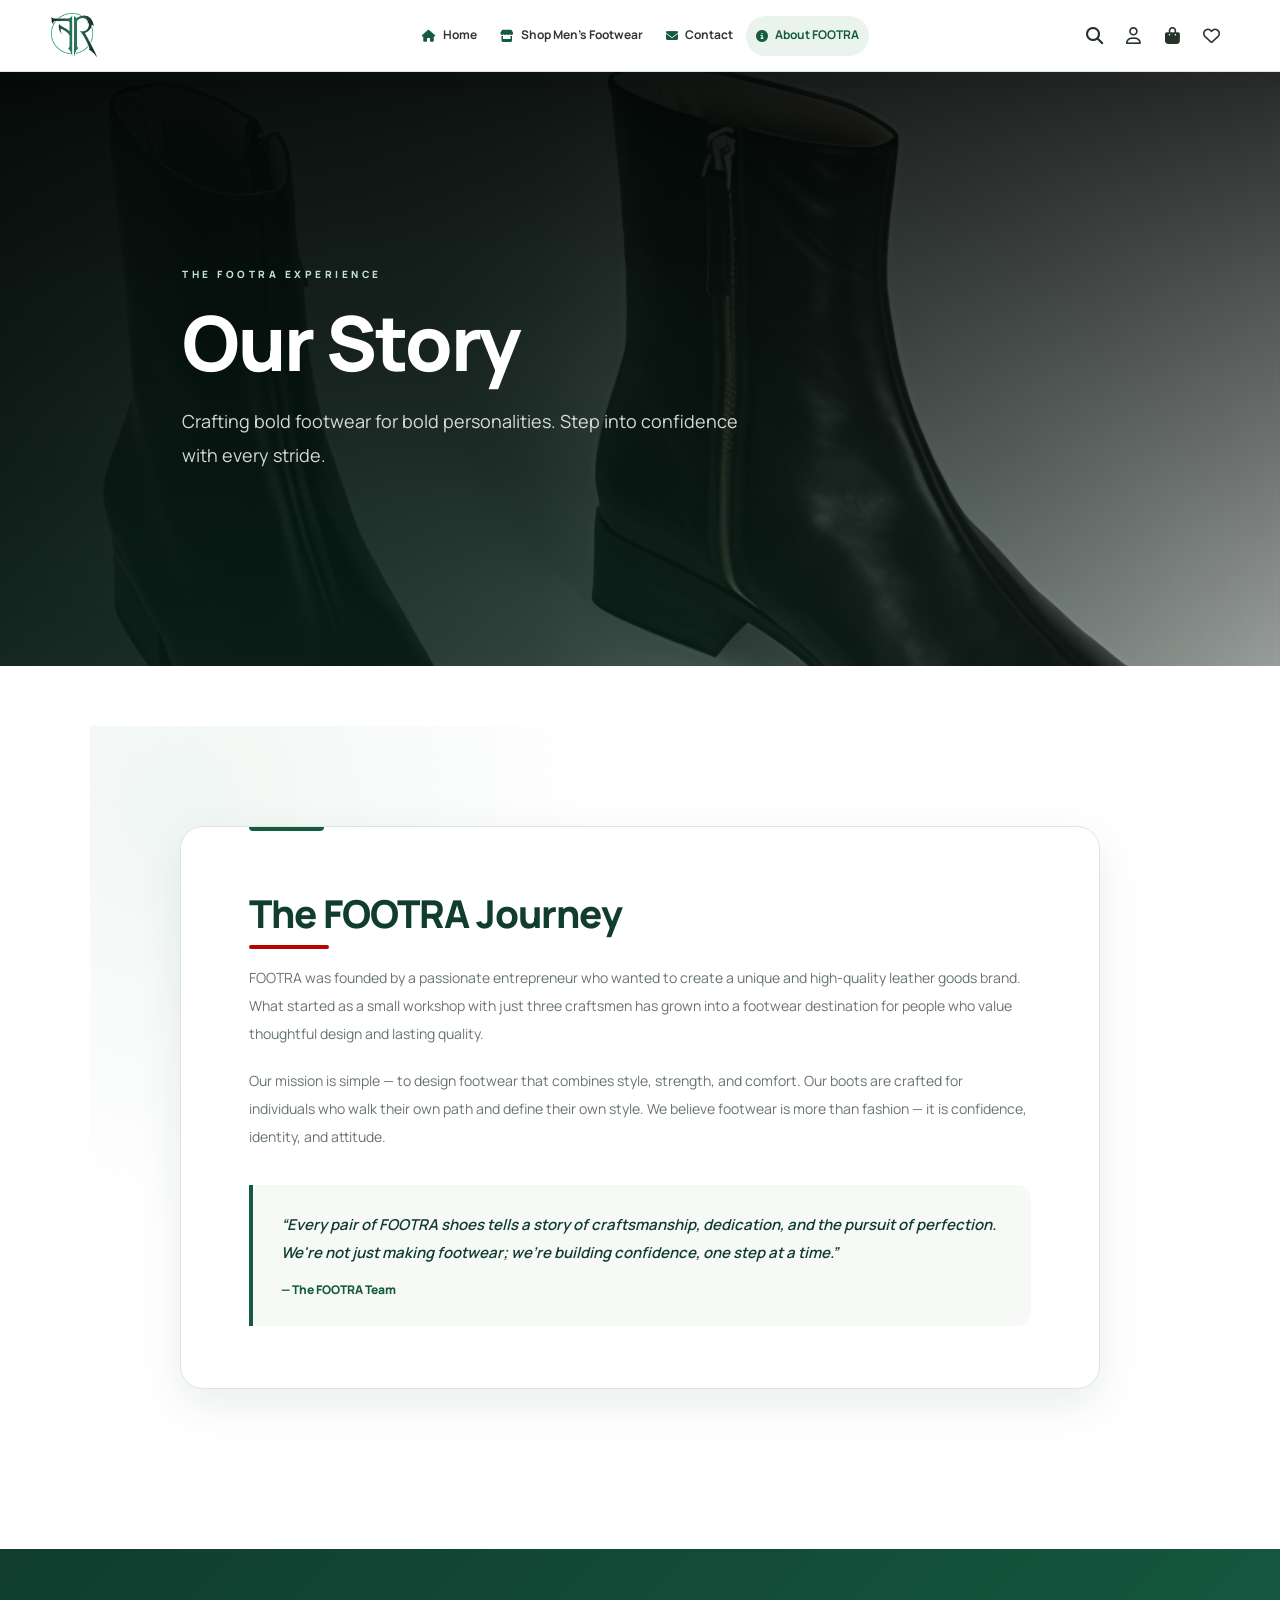
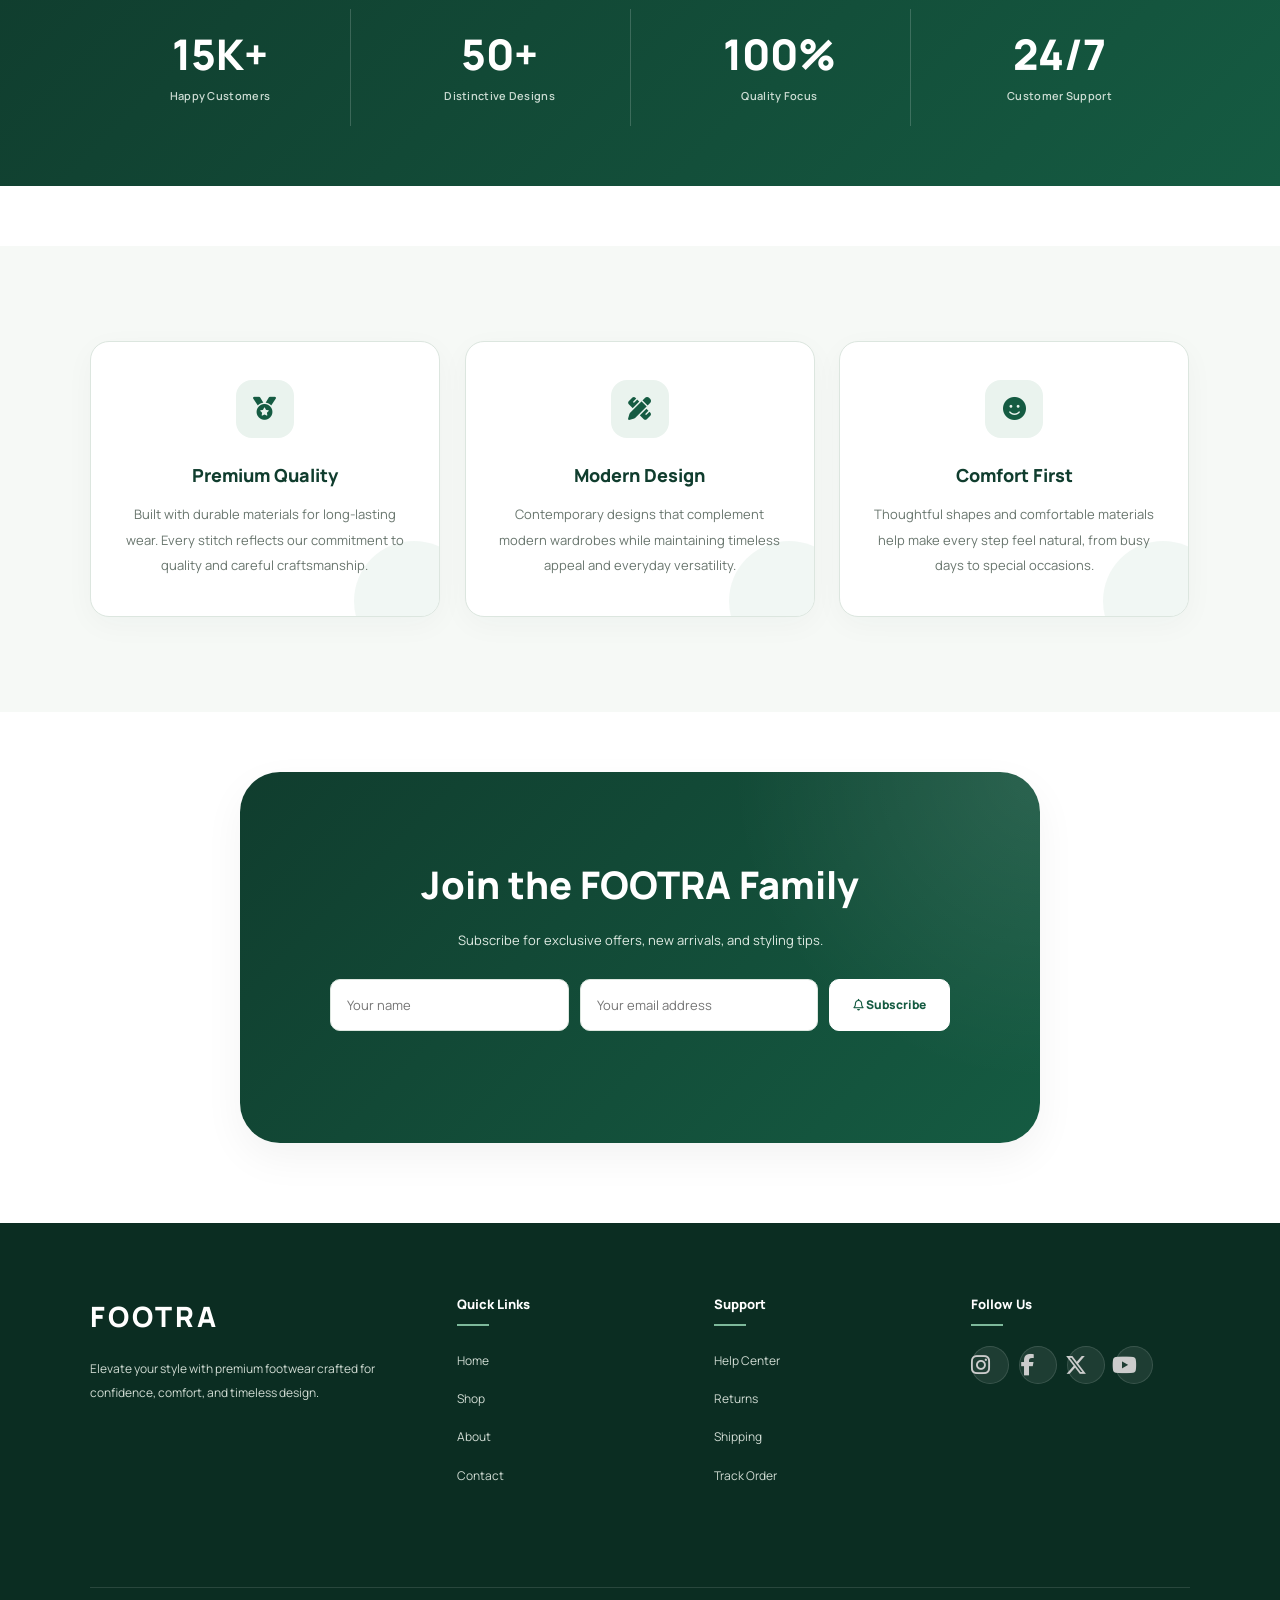
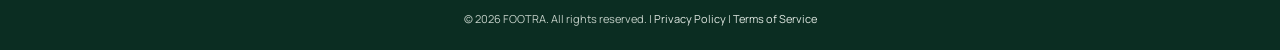
==== about.html @ 43395f34 "Update about.html" ====
<!DOCTYPE html>
<html lang="en">
 <head>
  <meta charset="utf-8">
  <meta content="width=device-width, initial-scale=1.0" name="viewport">
  <meta content="#ffffff" name="theme-color">
  <meta content="Discover the FOOTRA story: premium footwear designed for confidence, comfort and timeless style." name="description">
  <title>
   About FOOTRA | Premium Footwear
  </title>
  <link href="https://cdnjs.cloudflare.com/ajax/libs/font-awesome/6.5.1/css/all.min.css" rel="stylesheet">
  <link href="https://fonts.googleapis.com" rel="preconnect">
  <link crossorigin="" href="https://fonts.gstatic.com" rel="preconnect">
  <link href="https://fonts.googleapis.com/css2?family=Manrope:wght@400;500;600;700;800&amp;display=swap" rel="stylesheet">
  <link href="mystyle.css" rel="stylesheet">
  <style>
   :root {
    --green:#155b42;
    --dark:#103d2e;
    --deep:#0b2d22;
    --sage:#eaf3ee;
    --light:#f6f9f6;
    --text:#26332b;
    --muted:#68756d;
    --border:#dce6df;
    --shadow:0 15px 45px rgba(16,61,46,.09);
    --header:72px
}
*,*::before,*::after {
    box-sizing:border-box
}
html {
    scroll-behavior:smooth;
    scroll-padding-top:calc(var(--header) + 15px)
}
body {
    margin:0;
    padding:var(--header) 0 0;
    font-family:Manrope,sans-serif;
    color:var(--text);
    background:#fff;
    line-height:1.7;
    overflow-x:hidden
}
body.drawer-open {
    overflow:hidden
}
button,input {
    font:inherit
}
button,a {
    -webkit-tap-highlight-color:transparent
}
a {
    transition:color .2s,background .2s,transform .2s
}
button {
    cursor:pointer
}
/* Navbar */
.premium-navbar {
    position:fixed;
    inset:0 0 auto;
    z-index:3000;
    width:100%;
    height:var(--header);
    margin:0;
    padding:0 clamp(12px,4vw,55px);
    display:grid;
    grid-template-columns:minmax(75px,1fr) auto minmax(130px,1fr);
    align-items:center;
    gap:16px;
    background:#fff;
    border:0;
    border-bottom:1px solid var(--border);
    border-radius:0;
    box-shadow:0 3px 18px rgba(16,61,46,.05)
}
.brand-logo {
    display:inline-flex;
    align-items:center;
    justify-self:start;
    text-decoration:none;
    min-width:0
}
#logo {
    display:block;
    width:auto;
    height:46px;
    max-width:95px;
    object-fit:contain
}
.nav-center {
    display:flex;
    align-items:center;
    justify-content:center;
    gap:3px;
    margin:0;
    padding:0;
    list-style:none
}
.nav-link,.cat-btn {
    min-height:40px;
    padding:0 10px;
    display:inline-flex;
    align-items:center;
    justify-content:center;
    gap:7px;
    border:0;
    border-radius:22px;
    background:transparent;
    color:#303832;
    font-size:12px;
    font-weight:700;
    text-decoration:none;
    white-space:nowrap
}
.nav-link i,.cat-btn i {
    color:var(--green);
    font-size:12px
}
.nav-link:hover,.cat-btn:hover,.nav-link.active {
    color:var(--green);
    background:var(--sage)
}
.cat-dropdown,.user-dropdown {
    position:relative;
    display:inline-flex;
    align-items:center
}
.cat-menu,.user-menu {
    position:absolute;
    top:calc(100% + 8px);
    z-index:3200;
    display:none;
    flex-direction:column;
    min-width:185px;
    padding:8px;
    background:#fff;
    border:1px solid var(--border);
    border-radius:13px;
    box-shadow:0 16px 40px rgba(16,61,46,.14)
}
.cat-menu {
    left:0
}
.user-menu {
    right:0;
    min-width:155px
}
.cat-dropdown.open .cat-menu,.user-dropdown.open .user-menu {
    display:flex
}
.cat-menu a,.user-menu a {
    padding:10px 12px;
    border-radius:8px;
    color:var(--text);
    font-size:12px;
    text-decoration:none
}
.cat-menu a:hover,.user-menu a:hover {
    background:var(--sage);
    color:var(--green)
}
.nav-right {
    display:flex;
    align-items:center;
    justify-self:end;
    justify-content:flex-end;
    gap:4px;
    min-width:0
}
.nav-icon {
    position:relative;
    flex:0 0 35px;
    width:35px;
    height:38px;
    display:inline-flex;
    align-items:center;
    justify-content:center;
    padding:0;
    border:0;
    border-radius:50%;
    background:transparent;
    color:var(--text);
    font-size:17px
}
.nav-icon:hover {
    color:var(--green);
    background:var(--sage)
}
.nav-icon .count {
    position:absolute;
    top:0;
    right:-1px;
    min-width:16px;
    height:16px;
    padding:0 4px;
    display:inline-flex;
    align-items:center;
    justify-content:center;
    border-radius:20px;
    background:var(--green);
    color:#fff;
    font-size:9px;
    font-weight:800
}
.nav-icon .count[hidden] {
    display:none
}
.menu-toggle {
    display:none
}
/* Search */
.search-bar {
    position:fixed;
    top:var(--header);
    left:0;
    z-index:2900;
    display:none;
    width:100%;
    padding:15px 5%;
    background:#fff;
    border-bottom:1px solid var(--border);
    box-shadow:0 8px 22px rgba(16,61,46,.08)
}
.search-bar.active {
    display:block
}
.search-inner {
    display:flex;
    align-items:center;
    gap:10px;
    max-width:850px;
    margin:auto
}
.search-inner input {
    flex:1;
    min-width:0;
    height:45px;
    padding:0 15px;
    border:1px solid var(--border);
    border-radius:10px;
    outline:0;
    background:var(--light);
    color:var(--text);
    font-size:14px
}
.search-inner input:focus {
    border-color:var(--green);
    background:#fff
}
.close-search {
    width:38px;
    height:38px;
    border:0;
    border-radius:50%;
    background:transparent;
    color:var(--text);
    font-size:18px
}
.close-search:hover {
    background:var(--sage);
    color:var(--green)
}
/* Mobile drawer */
.mobile-menu-overlay {
    position:fixed;
    inset:0;
    z-index:3990;
    visibility:hidden;
    opacity:0;
    background:rgba(8,24,17,.48);
    transition:opacity .25s,visibility .25s
}
.mobile-menu-overlay.active {
    visibility:visible;
    opacity:1
}
.mobile-nav-drawer {
    position:fixed;
    top:0;
    right:0;
    z-index:4000;
    width:min(340px,88vw);
    height:100vh;
    height:100dvh;
    padding:22px;
    overflow-y:auto;
    background:#fff;
    box-shadow:-15px 0 45px #0002;
    transform:translateX(105%);
    visibility:hidden;
    transition:transform .28s,visibility .28s
}
.mobile-nav-drawer.open {
    transform:translateX(0);
    visibility:visible
}
.mobile-drawer-header {
    display:flex;
    align-items:center;
    justify-content:space-between;
    padding-bottom:20px;
    border-bottom:1px solid var(--border)
}
.drawer-brand {
    color:var(--dark);
    font-size:22px;
    font-weight:800;
    letter-spacing:2px;
    text-decoration:none
}
.mobile-drawer-close {
    width:38px;
    height:38px;
    border:0;
    border-radius:50%;
    background:var(--sage);
    color:var(--green);
    font-size:18px
}
.mobile-drawer-links {
    display:flex;
    flex-direction:column;
    gap:5px;
    padding:18px 0
}
.mobile-drawer-links>a,.mobile-category-toggle {
    width:100%;
    min-height:45px;
    display:flex;
    align-items:center;
    gap:12px;
    padding:0 13px;
    border:0;
    border-radius:10px;
    background:transparent;
    color:var(--text);
    font-size:14px;
    font-weight:700;
    text-align:left;
    text-decoration:none
}
.mobile-drawer-links>a i,.mobile-category-toggle>i:first-child {
    width:18px;
    color:var(--green)
}
.mobile-drawer-links>a:hover,.mobile-drawer-links>a.active,.mobile-category-toggle:hover {
    color:var(--green);
    background:var(--sage)
}
.mobile-category-toggle .category-chevron {
    margin-left:auto;
    font-size:11px;
    transition:transform .2s
}
.mobile-categories.open .category-chevron {
    transform:rotate(180deg)
}
.mobile-category-links {
    display:none;
    padding:4px 0 8px 43px
}
.mobile-categories.open .mobile-category-links {
    display:grid
}
.mobile-category-links a {
    padding:8px 4px;
    color:var(--muted);
    font-size:13px;
    text-decoration:none
}
.mobile-category-links a:hover {
    color:var(--green)
}
.mobile-drawer-divider {
    height:1px;
    background:var(--border)
}
.mobile-drawer-auth {
    display:flex;
    gap:10px;
    padding-top:20px
}
.mobile-drawer-auth a {
    flex:1;
    min-height:42px;
    display:flex;
    align-items:center;
    justify-content:center;
    gap:7px;
    border:1px solid var(--border);
    border-radius:10px;
    color:var(--green);
    font-size:12px;
    font-weight:800;
    text-decoration:none
}
.mobile-drawer-auth a:hover {
    background:var(--sage)
}
/* Hero */
.hero {
    position:relative;
    isolation:isolate;
    display:flex;
    align-items:center;
    width:100%;
    min-height:470px;
    height:min(66vh,650px);
    overflow:hidden;
    background:var(--deep)
}
.hero>img {
    position:absolute;
    inset:0;
    z-index:-2;
    width:100%;
    height:100%;
    display:block;
    object-fit:cover;
    object-position:center
}
.hero:after {
    content:"";
    position:absolute;
    inset:0;
    z-index:-1;
    background:linear-gradient(90deg,rgba(7,32,23,.91),rgba(11,45,34,.76) 42%,rgba(11,45,34,.16))
}
.hero-text {
    width:100%;
    max-width:850px;
    padding:60px 8%;
    color:#fff;
    animation:fadeUp .7s ease both
}
.eyebrow {
    display:block;
    margin-bottom:18px;
    color:#c1e1cf;
    font-size:10px;
    font-weight:800;
    letter-spacing:3.5px
}
.hero-text h1 {
    margin:0 0 20px;
    color:#fff;
    font-size:clamp(44px,6vw,76px);
    font-weight:800;
    line-height:1.1;
    letter-spacing:-2px
}
.hero-text p {
    max-width:570px;
    margin:0;
    color:#ffffffe0;
    font-size:clamp(15px,1.5vw,18px);
    line-height:1.9
}
/* Story */
.about-section {
    padding:100px 7%;
    background:radial-gradient(circle at 8% 10%,#eaf3eeb3,transparent 35%),#fff
}
.story-card {
    position:relative;
    max-width:1000px;
    margin:auto;
    padding:62px 68px;
    background:#fff;
    border:1px solid var(--border);
    border-radius:23px;
    box-shadow:var(--shadow)
}
.story-card:before {
    content:"";
    position:absolute;
    top:0;
    left:68px;
    width:75px;
    height:4px;
    border-radius:0 0 5px 5px;
    background:var(--green)
}
.story-card h2 {
    margin:0 0 25px;
    color:var(--dark);
    font-size:clamp(28px,3vw,39px);
    font-weight:800;
    line-height:1.3;
    letter-spacing:-1px
}
.story-card>p {
    margin:0 0 19px;
    color:var(--muted);
    font-size:14px;
    line-height:2
}
.founder-note {
    margin-top:34px;
    padding:26px 28px;
    background:var(--light);
    border-left:4px solid var(--green);
    border-radius:0 14px 14px 0
}
.founder-note p {
    margin:0 0 12px;
    color:var(--dark);
    font-size:15px;
    font-style:italic;
    font-weight:600;
    line-height:1.9
}
.founder-note span {
    color:var(--green);
    font-size:12px;
    font-weight:800
}
/* Stats and feature cards */
.stats-section {
    display:grid;
    grid-template-columns:repeat(4,minmax(0,1fr));
    gap:18px;
    padding:60px 7%;
    background:linear-gradient(135deg,var(--dark),var(--green))
}
.stat-item {
    padding:20px 12px;
    text-align:center;
    border-right:1px solid #ffffff2e
}
.stat-item:last-child {
    border-right:0
}
.stat-number {
    margin-bottom:7px;
    color:#fff;
    font-size:clamp(29px,3.3vw,43px);
    font-weight:800;
    line-height:1.2
}
.stat-label {
    color:#e0ece4;
    font-size:11px;
    font-weight:600;
    letter-spacing:.3px
}
.features {
    display:grid;
    grid-template-columns:repeat(3,minmax(0,1fr));
    gap:24px;
    padding:95px 7%;
    background:var(--light)
}
.feature-box {
    position:relative;
    padding:38px 30px;
    overflow:hidden;
    background:#fff;
    border:1px solid var(--border);
    border-radius:19px;
    box-shadow:0 8px 30px #103d2e09;
    transition:transform .3s,box-shadow .3s,border-color .3s
}
.feature-box:after {
    content:"";
    position:absolute;
    right:-35px;
    bottom:-45px;
    width:120px;
    height:120px;
    border-radius:50%;
    background:var(--sage);
    opacity:.65;
    transition:transform .3s
}
.feature-box:hover {
    transform:translateY(-7px);
    border-color:#b8d5c4;
    box-shadow:0 20px 45px #103d2e1a
}
.feature-box:hover:after {
    transform:scale(1.3)
}
.feature-box>i {
    position:relative;
    z-index:1;
    width:58px;
    height:58px;
    margin-bottom:22px;
    display:inline-flex;
    align-items:center;
    justify-content:center;
    color:var(--green);
    background:var(--sage);
    border-radius:16px;
    font-size:23px
}
.feature-box:hover>i {
    color:#fff;
    background:var(--green)
}
.feature-box h3 {
    position:relative;
    z-index:1;
    margin:0 0 12px;
    color:var(--dark);
    font-size:18px;
    font-weight:800
}
.feature-box p {
    position:relative;
    z-index:1;
    margin:0;
    color:var(--muted);
    font-size:13px;
    line-height:1.95
}
/* Newsletter */
.newsletter {
    padding:80px 7%;
    text-align:center;
    background:radial-gradient(circle at 100% 0,#ffffff1a,transparent 35%),linear-gradient(135deg,var(--dark),var(--green))
}
.newsletter h2 {
    margin:0 0 12px;
    color:#fff;
    font-size:clamp(27px,3vw,38px);
    font-weight:800
}
.newsletter>p {
    margin:0 auto 28px;
    color:#e0ece4;
    font-size:13px
}
.newsletter-form {
    display:flex;
    align-items:center;
    gap:11px;
    width:100%;
    max-width:780px;
    margin:auto
}
.newsletter-form input {
    flex:1;
    min-width:0;
    height:52px;
    padding:0 16px;
    color:var(--text);
    background:#fff;
    border:1px solid var(--border);
    border-radius:10px;
    outline:0;
    font-size:13px
}
.newsletter-form input:focus {
    border-color:#a9d8bd;
    box-shadow:0 0 0 3px #ffffff24
}
.newsletter-form button {
    min-height:52px;
    padding:0 23px;
    border:1px solid #fff;
    border-radius:10px;
    background:#fff;
    color:var(--green);
    font-size:12px;
    font-weight:800;
    white-space:nowrap
}
.newsletter-form button:hover {
    background:var(--sage);
    transform:translateY(-2px)
}
.newsletter-message {
    min-height:20px;
    margin:12px 0 0!important;
    color:#fff!important;
    font-size:12px!important
}
/* Footer */
.footer {
    padding:70px 7% 0;
    color:#d0dbd3;
    background:var(--deep)
}
.footer-container {
    display:grid;
    grid-template-columns:1.5fr 1fr 1fr 1fr;
    gap:38px;
    max-width:1400px;
    margin:auto;
    padding-bottom:48px
}
.footer-col {
    min-width:0
}
.footer-logo {
    margin:0 0 16px;
    color:#fff;
    font-size:28px;
    font-weight:800;
    letter-spacing:3px
}
.footer-text {
    max-width:310px;
    margin:0;
    color:#d0dbd3;
    font-size:12px;
    line-height:2
}
.footer-col h3 {
    margin:0 0 20px;
    color:#fff;
    font-size:13px;
    font-weight:800
}
.footer-col h3:after {
    content:"";
    display:block;
    width:32px;
    height:2px;
    margin-top:9px;
    background:#7db99b
}
.footer-col ul {
    margin:0;
    padding:0;
    list-style:none
}
.footer-col li {
    margin-bottom:11px
}
.footer-col ul a {
    color:#d0dbd3;
    font-size:12px;
    text-decoration:none
}
.footer-col ul a:hover,.footer-bottom a:hover {
    color:#a9d8bd
}
.footer-social {
    display:flex;
    flex-wrap:wrap;
    gap:10px
}
.footer-social a {
    width:38px;
    height:38px;
    display:inline-flex;
    align-items:center;
    justify-content:center;
    border:1px solid #ffffff1f;
    border-radius:50%;
    background:#ffffff14;
    color:#fff;
    text-decoration:none
}
.footer-social a:hover {
    color:var(--deep);
    background:#b5ddc5;
    transform:translateY(-3px)
}
.footer-bottom {
    padding:20px 8px;
    border-top:1px solid #ffffff1f;
    color:#c4d0c8;
    text-align:center;
    font-size:11px;
    line-height:2
}
.footer-bottom a {
    color:#e0e8e2;
    text-decoration:none
}
/* Auth modal */
.auth-modal {
    position:fixed;
    inset:0;
    z-index:5000;
    display:none;
    align-items:center;
    justify-content:center;
    padding:20px;
    overflow-y:auto;
    background:#0009;
    backdrop-filter:blur(5px)
}
.auth-modal.open {
    display:flex
}
.auth-card {
    position:relative;
    width:100%;
    max-width:420px;
    max-height:calc(100dvh - 40px);
    padding:36px;
    overflow-y:auto;
    border:1px solid var(--border);
    border-radius:22px;
    background:#fff;
    box-shadow:0 25px 80px #0004;
    text-align:center
}
.auth-close {
    position:absolute;
    top:12px;
    right:12px;
    width:34px;
    height:34px;
    border:0;
    border-radius:50%;
    background:var(--light);
    color:var(--text)
}
.auth-section h2 {
    margin:0 0 22px;
    color:var(--dark);
    font-size:26px;
    font-weight:800
}
.auth-section input {
    width:100%;
    height:46px;
    margin-bottom:12px;
    padding:0 14px;
    border:1px solid var(--border);
    border-radius:10px;
    outline:0;
    color:var(--text);
    background:#fff;
    font-size:13px
}
.auth-section input:focus {
    border-color:var(--green);
    box-shadow:0 0 0 3px #155b4214
}
.auth-submit {
    width:100%;
    min-height:46px;
    border:0;
    border-radius:10px;
    background:var(--dark);
    color:#fff;
    font-size:13px;
    font-weight:800
}
.auth-submit:hover {
    background:var(--green)
}
.auth-section p {
    margin:17px 0 0;
    color:var(--muted);
    font-size:12px
}
.auth-section p button {
    padding:0;
    border:0;
    background:none;
    color:var(--green);
    font-weight:800
}
.auth-section[hidden] {
    display:none!important
}
@keyframes fadeUp {
    from {
        opacity:0;
        transform:translateY(18px)
    }
    to {
        opacity:1;
        transform:translateY(0)
    }
}
@media(max-width:1100px) {
    .premium-navbar {
        padding-inline:20px;
        gap:9px;
        grid-template-columns:minmax(60px,1fr) auto minmax(110px,1fr)
    }
    .nav-link,.cat-btn {
        padding-inline:7px;
        gap:5px;
        font-size:11px
    }
    .nav-right {
        gap:1px
    }
    .nav-icon {
        flex-basis:31px;
        width:31px
    }
    .story-card {
        padding:48px
    }
    .story-card:before {
        left:48px
    }
    .features {
        padding-inline:5%;
        gap:17px
    }
    .feature-box {
        padding:30px 23px
    }
    .footer-container {
        gap:25px
    }
}
@media(max-width:760px) {
    :root {
        --header:64px
    }
    .premium-navbar {
        grid-template-columns:1fr auto;
        gap:8px;
        padding:0 12px
    }
    .nav-center {
        display:none
    }
    #logo {
        height:42px;
        max-width:62px
    }
    .nav-right {
        gap:2px
    }
    .nav-icon {
        flex-basis:30px;
        width:30px;
        height:36px;
        font-size:16px
    }
    .menu-toggle {
        display:inline-flex
    }
    .hero {
        height:58vh;
        min-height:360px;
        max-height:530px
    }
    .hero:after {
        background:linear-gradient(90deg,#072017e0,#0b2d227a)
    }
    .hero-text {
        padding:42px 7%
    }
    .eyebrow {
        margin-bottom:14px;
        font-size:9px;
        letter-spacing:2.7px
    }
    .hero-text h1 {
        font-size:clamp(38px,9vw,58px);
        letter-spacing:-1.5px
    }
    .hero-text p {
        font-size:14px;
        line-height:1.8
    }
    .about-section {
        padding:62px 5%
    }
    .story-card {
        padding:39px 24px;
        border-radius:18px
    }
    .story-card:before {
        left:24px
    }
    .story-card h2 {
        font-size:28px
    }
    .story-card>p {
        font-size:13px;
        line-height:1.9
    }
    .founder-note {
        padding:22px 18px
    }
    .founder-note p {
        font-size:13px
    }
    .stats-section {
        grid-template-columns:repeat(2,minmax(0,1fr));
        gap:8px;
        padding:36px 5%
    }
    .stat-item {
        padding:22px 7px;
        border-right:0;
        border-bottom:1px solid #ffffff2e
    }
    .stat-item:nth-last-child(-n+2) {
        border-bottom:0
    }
    .stat-number {
        font-size:31px
    }
    .features {
        grid-template-columns:1fr;
        gap:16px;
        padding:60px 5%
    }
    .feature-box {
        padding:30px 25px
    }
    .newsletter {
        padding:60px 5%
    }
    .newsletter-form {
        flex-direction:column;
        align-items:stretch;
        max-width:460px
    }
    .newsletter-form input,.newsletter-form button {
        width:100%;
        min-height:50px
    }
    .footer {
        padding:50px 6% 0
    }
    .footer-container {
        grid-template-columns:repeat(2,minmax(0,1fr));
        gap:34px 22px;
        padding-bottom:35px
    }
    .footer-logo {
        font-size:24px
    }
}
@media(max-width:380px) {
    .premium-navbar {
        padding-inline:7px
    }
    #logo {
        height:36px;
        max-width:45px
    }
    .nav-icon {
        flex-basis:27px;
        width:27px;
        font-size:14px
    }
    .hero {
        min-height:340px
    }
    .hero-text h1 {
        font-size:37px
    }
    .story-card {
        padding:34px 18px
    }
    .story-card:before {
        left:18px
    }
    .stat-number {
        font-size:27px
    }
    .footer-container {
        gap:28px 14px
    }
    .auth-card {
        padding:30px 22px
    }
}
@media(prefers-reduced-motion:reduce) {
    *,*::before,*:after {
        scroll-behavior:auto!important;
        animation-duration:.01ms!important;
        transition-duration:.01ms!important
    }
}
  </style>
 </head>
 <body>
  <div aria-hidden="true" class="mobile-menu-overlay" id="mobileMenuOverlay">
  </div>
  <aside aria-hidden="true" aria-label="Mobile navigation" class="mobile-nav-drawer" id="aboutMobileDrawer">
   <div class="mobile-drawer-header">
    <a class="drawer-brand" href="index.html">
     FOOTRA
    </a>
    <button aria-label="Close navigation" class="mobile-drawer-close" id="closeMobileMenu" type="button">
     <i class="fa-solid fa-xmark">
     </i>
    </button>
   </div>
   <nav aria-label="Mobile navigation links" class="mobile-drawer-links">
    <a href="index.html">
     <i class="fa-solid fa-house">
     </i>
     <span>
      Home
     </span>
    </a>
    <a href="index.html#shop">
     <i class="fa-solid fa-store">
     </i>
     <span>
      Shop
     </span>
    </a>
    
    <a href="contact.html">
     <i class="fa-solid fa-envelope">
     </i>
     <span>
      Contact
     </span>
    </a>
    <a aria-current="page" class="active" href="about.html">
     <i class="fa-solid fa-circle-info">
     </i>
     <span>
      About
     </span>
    </a>
   </nav>
   <div class="mobile-drawer-divider">
   </div>
   <div class="mobile-drawer-auth">
    <a data-auth="login" href="#">
     <i class="fa-solid fa-right-to-bracket">
     </i>
     Login
    </a>
    <a data-auth="register" href="#">
     <i class="fa-solid fa-user-plus">
     </i>
     Register
    </a>
   </div>
  </aside>
  <header class="navbar premium-navbar">
   <a aria-label="FOOTRA Home" class="brand-logo" href="index.html">
    <img alt="FOOTRA" id="logo" src="LOGO.png">
   </a>
   <nav aria-label="Main navigation" class="nav-center">
    <a class="nav-link" href="index.html">
     <i class="fa-solid fa-house">
     </i>
     Home
    </a>
    <a class="nav-link" href="index.html#shop">
     <i class="fa-solid fa-store">
     </i>
     Shop Men's Footwear
    </a>
   
    <a class="nav-link" href="contact.html">
     <i class="fa-solid fa-envelope">
     </i>
     Contact
    </a>
    <a aria-current="page" class="nav-link active" href="about.html">
     <i class="fa-solid fa-circle-info">
     </i>
     About FOOTRA
    </a>
   </nav>
   <div class="nav-right">
    <button aria-expanded="false" aria-label="Open search" class="nav-icon" id="searchToggle" type="button">
     <i class="fa-solid fa-magnifying-glass">
     </i>
    </button>
    <div class="user-dropdown" id="userDropdown">
     <button aria-expanded="false" aria-label="Account menu" class="nav-icon" id="accountToggle" type="button">
      <i class="fa-regular fa-user">
      </i>
     </button>
     <div class="user-menu" id="userMenu">
      <a data-auth="login" href="#">
       Login
      </a>
      <a data-auth="register" href="#">
       Register
      </a>
      <a data-auth="account" href="#">
       My Account
      </a>
     </div>
    </div>
    <button aria-label="Shopping cart" class="nav-icon" id="cartButton" title="Shopping cart" type="button">
     <i class="fa-solid fa-bag-shopping">
     </i>
     <span class="count" hidden="" id="cartCount">
      0
     </span>
    </button>
    <button aria-label="Wishlist" class="nav-icon" id="wishlistButton" title="Wishlist" type="button">
     <i class="fa-regular fa-heart">
     </i>
     <span class="count" hidden="" id="wishlistCount">
      0
     </span>
    </button>
    <button aria-controls="aboutMobileDrawer" aria-expanded="false" aria-label="Open mobile menu" class="nav-icon menu-toggle" id="mobileMenuToggle" type="button">
     <i class="fa-solid fa-bars">
     </i>
    </button>
   </div>
  </header>
  <section aria-label="Site search" class="search-bar" id="searchBar">
   <form class="search-inner" id="siteSearchForm" role="search">
    <input aria-label="Search footwear" id="siteSearch" placeholder="Search boots, shoes and new arrivals..." type="search">
    <button aria-label="Submit search" class="nav-icon" type="submit">
     <i class="fa-solid fa-magnifying-glass">
     </i>
    </button>
    <button aria-label="Close search" class="close-search" id="closeSearch" type="button">
     <i class="fa-solid fa-xmark">
     </i>
    </button>
   </form>
  </section>
  <main>
   <section aria-labelledby="heroTitle" class="hero">
    <img alt="Premium black leather boots from FOOTRA" fetchpriority="high" src="about.jpg">
    <div class="hero-text">
     <span class="eyebrow">
      THE FOOTRA EXPERIENCE
     </span>
     <h1 id="heroTitle">
      Our Story
     </h1>
     <p>
      Crafting bold footwear for bold personalities. Step into confidence with every stride.
     </p>
    </div>
   </section>
   <section aria-labelledby="journeyTitle" class="about-section">
    <div class="story-card">
     <h2 id="journeyTitle">
      The FOOTRA Journey
     </h2>
     <p>
      FOOTRA was founded by a passionate entrepreneur who wanted to create a unique and high-quality leather goods brand. What started as a small workshop with just three craftsmen has grown into a footwear destination for people who value thoughtful design and lasting quality.
     </p>
     <p>
      Our mission is simple — to design footwear that combines style, strength, and comfort. Our boots are crafted for individuals who walk their own path and define their own style. We believe footwear is more than fashion — it is confidence, identity, and attitude.
     </p>
     <div class="founder-note">
      <p>
       “Every pair of FOOTRA shoes tells a story of craftsmanship, dedication, and the pursuit of perfection. We're not just making footwear; we're building confidence, one step at a time.”
      </p>
      <span>
       — The FOOTRA Team
      </span>
     </div>
    </div>
   </section>
   <section aria-label="FOOTRA highlights" class="stats-section">
    <div class="stat-item">
     <div class="stat-number">
      15K+
     </div>
     <div class="stat-label">
      Happy Customers
     </div>
    </div>
    <div class="stat-item">
     <div class="stat-number">
      50+
     </div>
     <div class="stat-label">
      Distinctive Designs
     </div>
    </div>
    <div class="stat-item">
     <div class="stat-number">
      100%
     </div>
     <div class="stat-label">
      Quality Focus
     </div>
    </div>
    <div class="stat-item">
     <div class="stat-number">
      24/7
     </div>
     <div class="stat-label">
      Customer Support
     </div>
    </div>
   </section>
   <section aria-label="FOOTRA values" class="features">
    <article class="feature-box">
     <i aria-hidden="true" class="fa-solid fa-medal">
     </i>
     <h3>
      Premium Quality
     </h3>
     <p>
      Built with durable materials for long-lasting wear. Every stitch reflects our commitment to quality and careful craftsmanship.
     </p>
    </article>
    <article class="feature-box">
     <i aria-hidden="true" class="fa-solid fa-pen-ruler">
     </i>
     <h3>
      Modern Design
     </h3>
     <p>
      Contemporary designs that complement modern wardrobes while maintaining timeless appeal and everyday versatility.
     </p>
    </article>
    <article class="feature-box">
     <i aria-hidden="true" class="fa-solid fa-face-smile">
     </i>
     <h3>
      Comfort First
     </h3>
     <p>
      Thoughtful shapes and comfortable materials help make every step feel natural, from busy days to special occasions.
     </p>
    </article>
   </section>
   <section aria-labelledby="newsletterTitle" class="newsletter">
    <h2 id="newsletterTitle">
     Join the FOOTRA Family
    </h2>
    <p>
     Subscribe for exclusive offers, new arrivals, and styling tips.
    </p>
    <form class="newsletter-form" id="newsletterForm">
     <input autocomplete="name" id="newsletterName" name="name" placeholder="Your name" required="" type="text">
     <input autocomplete="email" id="newsletterEmail" name="email" placeholder="Your email address" required="" type="email">
     <button type="submit">
      <i aria-hidden="true" class="fa-regular fa-bell">
      </i>
      Subscribe
     </button>
    </form>
    <p aria-live="polite" class="newsletter-message" id="newsletterMessage" role="status">
    </p>
   </section>
  </main>
  <footer class="footer">
   <div class="footer-container">
    <div class="footer-col">
     <h2 class="footer-logo">
      FOOTRA
     </h2>
     <p class="footer-text">
      Elevate your style with premium footwear crafted for confidence, comfort, and timeless design.
     </p>
    </div>
    <div class="footer-col">
     <h3>
      Quick Links
     </h3>
     <ul>
      <li>
       <a href="index.html">
        Home
       </a>
      </li>
      <li>
       <a href="index.html#shop">
        Shop
       </a>
      </li>
      <li>
       <a href="about.html">
        About
       </a>
      </li>
      <li>
       <a href="contact.html">
        Contact
       </a>
      </li>
     </ul>
    </div>
    <div class="footer-col">
     <h3>
      Support
     </h3>
     <ul>
      <li>
       <a href="contact.html">
        Help Center
       </a>
      </li>
      <li>
       <a href="contact.html">
        Returns
       </a>
      </li>
      <li>
       <a href="contact.html">
        Shipping
       </a>
      </li>
      <li>
       <a href="contact.html">
        Track Order
       </a>
      </li>
     </ul>
    </div>
    <div class="footer-col">
     <h3>
      Follow Us
     </h3>
     <div class="footer-social">
      <a aria-label="Instagram" href="#">
       <i class="fa-brands fa-instagram">
       </i>
      </a>
      <a aria-label="Facebook" href="#">
       <i class="fa-brands fa-facebook-f">
       </i>
      </a>
      <a aria-label="X" href="#">
       <i class="fa-brands fa-x-twitter">
       </i>
      </a>
      <a aria-label="YouTube" href="#">
       <i class="fa-brands fa-youtube">
       </i>
      </a>
     </div>
    </div>
   </div>
   <div class="footer-bottom">
    © 2026 FOOTRA. All rights reserved. |
    <a href="#">
     Privacy Policy
    </a>
    |
    <a href="#">
     Terms of Service
    </a>
   </div>
  </footer>
  <div aria-hidden="true" aria-labelledby="authTitle" aria-modal="true" class="auth-modal" id="authModal" role="dialog">
   <div class="auth-card">
    <button aria-label="Close dialog" class="auth-close" id="closeAuthModal" type="button">
     <i class="fa-solid fa-xmark">
     </i>
    </button>
    <form class="auth-section" id="loginSection">
     <h2 id="authTitle">
      Welcome Back
     </h2>
     <input autocomplete="email" name="email" placeholder="Email address" required="" type="email">
     <input autocomplete="current-password" name="password" placeholder="Password" required="" type="password">
     <button class="auth-submit" type="submit">
      Login
     </button>
     <p>
      Don't have an account?
      <button data-auth="register" type="button">
       Register
      </button>
     </p>
    </form>
    <form class="auth-section" hidden="" id="registerSection">
     <h2>
      Create Account
     </h2>
     <input autocomplete="name" name="name" placeholder="Full name" required="" type="text">
     <input autocomplete="email" name="email" placeholder="Email address" required="" type="email">
     <input autocomplete="new-password" minlength="8" name="password" placeholder="Create a password (8+ characters)" required="" type="password">
     <button class="auth-submit" type="submit">
      Register
     </button>
     <p>
      Already have an account?
      <button data-auth="login" type="button">
       Login
      </button>
     </p>
    </form>
    <section class="auth-section" hidden="" id="accountSection">
     <h2>
      My Account
     </h2>
     <p>
      Sign in to continue to your account.
     </p>
     <button class="auth-submit" id="accountLoginButton" type="button">
      Login to continue
     </button>
    </section>
   </div>
  </div>
  <script src="myscript.js"></script>
  <script>
(() => {
  "use strict";
  const $ = id => document.getElementById(id);
  const drawer = $("aboutMobileDrawer"), overlay = $("mobileMenuOverlay"), menuToggle = $("mobileMenuToggle");
  const categoryDropdown = $("catDropdown"), categoryButton = $("categoryButton"), userDropdown = $("userDropdown"), accountToggle = $("accountToggle");
  const searchBar = $("searchBar"), searchToggle = $("searchToggle"), authModal = $("authModal");
  const loginSection = $("loginSection"), registerSection = $("registerSection"), accountSection = $("accountSection");
  function closeDropdowns(except) {
    if (except !== "categories" && categoryDropdown) { categoryDropdown.classList.remove("open"); categoryButton?.setAttribute("aria-expanded", "false"); }
    if (except !== "account" && userDropdown) { userDropdown.classList.remove("open"); accountToggle?.setAttribute("aria-expanded", "false"); }
  }
  function setMobileMenu(open) {
    if (!drawer || !overlay || !menuToggle) return;
    drawer.classList.toggle("open", open); overlay.classList.toggle("active", open); document.body.classList.toggle("drawer-open", open);
    drawer.setAttribute("aria-hidden", String(!open)); overlay.setAttribute("aria-hidden", String(!open)); menuToggle.setAttribute("aria-expanded", String(open));
    menuToggle.setAttribute("aria-label", open ? "Close mobile menu" : "Open mobile menu");
    const icon = menuToggle.querySelector("i"); if (icon) { icon.classList.toggle("fa-bars", !open); icon.classList.toggle("fa-xmark", open); }
    if (open) closeDropdowns();
  }
  function setSearch(open) { if (!searchBar || !searchToggle) return; searchBar.classList.toggle("active", open); searchToggle.setAttribute("aria-expanded", String(open)); if (open) window.setTimeout(() => $("siteSearch")?.focus(), 80); }
  function showAuth(section) {
    if (!authModal) return; setMobileMenu(false); closeDropdowns();
    loginSection.hidden = section !== "login"; registerSection.hidden = section !== "register"; accountSection.hidden = section !== "account";
    authModal.classList.add("open"); authModal.setAttribute("aria-hidden", "false"); document.body.classList.add("drawer-open");
    const input = authModal.querySelector(".auth-section:not([hidden]) input"); if (input) window.setTimeout(() => input.focus(), 50);
  }
  function closeAuth() { authModal?.classList.remove("open"); authModal?.setAttribute("aria-hidden", "true"); document.body.classList.remove("drawer-open"); }
  menuToggle?.addEventListener("click", () => setMobileMenu(!drawer.classList.contains("open")));
  $("closeMobileMenu")?.addEventListener("click", () => setMobileMenu(false)); overlay?.addEventListener("click", () => setMobileMenu(false));
  $("mobileCategoryToggle")?.addEventListener("click", () => { const wrap = $("mobileCategories"), open = wrap.classList.toggle("open"); $("mobileCategoryToggle").setAttribute("aria-expanded", String(open)); });
  drawer?.querySelectorAll("a").forEach(link => link.addEventListener("click", () => { if (!link.hasAttribute("data-auth")) setMobileMenu(false); }));
  categoryButton?.addEventListener("click", event => { event.stopPropagation(); const open = !categoryDropdown.classList.contains("open"); closeDropdowns("categories"); categoryDropdown.classList.toggle("open", open); categoryButton.setAttribute("aria-expanded", String(open)); });
  accountToggle?.addEventListener("click", event => { event.stopPropagation(); const open = !userDropdown.classList.contains("open"); closeDropdowns("account"); userDropdown.classList.toggle("open", open); accountToggle.setAttribute("aria-expanded", String(open)); });
  searchToggle?.addEventListener("click", () => setSearch(!searchBar.classList.contains("active"))); $("closeSearch")?.addEventListener("click", () => setSearch(false));
  $("siteSearchForm")?.addEventListener("submit", event => { event.preventDefault(); const query = $("siteSearch").value.trim(); if (!query) return $("siteSearch").focus(); window.location.href = "index.html?search=" + encodeURIComponent(query) + "#shop"; });
  document.addEventListener("click", event => {
    if (!event.target.closest("#catDropdown") && !event.target.closest("#userDropdown")) closeDropdowns();
    const authLink = event.target.closest("[data-auth]"); if (authLink) { event.preventDefault(); showAuth(authLink.getAttribute("data-auth")); }
  });
  document.addEventListener("keydown", event => { if (event.key === "Escape") { setMobileMenu(false); setSearch(false); closeDropdowns(); closeAuth(); } });
  $("closeAuthModal")?.addEventListener("click", closeAuth); authModal?.addEventListener("click", event => { if (event.target === authModal) closeAuth(); }); $("accountLoginButton")?.addEventListener("click", () => showAuth("login"));
  loginSection?.addEventListener("submit", event => { event.preventDefault(); alert("The login form is ready. Connect it to your authentication backend to sign in."); });
  registerSection?.addEventListener("submit", event => { event.preventDefault(); alert("The registration form is ready. Connect it to your authentication backend to create an account."); });
  $("newsletterForm")?.addEventListener("submit", event => { event.preventDefault(); const name = $("newsletterName").value.trim(), email = $("newsletterEmail").value.trim(), message = $("newsletterMessage"); if (!name || !email) { message.textContent = "Please enter your name and a valid email address."; return; } message.textContent = "Thanks, " + name + "! Connect this form to your newsletter service to save your subscription."; event.currentTarget.reset(); });
  // These buttons use the cart/wishlist functions supplied by myscript.js, if present.
  $("cartButton")?.addEventListener("click", () => { if (typeof window.openCart === "function") window.openCart(); else alert("The cart drawer is not configured on this page. Check its markup and functions in myscript.js."); });
  $("wishlistButton")?.addEventListener("click", () => { if (typeof window.openWishlist === "function") window.openWishlist(); else alert("The wishlist drawer is not configured on this page. Check its markup and functions in myscript.js."); });
  function updateCounts() {
    try {
      const cart = JSON.parse(localStorage.getItem("footraCart") || "[]"), wishlist = JSON.parse(localStorage.getItem("footraWishlist") || "[]");
      if (Array.isArray(cart)) { const count = cart.reduce((sum, item) => sum + (Number(item.quantity) || 1), 0); $("cartCount").textContent = count; $("cartCount").hidden = count === 0; }
      if (Array.isArray(wishlist)) { $("wishlistCount").textContent = wishlist.length; $("wishlistCount").hidden = wishlist.length === 0; }
    } catch (error) { console.warn("FOOTRA counters could not read saved items.", error); }
  }
  updateCounts(); window.addEventListener("storage", updateCounts);
})();
</script>
 </body>
</html>
---- mystyle.css ----
/* =========================================================
   FOOTRA - MASTER STYLESHEET
   Works with:
   index.html
   about.html
   contact.html
   product.html
   checkout.html
   ========================================================= */


/* =========================================================
   RESET
   ========================================================= */

* {
    box-sizing: border-box;
    margin: 0;
    padding: 0;
}

html {
    scroll-behavior: smooth;
}

body {
    font-family: "Manrope", sans-serif;
    background: #f5f5f5;
    color: #111;
    padding-top: 90px;
    line-height: 1.5;
}

img {
    max-width: 100%;
}

button,
input,
textarea {
    font-family: inherit;
}

button {
    cursor: pointer;
}

a {
    color: inherit;
}


/* =========================
   FOOTRA PREMIUM NAVBAR
========================= */

.navbar {
    position: fixed;
    top: 0;
    left: 0;
    width: 100%;
    height: 90px;
    padding: 0 5%;
    display: flex;
    align-items: center;
    justify-content: space-between;
    gap: 35px;

    background: linear-gradient(
        110deg,
        #080808 0%,
        #171717 55%,
        #292929 100%
    );

    border-bottom: 1px solid rgba(255, 255, 255, 0.09);
    box-shadow: 0 8px 28px rgba(0, 0, 0, 0.22);
    z-index: 1000;
    box-sizing: border-box;
}

/* LOGO */

.brand-logo {
    display: flex;
    align-items: center;
    flex-shrink: 0;
    text-decoration: none;
}

#logo {
    display: block;
    height: 64px;
    width: auto;
    max-width: 180px;
    object-fit: contain;
    transition: transform 0.3s ease;
}

.brand-logo:hover #logo {
    transform: scale(1.04);
}

/* NAVIGATION */

.main-navigation {
    display: flex;
    align-items: center;
    justify-content: center;
    flex: 1;
    min-width: 0;
}

.menu {
    display: flex;
    align-items: center;
    justify-content: center;
    gap: 38px;
    list-style: none;
    padding: 0;
    margin: 0;
}

.menu li {
    margin: 0;
    padding: 0;
}

.menu a {
    position: relative;
    display: inline-block;
    padding: 10px 0;
    color: #e8e8e8;
    text-decoration: none;
    text-transform: uppercase;
    font-family: "Manrope", sans-serif;
    font-size: 12px;
    font-weight: 700;
    letter-spacing: 1.5px;
    transition: color 0.3s ease;
}

.menu a::after {
    content: "";
    position: absolute;
    left: 0;
    bottom: 2px;
    width: 0;
    height: 2px;
    background: #BB0000;
    transition: width 0.3s ease;
}

.menu a:hover,
.menu a.active {
    color: #ffffff;
}

.menu a:hover::after,
.menu a.active::after {
    width: 100%;
}

/* RIGHT-SIDE ICONS */

.nav-right {
    display: flex;
    align-items: center;
    justify-content: flex-end;
    gap: 19px;
    flex-shrink: 0;
}

.nav-icon {
    position: relative;
    display: inline-flex;
    align-items: center;
    justify-content: center;
    width: 34px;
    height: 40px;
    padding: 0;
    color: #eeeeee;
    background: transparent;
    border: none;
    cursor: pointer;
    text-decoration: none;
    font-size: 17px;
    transition: color 0.25s ease, transform 0.25s ease;
}

.nav-icon:hover,
.nav-icon:focus-visible {
    color: #e00000;
    transform: translateY(-2px);
}

.nav-icon:focus-visible,
.menu a:focus-visible {
    outline: 2px solid #BB0000;
    outline-offset: 5px;
}

/* CART / WISHLIST COUNTERS */

.nav-count {
    position: absolute;
    top: 0;
    right: -4px;
    display: flex;
    align-items: center;
    justify-content: center;
    min-width: 16px;
    height: 16px;
    padding: 0 3px;
    box-sizing: border-box;

    color: #ffffff;
    background: #BB0000;
    border: 1px solid #171717;
    border-radius: 50px;

    font-family: "Manrope", sans-serif;
    font-size: 9px;
    font-weight: 800;
    line-height: 1;
}

/* ACCOUNT DROPDOWN */

.user-dropdown {
    position: relative;
}

.user-menu {
    position: absolute;
    top: calc(100% + 20px);
    right: -20px;
    width: 190px;
    padding: 8px;
    background: #181818;
    border: 1px solid rgba(255, 255, 255, 0.1);
    border-radius: 10px;
    box-shadow: 0 15px 35px rgba(0, 0, 0, 0.35);

    opacity: 0;
    visibility: hidden;
    transform: translateY(8px);
    transition: opacity 0.25s ease,
                transform 0.25s ease,
                visibility 0.25s ease;
    z-index: 1100;
}

.user-menu.show {
    opacity: 1;
    visibility: visible;
    transform: translateY(0);
}

.user-menu a {
    display: flex;
    align-items: center;
    gap: 11px;
    padding: 12px;
    color: #e8e8e8;
    border-radius: 6px;
    font-family: "Manrope", sans-serif;
    font-size: 13px;
    text-decoration: none;
    transition: background 0.2s ease, color 0.2s ease;
}

.user-menu a:hover {
    color: #ffffff;
    background: #303030;
}

.user-menu a i {
    width: 16px;
    color: #BB0000;
}

/* SEARCH PANEL */

.search-bar {
    position: fixed;
    top: 90px;
    left: 0;
    width: 100%;
    padding: 18px 5%;
    box-sizing: border-box;

    background: #151515;
    border-bottom: 1px solid rgba(255, 255, 255, 0.1);
    box-shadow: 0 12px 25px rgba(0, 0, 0, 0.2);
    z-index: 990;

    opacity: 0;
    visibility: hidden;
    transform: translateY(-10px);
    transition: opacity 0.25s ease,
                transform 0.25s ease,
                visibility 0.25s ease;
}

.search-bar.active {
    opacity: 1;
    visibility: visible;
    transform: translateY(0);
}

.search-inner {
    display: flex;
    align-items: center;
    gap: 15px;
    max-width: 900px;
    margin: 0 auto;
    color: #bbbbbb;
}

.search-inner > i {
    color: #BB0000;
    font-size: 17px;
}

.search-inner input {
    flex: 1;
    min-width: 0;
    padding: 13px 0;
    color: #ffffff;
    background: transparent;
    border: none;
    outline: none;
    font-family: "Manrope", sans-serif;
    font-size: 14px;
}

.search-inner input::placeholder {
    color: #999999;
}

.close-search {
    display: flex;
    align-items: center;
    justify-content: center;
    width: 36px;
    height: 36px;
    color: #eeeeee;
    background: transparent;
    border: none;
    cursor: pointer;
    font-size: 18px;
}

.close-search:hover {
    color: #BB0000;
}

/* MOBILE MENU BUTTON */

.menu-toggle {
    display: none;
}

/* TABLET */

@media (max-width: 1100px) {
    .navbar {
        padding: 0 25px;
        gap: 20px;
    }

    .menu {
        gap: 22px;
    }

    .menu a {
        font-size: 11px;
        letter-spacing: 1px;
    }

    .nav-right {
        gap: 12px;
    }

    #logo {
        height: 58px;
    }
}

/* MOBILE */

@media (max-width: 768px) {
    .navbar {
        height: 75px;
        padding: 0 18px;
        gap: 12px;
    }

    #logo {
        height: 49px;
        max-width: 140px;
    }

    .main-navigation {
        position: fixed;
        top: 75px;
        left: 0;
        width: 280px;
        height: calc(100dvh - 75px);
        padding: 25px 22px;
        box-sizing: border-box;

        display: block;
        background: #111111;
        border-right: 1px solid rgba(255, 255, 255, 0.08);
        box-shadow: 15px 15px 30px rgba(0, 0, 0, 0.25);

        transform: translateX(-105%);
        visibility: hidden;
        transition: transform 0.3s ease, visibility 0.3s ease;
        z-index: 1050;
        overflow-y: auto;
    }

    .main-navigation.menu-open {
        transform: translateX(0);
        visibility: visible;
    }

    .menu {
        display: flex;
        align-items: stretch;
        flex-direction: column;
        gap: 8px;
    }

    .menu li {
        width: 100%;
    }

    .menu a {
        display: block;
        padding: 16px 5px;
        font-size: 13px;
        letter-spacing: 1.4px;
    }

    .menu a::after {
        bottom: 7px;
    }

    .nav-right {
        gap: 7px;
    }

    .nav-icon {
        width: 31px;
        font-size: 16px;
    }

    .menu-toggle {
        display: inline-flex;
    }

    .search-bar {
        top: 75px;
        padding: 12px 18px;
    }

    .user-menu {
        right: -40px;
    }
}

/* SMALL PHONES */

@media (max-width: 380px) {
    .navbar {
        padding: 0 10px;
        gap: 5px;
    }

    #logo {
        height: 40px;
        max-width: 105px;
    }

    .nav-right {
        gap: 3px;
    }

    .nav-icon {
        width: 28px;
        font-size: 14px;
    }
}

/* REDUCED MOTION ACCESSIBILITY */

@media (prefers-reduced-motion: reduce) {
    .navbar *,
    .search-bar,
    .main-navigation {
        transition: none !important;
    }
}
```


/* =========================================================
   USER DROPDOWN
   ========================================================= */

.user-dropdown {
    position: relative;
}

.user-menu {
    position: absolute;

    top: 48px;
    right: 0;

    min-width: 180px;

    display: none;
    flex-direction: column;

    background: #fff;

    border-radius: 12px;

    box-shadow:
        0 15px 35px rgba(0, 0, 0, 0.2);

    overflow: hidden;

    z-index: 3000;
}

.user-menu.active {
    display: flex;
}

.user-menu a {
    display: block;

    padding: 14px 18px;

    color: #222;
    text-decoration: none;

    font-size: 14px;

    border-bottom: 1px solid #eee;

    transition:
        background 0.2s ease,
        color 0.2s ease;
}

.user-menu a:last-child {
    border-bottom: none;
}

.user-menu a:hover {
    background: #bb0000;
    color: #fff;
}


/* =========================================================
   CART / WISHLIST OVERLAY
   ========================================================= */

.cart-overlay,
.wishlist-overlay {
    position: fixed;
    inset: 0;

    display: none;

    background: rgba(0, 0, 0, 0.45);

    z-index: 2000;
}

.cart-overlay.active,
.wishlist-overlay.active {
    display: block;
}


/* =========================================================
   CART / WISHLIST DRAWERS
   ========================================================= */

.cart-drawer,
.wishlist-drawer {
    position: fixed;

    top: 0;
    right: -420px;

    width: 390px;
    height: 100vh;

    display: flex;
    flex-direction: column;

    background: #fff;

    box-shadow:
        -8px 0 30px rgba(0, 0, 0, 0.2);

    z-index: 2100;

    transition: right 0.4s ease;
}

.cart-drawer.active,
.wishlist-drawer.active {
    right: 0;
}

.wishlist-drawer {
    padding: 0;
}


/* =========================================================
   DRAWER HEADER
   ========================================================= */

.cart-header,
.wishlist-header {
    display: flex;
    align-items: center;
    justify-content: space-between;

    padding: 20px;

    border-bottom: 1px solid #eee;
}

.cart-header h3,
.wishlist-header h3 {
    font-size: 20px;
    font-weight: 800;
}

.close-cart {
    width: 35px;
    height: 35px;

    display: flex;
    align-items: center;
    justify-content: center;

    border: none;
    border-radius: 50%;

    background: #f3f3f3;
    color: #222;

    font-size: 18px;

    transition:
        background 0.2s ease,
        color 0.2s ease;
}

.close-cart:hover {
    background: #bb0000;
    color: #fff;
}


/* =========================================================
   CART BODY
   ========================================================= */

.cart-body,
#wishlistItems {
    flex: 1;

    padding: 20px;

    overflow-y: auto;
}

.cart-body > p,
#wishlistItems > p {
    color: #777;
    text-align: center;
    padding: 30px 10px;
}


/* =========================================================
   CART FOOTER
   ========================================================= */

.cart-footer {
    padding: 20px;

    border-top: 1px solid #eee;

    background: #fff;
}

.cart-total {
    display: flex;
    justify-content: space-between;

    margin-bottom: 15px;

    font-size: 18px;
    font-weight: 800;
}


/* =========================================================
   CART ITEMS
   ========================================================= */

.cart-item,
.wishlist-item {
    display: flex;
    align-items: center;

    gap: 13px;

    margin-bottom: 18px;

    padding-bottom: 18px;

    border-bottom: 1px solid #eee;
}

.cart-item img,
.wishlist-item img {
    width: 70px;
    height: 70px;

    object-fit: cover;

    border-radius: 10px;

    flex-shrink: 0;
}

.cart-info,
.wishlist-item > div {
    flex: 1;
}

.cart-info h5,
.wishlist-item h5 {
    margin: 0 0 5px;

    font-size: 14px;
    font-weight: 800;
}

.cart-info p,
.wishlist-item p {
    margin: 0;

    color: #bb0000;

    font-size: 14px;
    font-weight: 700;
}


/* =========================================================
   REMOVE BUTTONS
   ========================================================= */

.remove-item,
.remove-wishlist {
    width: 32px;
    height: 32px;

    display: flex;
    align-items: center;
    justify-content: center;

    margin-left: auto;

    padding: 0;

    background: transparent;

    border: none;

    color: #999;

    font-size: 17px;

    flex-shrink: 0;
}

.remove-item:hover,
.remove-wishlist:hover {
    color: #bb0000;
}


/* =========================================================
   GENERAL BUTTONS
   ========================================================= */

.checkout-btn {
    width: 100%;

    padding: 14px 25px;

    border: none;
    border-radius: 40px;

    background: #000;
    color: #fff;

    font-weight: 700;

    transition:
        background 0.3s ease,
        transform 0.2s ease;
}

.checkout-btn:hover {
    background: #bb0000;
    transform: translateY(-2px);
}


/* =========================================================
   HOME HERO
   ========================================================= */

.webbnr {
    position: relative;

    width: 100%;
    height: 90vh;

    overflow: hidden;

    border-radius: 0 0 30px 30px;
}

.webbnr img {
    width: 100%;
    height: 100%;

    object-fit: cover;

    display: block;
}

.webbnr::before {
    content: "";

    position: absolute;
    inset: 0;

    background:
        linear-gradient(
            to bottom,
            rgba(0, 0, 0, 0.72),
            rgba(0, 0, 0, 0.25)
        );

    z-index: 1;
}

.webbnr-content {
    position: absolute;

    top: 50%;
    left: 8%;

    transform: translateY(-50%);

    max-width: 650px;

    color: #fff;

    z-index: 2;
}

.webbnr-content h1 {
    margin-bottom: 20px;

    font-size: 64px;
    font-weight: 800;

    line-height: 1.1;
}

.webbnr-content p {
    margin-bottom: 30px;

    font-size: 18px;

    opacity: 0.92;
}


/* =========================================================
   SHOP BUTTON
   ========================================================= */

.btn-shop {
    display: inline-block;

    padding: 14px 36px;

    border: none;
    border-radius: 40px;

    background: #fff;
    color: #000;

    text-decoration: none;

    font-weight: 700;

    cursor: pointer;

    transition:
        background 0.3s ease,
        color 0.3s ease,
        transform 0.2s ease;
}

.btn-shop:hover {
    background: #bb0000;
    color: #fff;

    transform: translateY(-2px);

    box-shadow:
        0 8px 20px rgba(187, 0, 0, 0.35);
}


/* =========================================================
   FEATURE BOX
   ========================================================= */

.box1 {
    width: 90%;

    margin: 50px auto;

    padding: 30px 20px;

    display: flex;
    align-items: center;
    justify-content: space-around;

    flex-wrap: wrap;
    gap: 20px;

    background: #fff;

    border-radius: 40px;

    box-shadow:
        0 10px 30px rgba(0, 0, 0, 0.05);
}

.feature {
    min-width: 150px;

    display: flex;
    flex-direction: column;
    align-items: center;

    text-align: center;
}

.feature i {
    margin-bottom: 8px;

    color: #bb0000;

    font-size: 32px;
}

.feature h4 {
    margin: 0;

    font-size: 16px;
    font-weight: 800;
}

.feature p {
    margin: 4px 0 0;

    color: #666;

    font-size: 13px;
}

.vertical-line {
    width: 1px;
    height: 50px;

    background: #ddd;
}


/* =========================================================
   HOME SHOE GALLERY
   ========================================================= */

.shoe-gallery {
    width: 90%;

    margin: 40px auto;

    display: grid;

    grid-template-columns:
        repeat(3, 1fr);

    grid-auto-rows: 220px;

    gap: 20px;
}

.img {
    width: 100%;
    height: 100%;

    object-fit: cover;

    border-radius: 20px;

    cursor: pointer;

    transition:
        transform 0.4s ease,
        box-shadow 0.4s ease;
}

.img:hover {
    transform: scale(1.02);

    box-shadow:
        0 15px 30px rgba(0, 0, 0, 0.2);
}

.img1 {
    grid-column: 1;
    grid-row: 1;
}

.img2 {
    grid-column: 2;
    grid-row: 1;
}

.img3 {
    grid-column: 1;
    grid-row: 2;
}

.img4 {
    grid-column: 2;
    grid-row: 2;
}

.img5 {
    grid-column: 3;
    grid-row: 1 / span 2;
}


/* =========================================================
   PRODUCT COLLECTION
   ========================================================= */

.gallery-section {
    width: 90%;

    margin: 60px auto;
}

.gallery-title {
    margin-bottom: 40px;

    text-align: center;

    font-size: 36px;
    font-weight: 800;
}

.gallery-grid {
    display: grid;

    grid-template-columns:
        repeat(3, 1fr);

    gap: 30px;
}


/* =========================================================
   PRODUCT CARD
   ========================================================= */

.shoe-card {
    position: relative;

    padding: 20px 15px;

    background: #fff;

    border-radius: 24px;

    text-align: center;

    box-shadow:
        0 10px 25px rgba(0, 0, 0, 0.05);

    transition:
        transform 0.3s ease,
        box-shadow 0.3s ease;
}

.shoe-card:hover {
    transform: translateY(-10px);

    box-shadow:
        0 25px 40px rgba(0, 0, 0, 0.15);
}


/* =========================================================
   PRODUCT IMAGE
   ========================================================= */

.img-container {
    position: relative;

    width: 100%;
    height: 250px;

    margin-bottom: 15px;

    overflow: hidden;

    border-radius: 20px;
}

.img-container img {
    position: absolute;

    top: 0;
    left: 0;

    width: 100%;
    height: 100%;

    object-fit: cover;

    transition: opacity 0.4s ease;
}

.img-default {
    opacity: 1;
}

.img-hover {
    opacity: 0;
}

.shoe-card:hover .img-default {
    opacity: 0;
}

.shoe-card:hover .img-hover {
    opacity: 1;
}


/* =========================================================
   PRODUCT CARD ICONS
   ========================================================= */

.cart-icon,
.wishlist-icon {
    position: absolute;

    top: 12px;

    width: 38px;
    height: 38px;

    display: flex;
    align-items: center;
    justify-content: center;

    padding: 0;

    background: #fff;

    border: none;
    border-radius: 50%;

    color: #111;

    font-size: 16px;

    z-index: 10;

    box-shadow:
        0 3px 10px rgba(0, 0, 0, 0.1);

    transition:
        background 0.2s ease,
        color 0.2s ease,
        transform 0.2s ease;
}

.cart-icon {
    right: 60px;
}

.wishlist-icon {
    right: 12px;
}

.cart-icon:hover,
.wishlist-icon:hover {
    background: #bb0000;
    color: #fff;

    transform: scale(1.05);
}

.wishlist-icon.active {
    color: #bb0000;
}


/* =========================================================
   PRODUCT CARD TEXT
   ========================================================= */

.shoe-card h4 {
    margin: 8px 0 4px;

    font-size: 18px;
    font-weight: 800;
}

.shoe-card p {
    margin: 0;

    color: #bb0000;

    font-size: 18px;
    font-weight: 700;
}


/* =========================================================
   BUY BUTTON
   ========================================================= */

.buy-btn {
    width: 80%;

    margin-top: 8px;

    padding: 12px 28px;

    border: none;
    border-radius: 40px;

    background: #000;
    color: #fff;

    font-weight: 600;
    letter-spacing: 0.5px;

    transition:
        background 0.3s ease,
        transform 0.2s ease;
}

.buy-btn:hover {
    background: #bb0000;

    transform: scale(1.02);
}


/* =========================================================
   EXCLUSIVE OFFER
   ========================================================= */

.exclusive-wrapper {
    position: relative;

    width: 90%;

    margin: 80px auto;

    overflow: hidden;

    border-radius: 30px;
}

.exclusive-wrapper img {
    display: block;

    width: 100%;
    height: 600px;

    object-fit: cover;
}

.exclusive-wrapper::before {
    content: "";

    position: absolute;
    inset: 0;

    background:
        linear-gradient(
            to top,
            rgba(0, 0, 0, 0.9),
            rgba(0, 0, 0, 0.25)
        );

    z-index: 1;
}

.exclusive-content {
    position: absolute;

    bottom: 40px;
    left: 50%;

    width: 90%;
    max-width: 700px;

    transform: translateX(-50%);

    text-align: center;

    color: #fff;

    z-index: 2;
}

.offer-title {
    margin-bottom: 10px;

    font-size: 42px;
    font-weight: 800;
}

.offer-text {
    margin-bottom: 25px;

    font-size: 16px;

    opacity: 0.9;
}

.countdown-box {
    display: inline-block;

    margin-bottom: 25px;

    padding: 20px 30px;

    background: #fff;
    color: #000;

    border-radius: 60px;
}

#countdown {
    font-size: 40px;
    font-weight: 800;

    letter-spacing: 3px;
}


/* =========================================================
   ABOUT / CONTACT HERO
   ========================================================= */

.hero {
    position: relative;

    width: 100%;
    height: 70vh;

    display: flex;
    align-items: center;

    overflow: hidden;
}

.hero img {
    position: absolute;

    inset: 0;

    width: 100%;
    height: 100%;

    object-fit: cover;

    z-index: 0;
}

.hero::before {
    content: "";

    position: absolute;
    inset: 0;

    background:
        linear-gradient(
            to bottom,
            rgba(0, 0, 0, 0.8),
            rgba(0, 0, 0, 0.5),
            rgba(0, 0, 0, 0.2)
        );

    z-index: 1;
}

.hero-text {
    position: relative;

    z-index: 2;

    max-width: 600px;

    margin-left: 80px;

    color: #fff;
}

.hero-text h1 {
    margin-bottom: 20px;

    font-size: 64px;
    font-weight: 800;

    line-height: 1.1;
}

.hero-text p {
    font-size: 18px;

    line-height: 1.6;

    opacity: 0.95;
}


/* =========================================================
   ABOUT SECTION
   ========================================================= */

.about-section {
    max-width: 1100px;

    margin: 60px auto;

    padding: 0 20px;
}

.story-card {
    margin-bottom: 40px;

    padding: 50px;

    background: #fff;

    border-radius: 30px;

    box-shadow:
        0 15px 40px rgba(0, 0, 0, 0.08);
}

.story-card h2 {
    position: relative;

    display: inline-block;

    margin-bottom: 25px;

    color: #000;

    font-size: 42px;
    font-weight: 800;
}

.story-card h2::after {
    content: "";

    position: absolute;

    bottom: -10px;
    left: 0;

    width: 80px;
    height: 4px;

    background: #bb0000;

    border-radius: 2px;
}

.story-card p {
    margin-bottom: 20px;

    color: #555;

    font-size: 18px;

    line-height: 1.8;
}

.founder-note {
    margin-top: 30px;

    padding: 30px;

    background:
        linear-gradient(
            135deg,
            #f8f8f8,
            #fff
        );

    border-left: 5px solid #bb0000;

    border-radius: 20px;
}

.founder-note p {
    margin-bottom: 10px;

    color: #333;

    font-style: italic;
}

.founder-note span {
    display: block;

    color: #777;

    font-size: 16px;
    font-weight: 600;
}


/* =========================================================
   ABOUT FEATURES
   ========================================================= */

.features {
    display: flex;

    justify-content: center;

    gap: 30px;

    margin: 60px 0;

    padding: 0 20px;

    flex-wrap: wrap;
}

.feature-box {
    flex: 1;

    min-width: 250px;
    max-width: 350px;

    padding: 40px 30px;

    background: #fff;

    border-radius: 20px;

    text-align: center;

    box-shadow:
        0 10px 30px rgba(0, 0, 0, 0.05);

    transition:
        transform 0.3s ease,
        box-shadow 0.3s ease;
}

.feature-box:hover {
    transform: translateY(-10px);

    box-shadow:
        0 20px 40px rgba(0, 0, 0, 0.1);
}

.feature-box i {
    margin-bottom: 20px;

    color: #bb0000;

    font-size: 40px;
}

.feature-box h3 {
    margin-bottom: 15px;

    color: #000;

    font-size: 22px;
    font-weight: 700;
}

.feature-box p {
    color: #666;

    line-height: 1.6;
}


/* =========================================================
   STATS
   ========================================================= */

.stats-section {
    display: flex;

    justify-content: space-around;
    align-items: center;

    gap: 40px;

    margin: 60px 0;

    padding: 60px 20px;

    flex-wrap: wrap;

    background:
        linear-gradient(
            to right,
            #000,
            #2c2c2c
        );
}

.stat-item {
    color: #fff;

    text-align: center;
}

.stat-number {
    margin-bottom: 10px;

    color: #bb0000;

    font-size: 48px;
    font-weight: 800;
}

.stat-label {
    font-size: 18px;

    opacity: 0.9;
}


/* =========================================================
   TEAM
   ========================================================= */

.team-section {
    max-width: 1200px;

    margin: 60px auto;

    padding: 0 20px;

    text-align: center;
}

.team-section h2 {
    margin-bottom: 50px;

    color: #000;

    font-size: 42px;
    font-weight: 800;
}

.team-grid {
    display: flex;

    justify-content: center;

    gap: 40px;

    flex-wrap: wrap;
}

.team-member {
    width: 280px;

    padding: 30px;

    background: #fff;

    border-radius: 30px;

    box-shadow:
        0 10px 30px rgba(0, 0, 0, 0.05);

    transition:
        transform 0.3s ease;
}

.team-member:hover {
    transform: translateY(-10px);
}

.team-member img {
    width: 150px;
    height: 150px;

    margin-bottom: 20px;

    object-fit: cover;

    border: 3px solid #bb0000;

    padding: 5px;

    border-radius: 50%;
}

.team-member h4 {
    margin-bottom: 5px;

    font-size: 20px;
    font-weight: 700;
}

.team-member p {
    color: #777;

    font-size: 14px;
}


/* =========================================================
   CONTACT INFO
   ========================================================= */

.contact-info {
    position: relative;
    z-index: 10;

    display: flex;

    justify-content: center;

    gap: 40px;

    margin: -50px auto 60px;

    padding: 0 20px;

    flex-wrap: wrap;
}

.info-box {
    min-width: 280px;

    display: flex;
    align-items: center;

    gap: 20px;

    padding: 25px 35px;

    background: #fff;

    border-radius: 20px;

    box-shadow:
        0 15px 30px rgba(0, 0, 0, 0.1);

    transition:
        transform 0.3s ease,
        box-shadow 0.3s ease;
}

.info-box:hover {
    transform: translateY(-5px);

    box-shadow:
        0 20px 40px rgba(0, 0, 0, 0.15);
}

.info-box i {
    width: 60px;
    height: 60px;

    display: flex;
    align-items: center;
    justify-content: center;

    flex-shrink: 0;

    padding: 18px;

    background:
        linear-gradient(
            to right,
            #000,
            #2c2c2c,
            #5a5a5a
        );

    color: #fff;

    border-radius: 15px;

    font-size: 24px;
}

.info-box p {
    margin: 0;

    color: #333;

    font-size: 16px;
    font-weight: 600;
}

.info-box p small {
    display: block;

    margin-top: 5px;

    color: #777;

    font-size: 13px;
    font-weight: 400;
}


/* =========================================================
   CONTACT FORM
   ========================================================= */

.contact-form {
    width: 60%;

    margin: 60px auto;

    padding: 50px;

    background: #fff;

    border-radius: 30px;

    box-shadow:
        0 15px 40px rgba(0, 0, 0, 0.08);
}

.form-row {
    display: flex;

    gap: 20px;

    margin-bottom: 5px;
}

.form-row > * {
    flex: 1;
}

.contact-form input,
.contact-form textarea {
    width: 100%;

    margin: 10px 0 20px;

    padding: 16px 20px;

    border: 1.5px solid #e0e0e0;

    border-radius: 15px;

    outline: none;

    background: #fafafa;

    font-size: 15px;

    transition:
        border 0.3s ease,
        box-shadow 0.3s ease,
        background 0.3s ease;
}

.contact-form input:focus,
.contact-form textarea:focus {
    border-color: #000;

    background: #fff;

    box-shadow:
        0 0 0 4px rgba(0, 0, 0, 0.05);
}

.contact-form textarea {
    min-height: 150px;

    resize: vertical;
}

.contact-form button {
    width: auto;
    min-width: 200px;

    margin-top: 10px;

    padding: 16px 40px;

    border: none;

    border-radius: 50px;

    background: #000;
    color: #fff;

    font-size: 16px;
    font-weight: 700;

    letter-spacing: 0.5px;

    transition:
        background 0.3s ease,
        transform 0.2s ease;
}

.contact-form button:hover {
    background: #bb0000;

    transform: translateY(-3px);

    box-shadow:
        0 10px 25px rgba(187, 0, 0, 0.3);
}


/* =========================================================
   SUCCESS MESSAGE
   ========================================================= */

.success-message {
    display: none;

    margin-bottom: 20px;

    padding: 15px;

    background: #4caf50;
    color: #fff;

    border-radius: 10px;

    animation: slideDown 0.5s ease;
}

@keyframes slideDown {
    from {
        opacity: 0;
        transform: translateY(-20px);
    }

    to {
        opacity: 1;
        transform: translateY(0);
    }
}


/* =========================================================
   NEWSLETTER
   ========================================================= */

.newsletter {
    width: 80%;
    max-width: 800px;

    margin: 60px auto;

    padding: 60px 40px;

    background: #fff;

    border-radius: 40px;

    text-align: center;

    box-shadow:
        0 15px 40px rgba(0, 0, 0, 0.05);
}

.newsletter h3 {
    margin-bottom: 15px;

    color: #000;

    font-size: 32px;
    font-weight: 800;
}

.newsletter p {
    margin-bottom: 30px;

    color: #666;

    font-size: 16px;
}

.newsletter-form {
    max-width: 600px;

    margin: 0 auto;

    display: flex;

    justify-content: center;

    gap: 15px;

    flex-wrap: wrap;
}

.newsletter-form input {
    flex: 1;

    min-width: 250px;

    padding: 16px 20px;

    border: 1.5px solid #e0e0e0;

    border-radius: 50px;

    outline: none;

    background: #fafafa;

    font-size: 15px;
}

.newsletter-form input:focus {
    border-color: #000;

    background: #fff;

    box-shadow:
        0 0 0 4px rgba(0, 0, 0, 0.05);
}

.newsletter-form button {
    padding: 16px 35px;

    border: none;

    border-radius: 50px;

    background: #000;
    color: #fff;

    font-size: 16px;
    font-weight: 700;

    white-space: nowrap;

    transition:
        background 0.3s ease,
        transform 0.2s ease;
}

.newsletter-form button:hover {
    background: #bb0000;

    transform: translateY(-3px);

    box-shadow:
        0 10px 25px rgba(187, 0, 0, 0.3);
}


/* =========================================================
   MAP
   ========================================================= */

.map-section {
    width: 90%;

    margin: 60px auto;

    overflow: hidden;

    border-radius: 30px;

    box-shadow:
        0 15px 40px rgba(0, 0, 0, 0.1);
}

.map-section iframe {
    display: block;

    width: 100%;
    height: 400px;

    border: none;
}


/* =========================================================
   FOOTER
   ========================================================= */

.footer {
    margin-top: 80px;

    padding: 60px 40px 20px;

    background:
        linear-gradient(
            to right,
            #000,
            #2c2c2c
        );

    color: #fff;
}

.footer-container {
    max-width: 1400px;

    margin: 0 auto;

    display: grid;

    grid-template-columns:
        repeat(4, 1fr);

    gap: 40px;
}

.footer-logo {
    margin-bottom: 15px;

    color: #fff;

    font-size: 28px;
    font-weight: 800;
}

.footer-text {
    color: #ccc;

    font-size: 14px;

    line-height: 1.7;
}

.footer-col h3 {
    margin-bottom: 20px;

    color: #fff;

    font-size: 18px;
    font-weight: 700;
}

.footer-col ul {
    list-style: none;

    padding: 0;
}

.footer-col li {
    margin-bottom: 12px;
}

.footer-col a {
    color: #ccc;

    text-decoration: none;

    font-size: 14px;

    transition:
        color 0.3s ease,
        padding 0.3s ease;
}

.footer-col a:hover {
    padding-left: 5px;

    color: #bb0000;
}

.footer-social {
    margin-top: 15px;
}

.footer-social i {
    margin-right: 20px;

    color: #ccc;

    font-size: 22px;

    cursor: pointer;

    transition:
        color 0.3s ease,
        transform 0.2s ease;
}

.footer-social i:hover {
    color: #bb0000;

    transform: translateY(-3px);
}

.footer-bottom {
    margin-top: 40px;

    padding-top: 20px;

    border-top: 1px solid #444;

    color: #aaa;

    font-size: 14px;

    text-align: center;
}

.footer-bottom a {
    color: #aaa;

    text-decoration: none;
}

.footer-bottom a:hover {
    color: #bb0000;
}


/* =========================================================
   AUTH MODAL
   ========================================================= */

.modal {
    position: fixed;
    inset: 0;

    display: none;

    align-items: center;
    justify-content: center;

    padding: 20px;

    background: rgba(0, 0, 0, 0.72);

    z-index: 5000;
}

.modal-content {
    position: relative;

    width: 400px;
    max-width: 100%;

    padding: 40px;

    background: #fff;

    border-radius: 32px;

    text-align: center;

    box-shadow:
        0 25px 70px rgba(0, 0, 0, 0.3);

    max-height: 90vh;
    overflow-y: auto;
}

.modal-content h2,
.modal-content h3 {
    margin-bottom: 20px;
}

.modal input {
    width: 100%;

    margin-bottom: 15px;

    padding: 13px 16px;

    border: 1px solid #ddd;

    border-radius: 40px;

    outline: none;
}

.modal input:focus {
    border-color: #000;
}

.modal button {
    width: 100%;

    padding: 14px;

    border: none;

    border-radius: 40px;

    background: #000;
    color: #fff;

    font-weight: 700;

    transition:
        background 0.3s ease,
        transform 0.2s ease;
}

.modal button:hover {
    background: #bb0000;

    transform: translateY(-1px);
}

.modal .link {
    color: #bb0000;

    cursor: pointer;

    font-weight: 600;
}

.close-btn {
    position: absolute;

    top: 15px;
    right: 15px;

    width: 40px !important;
    height: 40px;

    padding: 0 !important;

    display: flex;

    align-items: center;
    justify-content: center;

    background: #f1f1f1 !important;
    color: #111 !important;

    border-radius: 50% !important;
}

.close-btn:hover {
    background: #bb0000 !important;
    color: #fff !important;
}


/* =========================================================
   PRODUCT DETAILS PAGE
   ========================================================= */

.product-page {
    min-height: calc(100vh - 90px);
}

.top-bar {
    width: 90%;

    margin: 25px auto;
}

.back-btn {
    display: inline-flex;

    align-items: center;

    gap: 8px;

    padding: 10px 18px;

    background: transparent;

    border: none;

    color: #333;

    font-size: 15px;
    font-weight: 600;

    transition:
        color 0.3s ease,
        transform 0.2s ease;
}

.back-btn:hover {
    color: #bb0000;

    transform: translateX(-3px);
}

.product-container {
    width: 90%;

    margin: 0 auto 60px;

    display: flex;

    align-items: center;

    gap: 50px;

    padding: 40px;

    background: #fff;

    border-radius: 25px;

    box-shadow:
        0 10px 30px rgba(0, 0, 0, 0.06);
}

.product-image {
    flex: 1;

    text-align: center;
}

.product-image img {
    width: 100%;
    max-width: 500px;

    height: auto;

    border-radius: 20px;

    object-fit: cover;
}

.product-details {
    flex: 1;
}

.product-details h1 {
    margin-bottom: 15px;

    font-size: 38px;
    font-weight: 800;
}

.product-details .price,
#productPrice {
    margin-bottom: 20px;

    color: #bb0000;

    font-size: 26px;
    font-weight: 800;
}


/* =========================================================
   SIZE OPTIONS
   ========================================================= */

.size-options {
    display: flex;

    flex-wrap: wrap;

    gap: 10px;

    margin: 20px 0;
}

.size-options button,
.size-btn {
    width: auto;

    min-width: 50px;

    padding: 10px 16px;

    background: #fff;
    color: #111;

    border: 1px solid #ccc;

    border-radius: 8px;

    font-weight: 600;

    transition:
        background 0.2s ease,
        color 0.2s ease,
        border 0.2s ease;
}

.size-options button:hover,
.size-btn:hover {
    border-color: #000;
}

.size-options button.active,
.size-btn.active {
    background: #000;

    border-color: #000;

    color: #fff;
}


/* =========================================================
   PAYMENT OPTIONS
   ========================================================= */

.payment-options {
    margin-top: 20px;
}

.payment-options p {
    margin-bottom: 8px;

    font-weight: 700;
}

.product-details .payment-options i,
.product-details > i {
    margin-right: 12px;

    font-size: 28px;
}


/* =========================================================
   PRODUCT CHECKOUT BUTTON
   ========================================================= */

.product-details .checkout-btn {
    width: auto;

    min-width: 220px;

    margin-top: 25px;
}


/* =========================================================
   CHECKOUT PAGE
   ========================================================= */

.checkout-page {
    min-height: calc(100vh - 90px);
}

.checkout-container {
    width: 90%;

    margin: 0 auto 60px;

    display: flex;

    gap: 40px;

    align-items: flex-start;
}

.form-section {
    flex: 2;

    padding: 35px;

    background: #fff;

    border-radius: 20px;

    box-shadow:
        0 10px 30px rgba(0, 0, 0, 0.06);
}

.form-section h2 {
    margin-bottom: 25px;

    font-size: 28px;
    font-weight: 800;
}

.form-section label {
    display: block;

    margin-bottom: 7px;

    color: #333;

    font-size: 14px;
    font-weight: 700;
}

.form-section input,
.form-section textarea,
.checkout-container input {
    width: 100%;

    padding: 13px 15px;

    margin-bottom: 18px;

    border: 1px solid #ddd;

    border-radius: 10px;

    outline: none;

    background: #fafafa;

    font-size: 15px;

    transition:
        border 0.2s ease,
        box-shadow 0.2s ease;
}

.form-section input:focus,
.checkout-container input:focus {
    border-color: #000;

    background: #fff;

    box-shadow:
        0 0 0 3px rgba(0, 0, 0, 0.05);
}

.form-section button {
    width: 100%;

    padding: 15px;

    margin-top: 10px;

    border: none;

    border-radius: 40px;

    background: #000;
    color: #fff;

    font-size: 16px;
    font-weight: 700;

    transition:
        background 0.3s ease,
        transform 0.2s ease;
}

.form-section button:hover {
    background: #bb0000;

    transform: translateY(-2px);
}


/* =========================================================
   CHECKOUT SUMMARY
   ========================================================= */

.summary-section {
    flex: 1.2;

    padding: 35px;

    background: #fff;

    border-radius: 20px;

    box-shadow:
        0 10px 30px rgba(0, 0, 0, 0.08);
}

.summary-section h3 {
    margin-bottom: 25px;

    font-size: 22px;
    font-weight: 800;
}

.summary-product {
    display: flex;

    align-items: center;

    gap: 20px;

    margin-bottom: 25px;
}

.summary-product img {
    width: 130px;
    height: 130px;

    object-fit: cover;

    border-radius: 12px;
}

.summary-details {
    flex: 1;
}

.summary-details p {
    margin: 6px 0;

    font-size: 15px;
}

.summary-price {
    margin-top: 10px;

    font-size: 20px;
    font-weight: 800;
}

.summary-divider {
    height: 1px;

    margin: 25px 0;

    background: #eee;
}

.summary-total {
    display: flex;

    justify-content: space-between;

    font-size: 18px;
    font-weight: 800;
}


/* =========================================================
   CHECKOUT PAYMENT NOTE
   ========================================================= */

.payment-note {
    margin-top: 20px;

    padding: 15px;

    background: #f7f7f7;

    border-radius: 12px;

    color: #666;

    font-size: 13px;

    text-align: center;
}


/* =========================================================
   ACCESSIBILITY
   ========================================================= */

button:focus-visible,
a:focus-visible,
input:focus-visible,
textarea:focus-visible {
    outline: 3px solid rgba(187, 0, 0, 0.35);

    outline-offset: 2px;
}


/* =========================================================
   TABLET
   ========================================================= */

@media (max-width: 992px) {

    .menu {
        position: fixed;

        top: 90px;
        right: -300px;

        width: 280px;
        height: calc(100vh - 90px);

        display: flex;

        flex-direction: column;

        gap: 0;

        padding: 30px 0;

        background:
            linear-gradient(
                to bottom,
                #000,
                #2c2c2c,
                #5a5a5a
            );

        box-shadow:
            -5px 0 15px rgba(0, 0, 0, 0.3);

        transition: right 0.3s ease;

        z-index: 1200;
    }

    .menu.show {
        right: 0;
    }

    .menu li {
        width: 100%;
    }

    .menu li a {
        display: block;

        width: 100%;

        padding: 16px 30px;

        border-bottom:
            1px solid rgba(255, 255, 255, 0.1);
    }

    .menu-toggle {
        display: block;
    }

    .gallery-grid {
        grid-template-columns:
            repeat(2, 1fr);
    }

    .footer-container {
        grid-template-columns:
            repeat(2, 1fr);
    }

    .exclusive-content .offer-title {
        font-size: 34px;
    }

    #countdown {
        font-size: 32px;
    }

    .contact-form {
        width: 80%;
    }

    .checkout-container {
        flex-direction: column;
    }

    .form-section,
    .summary-section {
        width: 100%;
    }

    .product-container {
        gap: 30px;

        padding: 30px;
    }
}


/* =========================================================
   MOBILE - 768px
   ========================================================= */

@media (max-width: 768px) {

    body {
        padding-top: 80px;
    }

    .navbar {
        height: 80px;

        padding: 0 20px;
    }

    #logo {
        height: 52px;
    }

    .nav-right {
        gap: 8px;
    }

    .nav-right i {
        font-size: 18px;
    }

    .nav-icon {
        width: 34px;
        height: 34px;
    }

    .search-bar {
        padding: 12px 20px;
    }

    .search-bar.active {
        top: 80px;
    }

    .webbnr {
        height: 70vh;
    }

    .webbnr-content {
        left: 6%;

        max-width: 88%;
    }

    .webbnr-content h1 {
        font-size: 42px;
    }

    .webbnr-content p {
        font-size: 16px;
    }

    .box1 {
        flex-direction: column;

        gap: 25px;
    }

    .vertical-line {
        display: none;
    }

    .shoe-gallery {
        grid-template-columns:
            repeat(2, 1fr);

        grid-auto-rows: 180px;
    }

    .img5 {
        grid-column: auto;
        grid-row: auto;
    }

    .gallery-grid {
        grid-template-columns: 1fr;
    }

    .shoe-card {
        max-width: 500px;

        width: 100%;

        margin: 0 auto;
    }

    .hero {
        height: 50vh;
    }

    .hero-text {
        margin-left: 30px;

        max-width: 80%;
    }

    .hero-text h1 {
        font-size: 42px;
    }

    .hero-text p {
        font-size: 16px;
    }

    .story-card {
        padding: 35px 25px;
    }

    .story-card h2 {
        font-size: 34px;
    }

    .story-card p {
        font-size: 16px;
    }

    .features {
        gap: 20px;
    }

    .feature-box {
        min-width: 100%;
        max-width: 100%;
    }

    .stats-section {
        flex-direction: column;

        gap: 30px;

        padding: 45px 20px;
    }

    .stat-number {
        font-size: 40px;
    }

    .team-section h2 {
        font-size: 34px;
    }

    .newsletter {
        width: 90%;

        padding: 45px 25px;
    }

    .newsletter-form {
        flex-direction: column;
    }

    .newsletter-form input,
    .newsletter-form button {
        width: 100%;
    }

    .contact-info {
        margin-top: -30px;
    }

    .info-box {
        width: 100%;
        max-width: 420px;
    }

    .contact-form {
        width: 90%;

        padding: 35px 25px;
    }

    .form-row {
        flex-direction: column;

        gap: 0;
    }

    .map-section iframe {
        height: 350px;
    }

    .product-container {
        flex-direction: column;

        text-align: center;

        padding: 25px;
    }

    .product-image img {
        max-width: 350px;
    }

    .size-options {
        justify-content: center;
    }

    .product-details .checkout-btn {
        width: 100%;
    }

    .summary-product {
        flex-direction: column;

        align-items: flex-start;
    }

    .summary-product img {
        width: 100%;
        height: auto;

        max-height: 350px;
    }
}


/* =========================================================
   MOBILE - 576px
   ========================================================= */

@media (max-width: 576px) {

    .navbar {
        padding: 0 15px;
    }

    #logo {
        height: 48px;
    }

    .nav-right {
        gap: 4px;
    }

    .nav-icon {
        width: 32px;
        height: 32px;
    }

    .menu {
        width: 100%;

        right: -100%;
    }

    .webbnr {
        height: 65vh;

        border-radius: 0 0 20px 20px;
    }

    .webbnr-content {
        left: 20px;

        max-width: calc(100% - 40px);
    }

    .webbnr-content h1 {
        font-size: 34px;
    }

    .webbnr-content p {
        font-size: 14px;
    }

    .btn-shop {
        padding: 12px 28px;
    }

    .shoe-gallery {
        width: 92%;

        grid-template-columns: 1fr;

        grid-auto-rows: 220px;
    }

    .gallery-section {
        width: 92%;
    }

    .gallery-title {
        font-size: 30px;
    }

    .img-container {
        height: 280px;
    }

    .exclusive-wrapper {
        width: 92%;
    }

    .exclusive-wrapper img {
        height: 500px;
    }

    .offer-title {
        font-size: 28px;
    }

    .offer-text {
        font-size: 14px;
    }

    .countdown-box {
        padding: 15px 22px;
    }

    #countdown {
        font-size: 25px;

        letter-spacing: 2px;
    }

    .hero {
        height: 45vh;
    }

    .hero-text {
        margin-left: 20px;
    }

    .hero-text h1 {
        font-size: 32px;
    }

    .hero-text p {
        font-size: 14px;
    }

    .story-card {
        padding: 30px 20px;
    }

    .story-card h2 {
        font-size: 28px;
    }

    .story-card h2::after {
        width: 60px;
    }

    .founder-note {
        padding: 20px;
    }

    .newsletter {
        width: 92%;

        padding: 40px 20px;

        border-radius: 30px;
    }

    .newsletter h3 {
        font-size: 26px;
    }

    .footer {
        padding: 50px 20px 20px;
    }

    .footer-container {
        grid-template-columns: 1fr;

        text-align: center;
    }

    .footer-social {
        display: flex;

        justify-content: center;
    }

    .footer-social i {
        margin: 0 10px;
    }

    .footer-bottom {
        font-size: 12px;
    }

    .cart-drawer,
    .wishlist-drawer {
        width: 100%;

        right: -100%;
    }

    .modal {
        padding: 15px;
    }

    .modal-content {
        width: 100%;

        padding: 35px 22px;
    }

    .contact-form {
        width: 92%;

        padding: 30px 20px;
    }

    .contact-form button {
        width: 100%;
    }

    .map-section {
        width: 92%;
    }

    .map-section iframe {
        height: 300px;
    }

    .top-bar,
    .product-container,
    .checkout-container {
        width: 92%;
    }

    .product-container {
        padding: 20px;

        border-radius: 15px;
    }

    .product-details h1 {
        font-size: 30px;
    }

    .product-details .price,
    #productPrice {
        font-size: 22px;
    }

    .form-section,
    .summary-section {
        padding: 20px;
    }
}


/* =========================================================
   VERY SMALL DEVICES
   ========================================================= */

@media (max-width: 400px) {

    .webbnr-content h1 {
        font-size: 29px;
    }

    .hero-text h1 {
        font-size: 28px;
    }

    .gallery-title {
        font-size: 26px;
    }

    .shoe-card {
        padding: 15px 12px;
    }

    .img-container {
        height: 230px;
    }

    .product-image img {
        max-width: 250px;
    }

    .modal-content {
        padding: 30px 18px;
    }
}
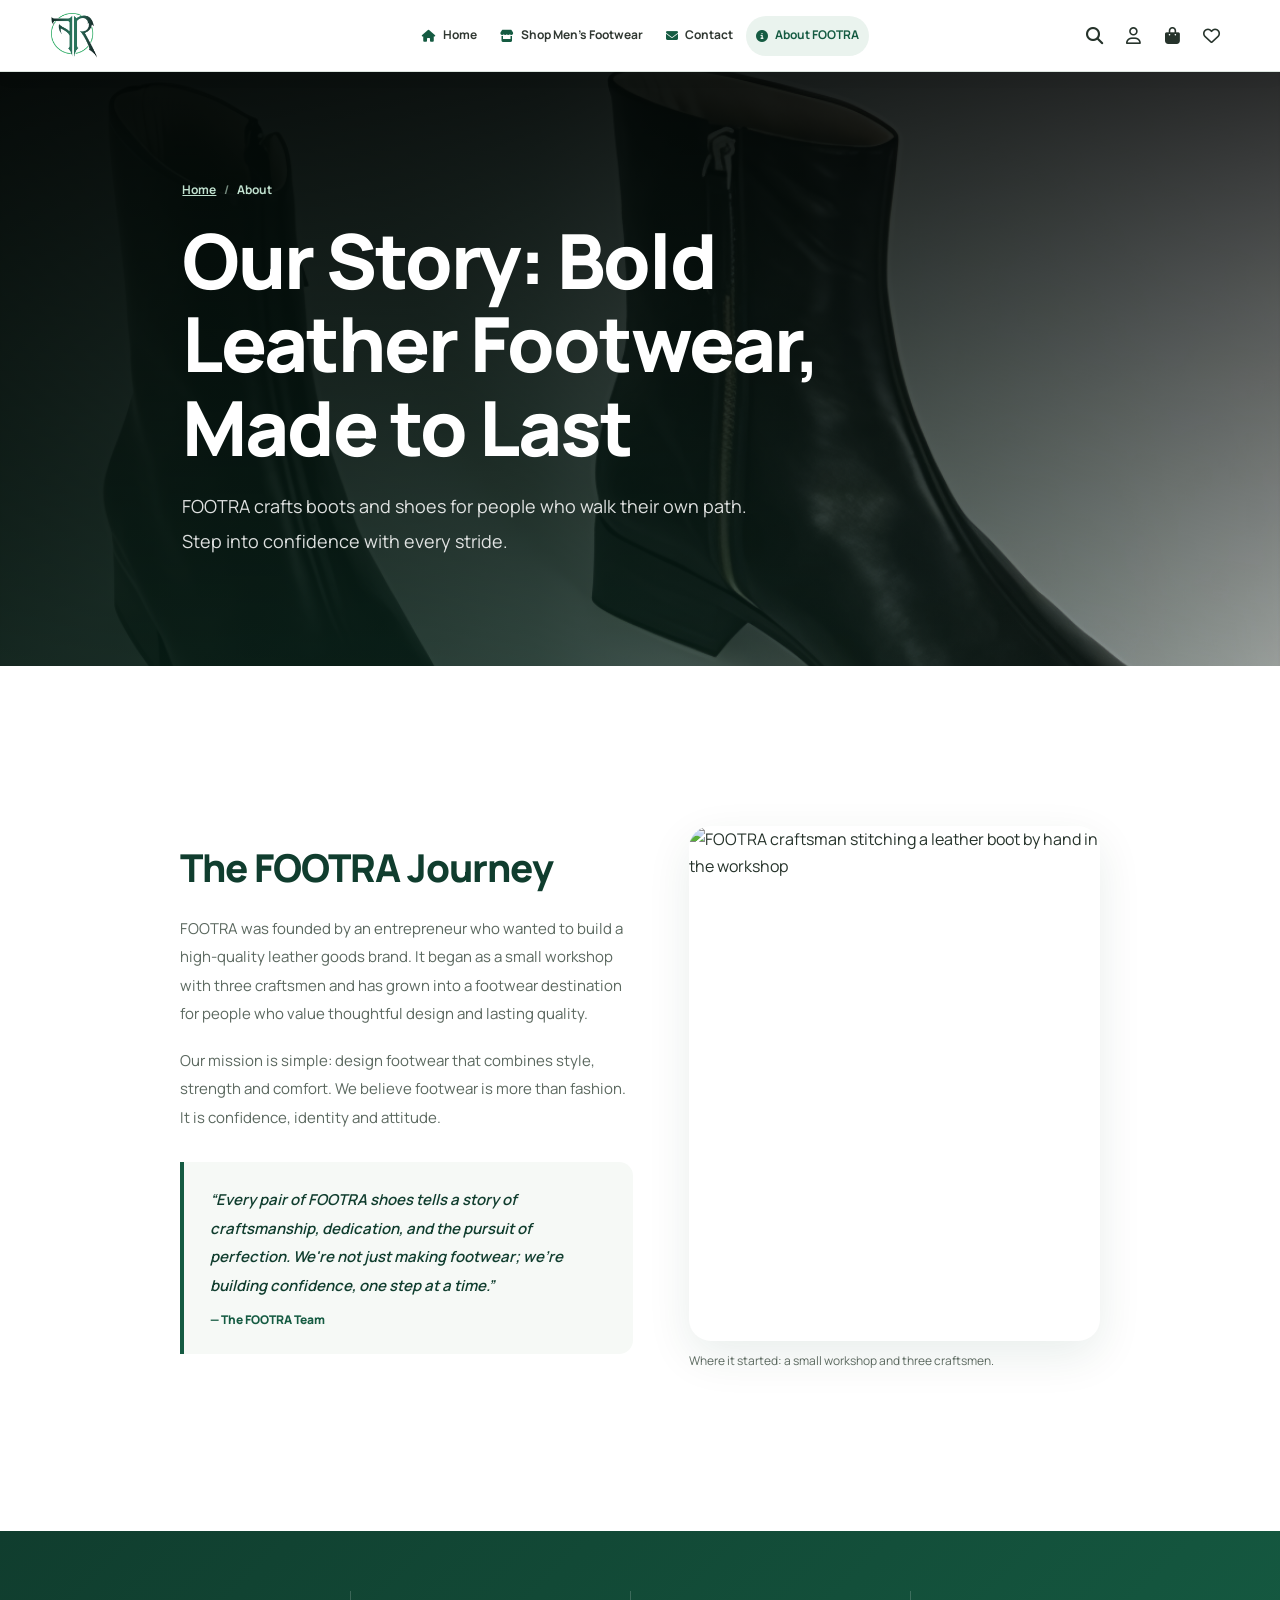
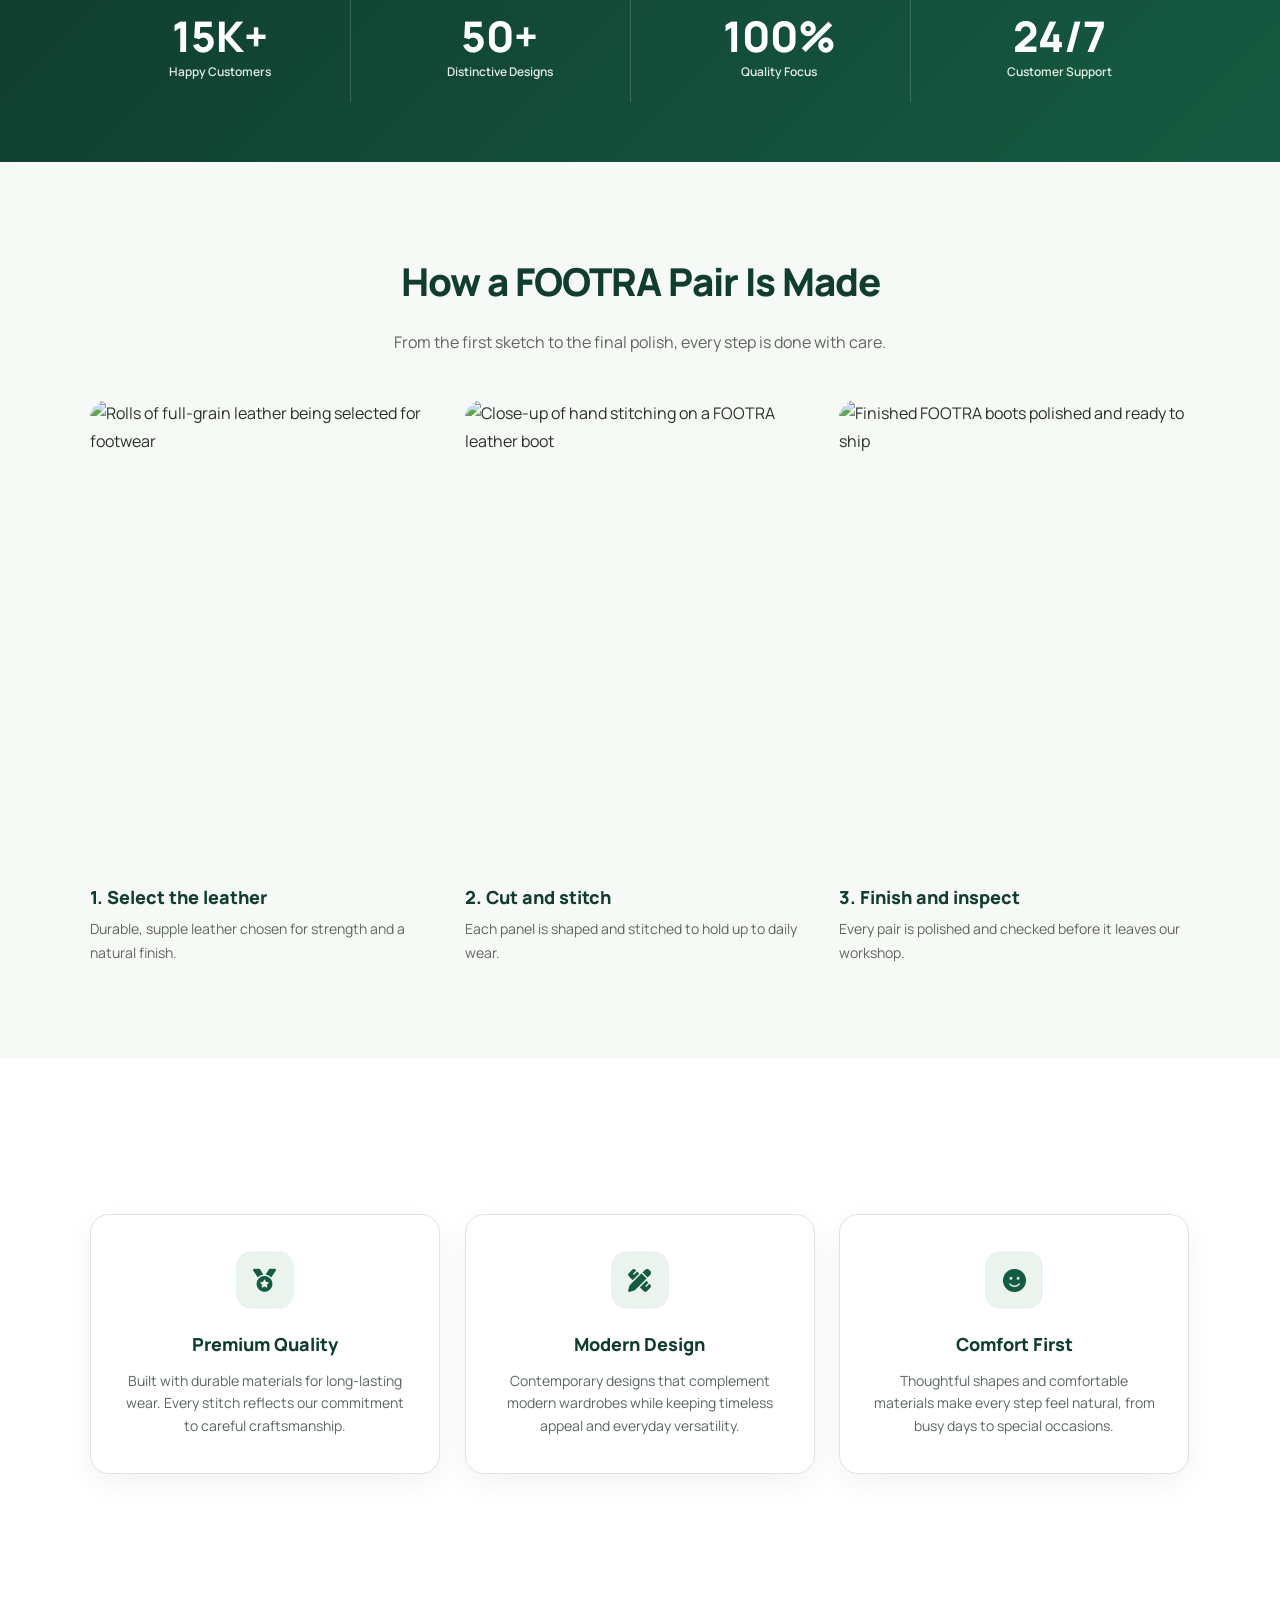
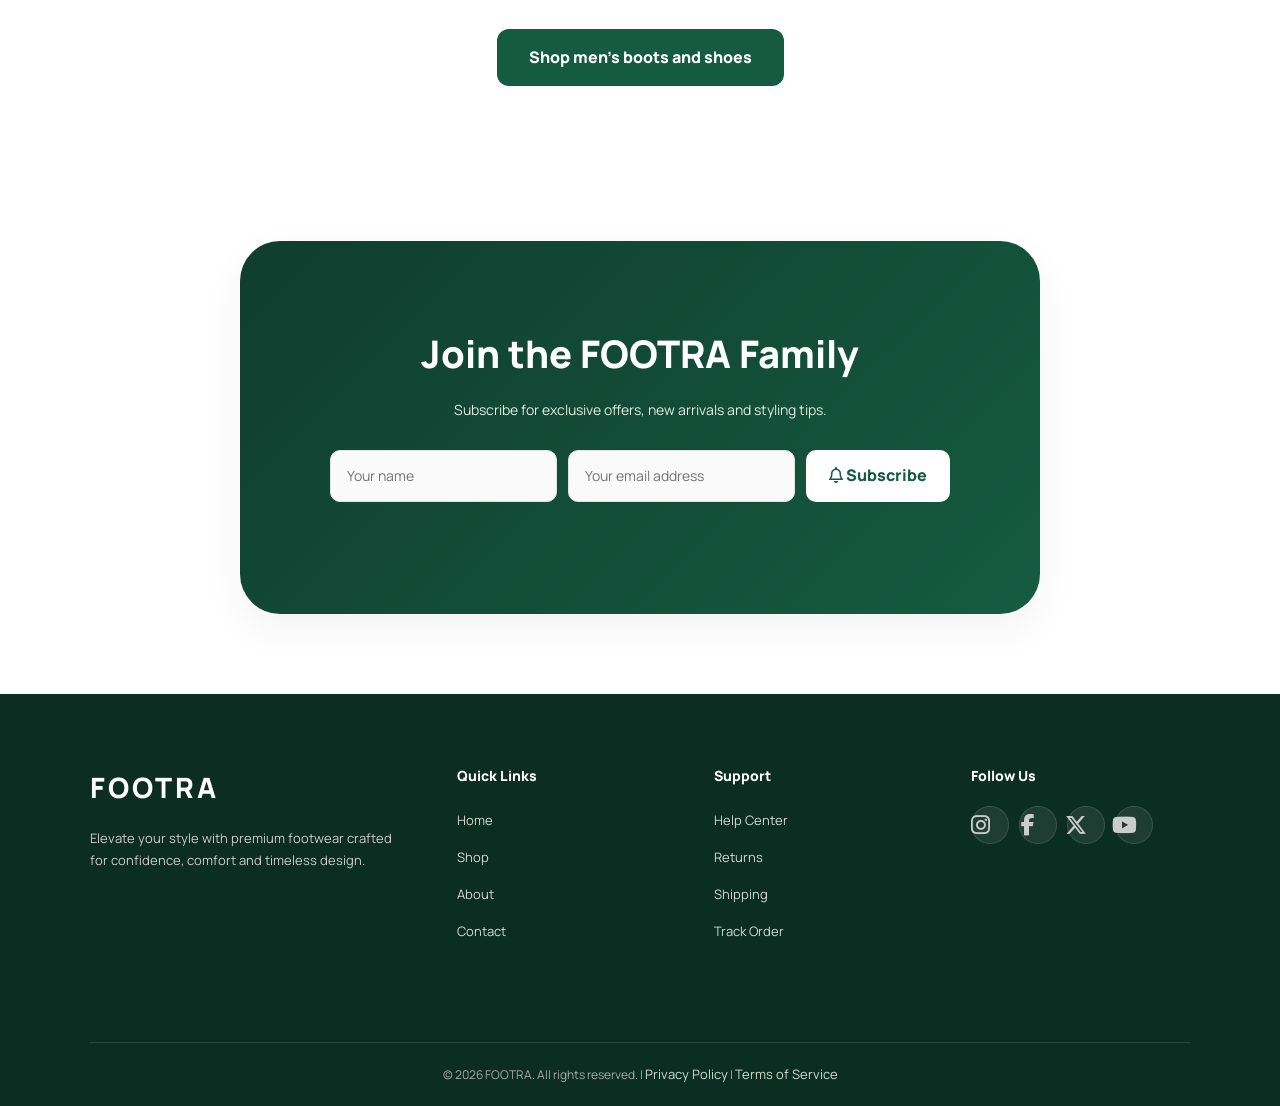
==== commit d49615b5: "Create about.html" ====
--- a/about.html
+++ b/about.html
@@ -1,1554 +1,467 @@
-<!DOCTYPE html>
-<html lang="en">
- <head>
-  <meta charset="utf-8">
-  <meta content="width=device-width, initial-scale=1.0" name="viewport">
-  <meta content="#ffffff" name="theme-color">
-  <meta content="Discover the FOOTRA story: premium footwear designed for confidence, comfort and timeless style." name="description">
-  <title>
-   About FOOTRA | Premium Footwear
-  </title>
-  <link href="https://cdnjs.cloudflare.com/ajax/libs/font-awesome/6.5.1/css/all.min.css" rel="stylesheet">
-  <link href="https://fonts.googleapis.com" rel="preconnect">
-  <link crossorigin="" href="https://fonts.gstatic.com" rel="preconnect">
-  <link href="https://fonts.googleapis.com/css2?family=Manrope:wght@400;500;600;700;800&amp;display=swap" rel="stylesheet">
-  <link href="mystyle.css" rel="stylesheet">
-  <style>
-   :root {
-    --green:#155b42;
-    --dark:#103d2e;
-    --deep:#0b2d22;
-    --sage:#eaf3ee;
-    --light:#f6f9f6;
-    --text:#26332b;
-    --muted:#68756d;
-    --border:#dce6df;
-    --shadow:0 15px 45px rgba(16,61,46,.09);
-    --header:72px
-}
-*,*::before,*::after {
-    box-sizing:border-box
-}
-html {
-    scroll-behavior:smooth;
-    scroll-padding-top:calc(var(--header) + 15px)
-}
-body {
-    margin:0;
-    padding:var(--header) 0 0;
-    font-family:Manrope,sans-serif;
-    color:var(--text);
-    background:#fff;
-    line-height:1.7;
-    overflow-x:hidden
-}
-body.drawer-open {
-    overflow:hidden
-}
-button,input {
-    font:inherit
-}
-button,a {
-    -webkit-tap-highlight-color:transparent
-}
-a {
-    transition:color .2s,background .2s,transform .2s
-}
-button {
-    cursor:pointer
-}
-/* Navbar */
-.premium-navbar {
-    position:fixed;
-    inset:0 0 auto;
-    z-index:3000;
-    width:100%;
-    height:var(--header);
-    margin:0;
-    padding:0 clamp(12px,4vw,55px);
-    display:grid;
-    grid-template-columns:minmax(75px,1fr) auto minmax(130px,1fr);
-    align-items:center;
-    gap:16px;
-    background:#fff;
-    border:0;
-    border-bottom:1px solid var(--border);
-    border-radius:0;
-    box-shadow:0 3px 18px rgba(16,61,46,.05)
-}
-.brand-logo {
-    display:inline-flex;
-    align-items:center;
-    justify-self:start;
-    text-decoration:none;
-    min-width:0
-}
-#logo {
-    display:block;
-    width:auto;
-    height:46px;
-    max-width:95px;
-    object-fit:contain
-}
-.nav-center {
-    display:flex;
-    align-items:center;
-    justify-content:center;
-    gap:3px;
-    margin:0;
-    padding:0;
-    list-style:none
-}
-.nav-link,.cat-btn {
-    min-height:40px;
-    padding:0 10px;
-    display:inline-flex;
-    align-items:center;
-    justify-content:center;
-    gap:7px;
-    border:0;
-    border-radius:22px;
-    background:transparent;
-    color:#303832;
-    font-size:12px;
-    font-weight:700;
-    text-decoration:none;
-    white-space:nowrap
-}
-.nav-link i,.cat-btn i {
-    color:var(--green);
-    font-size:12px
-}
-.nav-link:hover,.cat-btn:hover,.nav-link.active {
-    color:var(--green);
-    background:var(--sage)
-}
-.cat-dropdown,.user-dropdown {
-    position:relative;
-    display:inline-flex;
-    align-items:center
-}
-.cat-menu,.user-menu {
-    position:absolute;
-    top:calc(100% + 8px);
-    z-index:3200;
-    display:none;
-    flex-direction:column;
-    min-width:185px;
-    padding:8px;
-    background:#fff;
-    border:1px solid var(--border);
-    border-radius:13px;
-    box-shadow:0 16px 40px rgba(16,61,46,.14)
-}
-.cat-menu {
-    left:0
-}
-.user-menu {
-    right:0;
-    min-width:155px
-}
-.cat-dropdown.open .cat-menu,.user-dropdown.open .user-menu {
-    display:flex
-}
-.cat-menu a,.user-menu a {
-    padding:10px 12px;
-    border-radius:8px;
-    color:var(--text);
-    font-size:12px;
-    text-decoration:none
-}
-.cat-menu a:hover,.user-menu a:hover {
-    background:var(--sage);
-    color:var(--green)
-}
-.nav-right {
-    display:flex;
-    align-items:center;
-    justify-self:end;
-    justify-content:flex-end;
-    gap:4px;
-    min-width:0
-}
-.nav-icon {
-    position:relative;
-    flex:0 0 35px;
-    width:35px;
-    height:38px;
-    display:inline-flex;
-    align-items:center;
-    justify-content:center;
-    padding:0;
-    border:0;
-    border-radius:50%;
-    background:transparent;
-    color:var(--text);
-    font-size:17px
-}
-.nav-icon:hover {
-    color:var(--green);
-    background:var(--sage)
-}
-.nav-icon .count {
-    position:absolute;
-    top:0;
-    right:-1px;
-    min-width:16px;
-    height:16px;
-    padding:0 4px;
-    display:inline-flex;
-    align-items:center;
-    justify-content:center;
-    border-radius:20px;
-    background:var(--green);
-    color:#fff;
-    font-size:9px;
-    font-weight:800
-}
-.nav-icon .count[hidden] {
-    display:none
-}
-.menu-toggle {
-    display:none
-}
-/* Search */
-.search-bar {
-    position:fixed;
-    top:var(--header);
-    left:0;
-    z-index:2900;
-    display:none;
-    width:100%;
-    padding:15px 5%;
-    background:#fff;
-    border-bottom:1px solid var(--border);
-    box-shadow:0 8px 22px rgba(16,61,46,.08)
-}
-.search-bar.active {
-    display:block
-}
-.search-inner {
-    display:flex;
-    align-items:center;
-    gap:10px;
-    max-width:850px;
-    margin:auto
-}
-.search-inner input {
-    flex:1;
-    min-width:0;
-    height:45px;
-    padding:0 15px;
-    border:1px solid var(--border);
-    border-radius:10px;
-    outline:0;
-    background:var(--light);
-    color:var(--text);
-    font-size:14px
-}
-.search-inner input:focus {
-    border-color:var(--green);
-    background:#fff
-}
-.close-search {
-    width:38px;
-    height:38px;
-    border:0;
-    border-radius:50%;
-    background:transparent;
-    color:var(--text);
-    font-size:18px
-}
-.close-search:hover {
-    background:var(--sage);
-    color:var(--green)
-}
-/* Mobile drawer */
-.mobile-menu-overlay {
-    position:fixed;
-    inset:0;
-    z-index:3990;
-    visibility:hidden;
-    opacity:0;
-    background:rgba(8,24,17,.48);
-    transition:opacity .25s,visibility .25s
-}
-.mobile-menu-overlay.active {
-    visibility:visible;
-    opacity:1
-}
-.mobile-nav-drawer {
-    position:fixed;
-    top:0;
-    right:0;
-    z-index:4000;
-    width:min(340px,88vw);
-    height:100vh;
-    height:100dvh;
-    padding:22px;
-    overflow-y:auto;
-    background:#fff;
-    box-shadow:-15px 0 45px #0002;
-    transform:translateX(105%);
-    visibility:hidden;
-    transition:transform .28s,visibility .28s
-}
-.mobile-nav-drawer.open {
-    transform:translateX(0);
-    visibility:visible
-}
-.mobile-drawer-header {
-    display:flex;
-    align-items:center;
-    justify-content:space-between;
-    padding-bottom:20px;
-    border-bottom:1px solid var(--border)
-}
-.drawer-brand {
-    color:var(--dark);
-    font-size:22px;
-    font-weight:800;
-    letter-spacing:2px;
-    text-decoration:none
-}
-.mobile-drawer-close {
-    width:38px;
-    height:38px;
-    border:0;
-    border-radius:50%;
-    background:var(--sage);
-    color:var(--green);
-    font-size:18px
-}
-.mobile-drawer-links {
-    display:flex;
-    flex-direction:column;
-    gap:5px;
-    padding:18px 0
-}
-.mobile-drawer-links>a,.mobile-category-toggle {
-    width:100%;
-    min-height:45px;
-    display:flex;
-    align-items:center;
-    gap:12px;
-    padding:0 13px;
-    border:0;
-    border-radius:10px;
-    background:transparent;
-    color:var(--text);
-    font-size:14px;
-    font-weight:700;
-    text-align:left;
-    text-decoration:none
-}
-.mobile-drawer-links>a i,.mobile-category-toggle>i:first-child {
-    width:18px;
-    color:var(--green)
-}
-.mobile-drawer-links>a:hover,.mobile-drawer-links>a.active,.mobile-category-toggle:hover {
-    color:var(--green);
-    background:var(--sage)
-}
-.mobile-category-toggle .category-chevron {
-    margin-left:auto;
-    font-size:11px;
-    transition:transform .2s
-}
-.mobile-categories.open .category-chevron {
-    transform:rotate(180deg)
-}
-.mobile-category-links {
-    display:none;
-    padding:4px 0 8px 43px
-}
-.mobile-categories.open .mobile-category-links {
-    display:grid
-}
-.mobile-category-links a {
-    padding:8px 4px;
-    color:var(--muted);
-    font-size:13px;
-    text-decoration:none
-}
-.mobile-category-links a:hover {
-    color:var(--green)
-}
-.mobile-drawer-divider {
-    height:1px;
-    background:var(--border)
-}
-.mobile-drawer-auth {
-    display:flex;
-    gap:10px;
-    padding-top:20px
-}
-.mobile-drawer-auth a {
-    flex:1;
-    min-height:42px;
-    display:flex;
-    align-items:center;
-    justify-content:center;
-    gap:7px;
-    border:1px solid var(--border);
-    border-radius:10px;
-    color:var(--green);
-    font-size:12px;
-    font-weight:800;
-    text-decoration:none
-}
-.mobile-drawer-auth a:hover {
-    background:var(--sage)
-}
-/* Hero */
-.hero {
-    position:relative;
-    isolation:isolate;
-    display:flex;
-    align-items:center;
-    width:100%;
-    min-height:470px;
-    height:min(66vh,650px);
-    overflow:hidden;
-    background:var(--deep)
-}
-.hero>img {
-    position:absolute;
-    inset:0;
-    z-index:-2;
-    width:100%;
-    height:100%;
-    display:block;
-    object-fit:cover;
-    object-position:center
-}
-.hero:after {
-    content:"";
-    position:absolute;
-    inset:0;
-    z-index:-1;
-    background:linear-gradient(90deg,rgba(7,32,23,.91),rgba(11,45,34,.76) 42%,rgba(11,45,34,.16))
-}
-.hero-text {
-    width:100%;
-    max-width:850px;
-    padding:60px 8%;
-    color:#fff;
-    animation:fadeUp .7s ease both
-}
-.eyebrow {
-    display:block;
-    margin-bottom:18px;
-    color:#c1e1cf;
-    font-size:10px;
-    font-weight:800;
-    letter-spacing:3.5px
-}
-.hero-text h1 {
-    margin:0 0 20px;
-    color:#fff;
-    font-size:clamp(44px,6vw,76px);
-    font-weight:800;
-    line-height:1.1;
-    letter-spacing:-2px
-}
-.hero-text p {
-    max-width:570px;
-    margin:0;
-    color:#ffffffe0;
-    font-size:clamp(15px,1.5vw,18px);
-    line-height:1.9
-}
-/* Story */
-.about-section {
-    padding:100px 7%;
-    background:radial-gradient(circle at 8% 10%,#eaf3eeb3,transparent 35%),#fff
-}
-.story-card {
-    position:relative;
-    max-width:1000px;
-    margin:auto;
-    padding:62px 68px;
-    background:#fff;
-    border:1px solid var(--border);
-    border-radius:23px;
-    box-shadow:var(--shadow)
-}
-.story-card:before {
-    content:"";
-    position:absolute;
-    top:0;
-    left:68px;
-    width:75px;
-    height:4px;
-    border-radius:0 0 5px 5px;
-    background:var(--green)
-}
-.story-card h2 {
-    margin:0 0 25px;
-    color:var(--dark);
-    font-size:clamp(28px,3vw,39px);
-    font-weight:800;
-    line-height:1.3;
-    letter-spacing:-1px
-}
-.story-card>p {
-    margin:0 0 19px;
-    color:var(--muted);
-    font-size:14px;
-    line-height:2
-}
-.founder-note {
-    margin-top:34px;
-    padding:26px 28px;
-    background:var(--light);
-    border-left:4px solid var(--green);
-    border-radius:0 14px 14px 0
-}
-.founder-note p {
-    margin:0 0 12px;
-    color:var(--dark);
-    font-size:15px;
-    font-style:italic;
-    font-weight:600;
-    line-height:1.9
-}
-.founder-note span {
-    color:var(--green);
-    font-size:12px;
-    font-weight:800
-}
-/* Stats and feature cards */
-.stats-section {
-    display:grid;
-    grid-template-columns:repeat(4,minmax(0,1fr));
-    gap:18px;
-    padding:60px 7%;
-    background:linear-gradient(135deg,var(--dark),var(--green))
-}
-.stat-item {
-    padding:20px 12px;
-    text-align:center;
-    border-right:1px solid #ffffff2e
-}
-.stat-item:last-child {
-    border-right:0
-}
-.stat-number {
-    margin-bottom:7px;
-    color:#fff;
-    font-size:clamp(29px,3.3vw,43px);
-    font-weight:800;
-    line-height:1.2
-}
-.stat-label {
-    color:#e0ece4;
-    font-size:11px;
-    font-weight:600;
-    letter-spacing:.3px
-}
-.features {
-    display:grid;
-    grid-template-columns:repeat(3,minmax(0,1fr));
-    gap:24px;
-    padding:95px 7%;
-    background:var(--light)
-}
-.feature-box {
-    position:relative;
-    padding:38px 30px;
-    overflow:hidden;
-    background:#fff;
-    border:1px solid var(--border);
-    border-radius:19px;
-    box-shadow:0 8px 30px #103d2e09;
-    transition:transform .3s,box-shadow .3s,border-color .3s
-}
-.feature-box:after {
-    content:"";
-    position:absolute;
-    right:-35px;
-    bottom:-45px;
-    width:120px;
-    height:120px;
-    border-radius:50%;
-    background:var(--sage);
-    opacity:.65;
-    transition:transform .3s
-}
-.feature-box:hover {
-    transform:translateY(-7px);
-    border-color:#b8d5c4;
-    box-shadow:0 20px 45px #103d2e1a
-}
-.feature-box:hover:after {
-    transform:scale(1.3)
-}
-.feature-box>i {
-    position:relative;
-    z-index:1;
-    width:58px;
-    height:58px;
-    margin-bottom:22px;
-    display:inline-flex;
-    align-items:center;
-    justify-content:center;
-    color:var(--green);
-    background:var(--sage);
-    border-radius:16px;
-    font-size:23px
-}
-.feature-box:hover>i {
-    color:#fff;
-    background:var(--green)
-}
-.feature-box h3 {
-    position:relative;
-    z-index:1;
-    margin:0 0 12px;
-    color:var(--dark);
-    font-size:18px;
-    font-weight:800
-}
-.feature-box p {
-    position:relative;
-    z-index:1;
-    margin:0;
-    color:var(--muted);
-    font-size:13px;
-    line-height:1.95
-}
-/* Newsletter */
-.newsletter {
-    padding:80px 7%;
-    text-align:center;
-    background:radial-gradient(circle at 100% 0,#ffffff1a,transparent 35%),linear-gradient(135deg,var(--dark),var(--green))
-}
-.newsletter h2 {
-    margin:0 0 12px;
-    color:#fff;
-    font-size:clamp(27px,3vw,38px);
-    font-weight:800
-}
-.newsletter>p {
-    margin:0 auto 28px;
-    color:#e0ece4;
-    font-size:13px
-}
-.newsletter-form {
-    display:flex;
-    align-items:center;
-    gap:11px;
-    width:100%;
-    max-width:780px;
-    margin:auto
-}
-.newsletter-form input {
-    flex:1;
-    min-width:0;
-    height:52px;
-    padding:0 16px;
-    color:var(--text);
-    background:#fff;
-    border:1px solid var(--border);
-    border-radius:10px;
-    outline:0;
-    font-size:13px
-}
-.newsletter-form input:focus {
-    border-color:#a9d8bd;
-    box-shadow:0 0 0 3px #ffffff24
-}
-.newsletter-form button {
-    min-height:52px;
-    padding:0 23px;
-    border:1px solid #fff;
-    border-radius:10px;
-    background:#fff;
-    color:var(--green);
-    font-size:12px;
-    font-weight:800;
-    white-space:nowrap
-}
-.newsletter-form button:hover {
-    background:var(--sage);
-    transform:translateY(-2px)
-}
-.newsletter-message {
-    min-height:20px;
-    margin:12px 0 0!important;
-    color:#fff!important;
-    font-size:12px!important
-}
-/* Footer */
-.footer {
-    padding:70px 7% 0;
-    color:#d0dbd3;
-    background:var(--deep)
-}
-.footer-container {
-    display:grid;
-    grid-template-columns:1.5fr 1fr 1fr 1fr;
-    gap:38px;
-    max-width:1400px;
-    margin:auto;
-    padding-bottom:48px
-}
-.footer-col {
-    min-width:0
-}
-.footer-logo {
-    margin:0 0 16px;
-    color:#fff;
-    font-size:28px;
-    font-weight:800;
-    letter-spacing:3px
-}
-.footer-text {
-    max-width:310px;
-    margin:0;
-    color:#d0dbd3;
-    font-size:12px;
-    line-height:2
-}
-.footer-col h3 {
-    margin:0 0 20px;
-    color:#fff;
-    font-size:13px;
-    font-weight:800
-}
-.footer-col h3:after {
-    content:"";
-    display:block;
-    width:32px;
-    height:2px;
-    margin-top:9px;
-    background:#7db99b
-}
-.footer-col ul {
-    margin:0;
-    padding:0;
-    list-style:none
-}
-.footer-col li {
-    margin-bottom:11px
-}
-.footer-col ul a {
-    color:#d0dbd3;
-    font-size:12px;
-    text-decoration:none
-}
-.footer-col ul a:hover,.footer-bottom a:hover {
-    color:#a9d8bd
-}
-.footer-social {
-    display:flex;
-    flex-wrap:wrap;
-    gap:10px
-}
-.footer-social a {
-    width:38px;
-    height:38px;
-    display:inline-flex;
-    align-items:center;
-    justify-content:center;
-    border:1px solid #ffffff1f;
-    border-radius:50%;
-    background:#ffffff14;
-    color:#fff;
-    text-decoration:none
-}
-.footer-social a:hover {
-    color:var(--deep);
-    background:#b5ddc5;
-    transform:translateY(-3px)
-}
-.footer-bottom {
-    padding:20px 8px;
-    border-top:1px solid #ffffff1f;
-    color:#c4d0c8;
-    text-align:center;
-    font-size:11px;
-    line-height:2
-}
-.footer-bottom a {
-    color:#e0e8e2;
-    text-decoration:none
-}
-/* Auth modal */
-.auth-modal {
-    position:fixed;
-    inset:0;
-    z-index:5000;
-    display:none;
-    align-items:center;
-    justify-content:center;
-    padding:20px;
-    overflow-y:auto;
-    background:#0009;
-    backdrop-filter:blur(5px)
-}
-.auth-modal.open {
-    display:flex
-}
-.auth-card {
-    position:relative;
-    width:100%;
-    max-width:420px;
-    max-height:calc(100dvh - 40px);
-    padding:36px;
-    overflow-y:auto;
-    border:1px solid var(--border);
-    border-radius:22px;
-    background:#fff;
-    box-shadow:0 25px 80px #0004;
-    text-align:center
-}
-.auth-close {
-    position:absolute;
-    top:12px;
-    right:12px;
-    width:34px;
-    height:34px;
-    border:0;
-    border-radius:50%;
-    background:var(--light);
-    color:var(--text)
-}
-.auth-section h2 {
-    margin:0 0 22px;
-    color:var(--dark);
-    font-size:26px;
-    font-weight:800
-}
-.auth-section input {
-    width:100%;
-    height:46px;
-    margin-bottom:12px;
-    padding:0 14px;
-    border:1px solid var(--border);
-    border-radius:10px;
-    outline:0;
-    color:var(--text);
-    background:#fff;
-    font-size:13px
-}
-.auth-section input:focus {
-    border-color:var(--green);
-    box-shadow:0 0 0 3px #155b4214
-}
-.auth-submit {
-    width:100%;
-    min-height:46px;
-    border:0;
-    border-radius:10px;
-    background:var(--dark);
-    color:#fff;
-    font-size:13px;
-    font-weight:800
-}
-.auth-submit:hover {
-    background:var(--green)
-}
-.auth-section p {
-    margin:17px 0 0;
-    color:var(--muted);
-    font-size:12px
-}
-.auth-section p button {
-    padding:0;
-    border:0;
-    background:none;
-    color:var(--green);
-    font-weight:800
-}
-.auth-section[hidden] {
-    display:none!important
-}
-@keyframes fadeUp {
-    from {
-        opacity:0;
-        transform:translateY(18px)
-    }
-    to {
-        opacity:1;
-        transform:translateY(0)
-    }
-}
-@media(max-width:1100px) {
-    .premium-navbar {
-        padding-inline:20px;
-        gap:9px;
-        grid-template-columns:minmax(60px,1fr) auto minmax(110px,1fr)
-    }
-    .nav-link,.cat-btn {
-        padding-inline:7px;
-        gap:5px;
-        font-size:11px
-    }
-    .nav-right {
-        gap:1px
-    }
-    .nav-icon {
-        flex-basis:31px;
-        width:31px
-    }
-    .story-card {
-        padding:48px
-    }
-    .story-card:before {
-        left:48px
-    }
-    .features {
-        padding-inline:5%;
-        gap:17px
-    }
-    .feature-box {
-        padding:30px 23px
-    }
-    .footer-container {
-        gap:25px
-    }
-}
-@media(max-width:760px) {
-    :root {
-        --header:64px
-    }
-    .premium-navbar {
-        grid-template-columns:1fr auto;
-        gap:8px;
-        padding:0 12px
-    }
-    .nav-center {
-        display:none
-    }
-    #logo {
-        height:42px;
-        max-width:62px
-    }
-    .nav-right {
-        gap:2px
-    }
-    .nav-icon {
-        flex-basis:30px;
-        width:30px;
-        height:36px;
-        font-size:16px
-    }
-    .menu-toggle {
-        display:inline-flex
-    }
-    .hero {
-        height:58vh;
-        min-height:360px;
-        max-height:530px
-    }
-    .hero:after {
-        background:linear-gradient(90deg,#072017e0,#0b2d227a)
-    }
-    .hero-text {
-        padding:42px 7%
-    }
-    .eyebrow {
-        margin-bottom:14px;
-        font-size:9px;
-        letter-spacing:2.7px
-    }
-    .hero-text h1 {
-        font-size:clamp(38px,9vw,58px);
-        letter-spacing:-1.5px
-    }
-    .hero-text p {
-        font-size:14px;
-        line-height:1.8
-    }
-    .about-section {
-        padding:62px 5%
-    }
-    .story-card {
-        padding:39px 24px;
-        border-radius:18px
-    }
-    .story-card:before {
-        left:24px
-    }
-    .story-card h2 {
-        font-size:28px
-    }
-    .story-card>p {
-        font-size:13px;
-        line-height:1.9
-    }
-    .founder-note {
-        padding:22px 18px
-    }
-    .founder-note p {
-        font-size:13px
-    }
-    .stats-section {
-        grid-template-columns:repeat(2,minmax(0,1fr));
-        gap:8px;
-        padding:36px 5%
-    }
-    .stat-item {
-        padding:22px 7px;
-        border-right:0;
-        border-bottom:1px solid #ffffff2e
-    }
-    .stat-item:nth-last-child(-n+2) {
-        border-bottom:0
-    }
-    .stat-number {
-        font-size:31px
-    }
-    .features {
-        grid-template-columns:1fr;
-        gap:16px;
-        padding:60px 5%
-    }
-    .feature-box {
-        padding:30px 25px
-    }
-    .newsletter {
-        padding:60px 5%
-    }
-    .newsletter-form {
-        flex-direction:column;
-        align-items:stretch;
-        max-width:460px
-    }
-    .newsletter-form input,.newsletter-form button {
-        width:100%;
-        min-height:50px
-    }
-    .footer {
-        padding:50px 6% 0
-    }
-    .footer-container {
-        grid-template-columns:repeat(2,minmax(0,1fr));
-        gap:34px 22px;
-        padding-bottom:35px
-    }
-    .footer-logo {
-        font-size:24px
-    }
-}
-@media(max-width:380px) {
-    .premium-navbar {
-        padding-inline:7px
-    }
-    #logo {
-        height:36px;
-        max-width:45px
-    }
-    .nav-icon {
-        flex-basis:27px;
-        width:27px;
-        font-size:14px
-    }
-    .hero {
-        min-height:340px
-    }
-    .hero-text h1 {
-        font-size:37px
-    }
-    .story-card {
-        padding:34px 18px
-    }
-    .story-card:before {
-        left:18px
-    }
-    .stat-number {
-        font-size:27px
-    }
-    .footer-container {
-        gap:28px 14px
-    }
-    .auth-card {
-        padding:30px 22px
-    }
-}
-@media(prefers-reduced-motion:reduce) {
-    *,*::before,*:after {
-        scroll-behavior:auto!important;
-        animation-duration:.01ms!important;
-        transition-duration:.01ms!important
-    }
-}
-  </style>
- </head>
- <body>
-  <div aria-hidden="true" class="mobile-menu-overlay" id="mobileMenuOverlay">
-  </div>
-  <aside aria-hidden="true" aria-label="Mobile navigation" class="mobile-nav-drawer" id="aboutMobileDrawer">
-   <div class="mobile-drawer-header">
-    <a class="drawer-brand" href="index.html">
-     FOOTRA
-    </a>
-    <button aria-label="Close navigation" class="mobile-drawer-close" id="closeMobileMenu" type="button">
-     <i class="fa-solid fa-xmark">
-     </i>
-    </button>
-   </div>
-   <nav aria-label="Mobile navigation links" class="mobile-drawer-links">
-    <a href="index.html">
-     <i class="fa-solid fa-house">
-     </i>
-     <span>
-      Home
-     </span>
-    </a>
-    <a href="index.html#shop">
-     <i class="fa-solid fa-store">
-     </i>
-     <span>
-      Shop
-     </span>
-    </a>
-    
-    <a href="contact.html">
-     <i class="fa-solid fa-envelope">
-     </i>
-     <span>
-      Contact
-     </span>
-    </a>
-    <a aria-current="page" class="active" href="about.html">
-     <i class="fa-solid fa-circle-info">
-     </i>
-     <span>
-      About
-     </span>
-    </a>
-   </nav>
-   <div class="mobile-drawer-divider">
-   </div>
-   <div class="mobile-drawer-auth">
-    <a data-auth="login" href="#">
-     <i class="fa-solid fa-right-to-bracket">
-     </i>
-     Login
-    </a>
-    <a data-auth="register" href="#">
-     <i class="fa-solid fa-user-plus">
-     </i>
-     Register
-    </a>
-   </div>
-  </aside>
-  <header class="navbar premium-navbar">
-   <a aria-label="FOOTRA Home" class="brand-logo" href="index.html">
-    <img alt="FOOTRA" id="logo" src="LOGO.png">
-   </a>
-   <nav aria-label="Main navigation" class="nav-center">
-    <a class="nav-link" href="index.html">
-     <i class="fa-solid fa-house">
-     </i>
-     Home
-    </a>
-    <a class="nav-link" href="index.html#shop">
-     <i class="fa-solid fa-store">
-     </i>
-     Shop Men's Footwear
-    </a>
-   
-    <a class="nav-link" href="contact.html">
-     <i class="fa-solid fa-envelope">
-     </i>
-     Contact
-    </a>
-    <a aria-current="page" class="nav-link active" href="about.html">
-     <i class="fa-solid fa-circle-info">
-     </i>
-     About FOOTRA
-    </a>
-   </nav>
-   <div class="nav-right">
-    <button aria-expanded="false" aria-label="Open search" class="nav-icon" id="searchToggle" type="button">
-     <i class="fa-solid fa-magnifying-glass">
-     </i>
-    </button>
-    <div class="user-dropdown" id="userDropdown">
-     <button aria-expanded="false" aria-label="Account menu" class="nav-icon" id="accountToggle" type="button">
-      <i class="fa-regular fa-user">
-      </i>
-     </button>
-     <div class="user-menu" id="userMenu">
-      <a data-auth="login" href="#">
-       Login
-      </a>
-      <a data-auth="register" href="#">
-       Register
-      </a>
-      <a data-auth="account" href="#">
-       My Account
-      </a>
-     </div>
-    </div>
-    <button aria-label="Shopping cart" class="nav-icon" id="cartButton" title="Shopping cart" type="button">
-     <i class="fa-solid fa-bag-shopping">
-     </i>
-     <span class="count" hidden="" id="cartCount">
-      0
-     </span>
-    </button>
-    <button aria-label="Wishlist" class="nav-icon" id="wishlistButton" title="Wishlist" type="button">
-     <i class="fa-regular fa-heart">
-     </i>
-     <span class="count" hidden="" id="wishlistCount">
-      0
-     </span>
-    </button>
-    <button aria-controls="aboutMobileDrawer" aria-expanded="false" aria-label="Open mobile menu" class="nav-icon menu-toggle" id="mobileMenuToggle" type="button">
-     <i class="fa-solid fa-bars">
-     </i>
-    </button>
-   </div>
-  </header>
-  <section aria-label="Site search" class="search-bar" id="searchBar">
-   <form class="search-inner" id="siteSearchForm" role="search">
-    <input aria-label="Search footwear" id="siteSearch" placeholder="Search boots, shoes and new arrivals..." type="search">
-    <button aria-label="Submit search" class="nav-icon" type="submit">
-     <i class="fa-solid fa-magnifying-glass">
-     </i>
-    </button>
-    <button aria-label="Close search" class="close-search" id="closeSearch" type="button">
-     <i class="fa-solid fa-xmark">
-     </i>
-    </button>
-   </form>
-  </section>
-  <main>
-   <section aria-labelledby="heroTitle" class="hero">
-    <img alt="Premium black leather boots from FOOTRA" fetchpriority="high" src="about.jpg">
-    <div class="hero-text">
-     <span class="eyebrow">
-      THE FOOTRA EXPERIENCE
-     </span>
-     <h1 id="heroTitle">
-      Our Story
-     </h1>
-     <p>
-      Crafting bold footwear for bold personalities. Step into confidence with every stride.
-     </p>
-    </div>
-   </section>
-   <section aria-labelledby="journeyTitle" class="about-section">
-    <div class="story-card">
-     <h2 id="journeyTitle">
-      The FOOTRA Journey
-     </h2>
-     <p>
-      FOOTRA was founded by a passionate entrepreneur who wanted to create a unique and high-quality leather goods brand. What started as a small workshop with just three craftsmen has grown into a footwear destination for people who value thoughtful design and lasting quality.
-     </p>
-     <p>
-      Our mission is simple — to design footwear that combines style, strength, and comfort. Our boots are crafted for individuals who walk their own path and define their own style. We believe footwear is more than fashion — it is confidence, identity, and attitude.
-     </p>
-     <div class="founder-note">
-      <p>
-       “Every pair of FOOTRA shoes tells a story of craftsmanship, dedication, and the pursuit of perfection. We're not just making footwear; we're building confidence, one step at a time.”
-      </p>
-      <span>
-       — The FOOTRA Team
-      </span>
-     </div>
-    </div>
-   </section>
-   <section aria-label="FOOTRA highlights" class="stats-section">
-    <div class="stat-item">
-     <div class="stat-number">
-      15K+
-     </div>
-     <div class="stat-label">
-      Happy Customers
-     </div>
-    </div>
-    <div class="stat-item">
-     <div class="stat-number">
-      50+
-     </div>
-     <div class="stat-label">
-      Distinctive Designs
-     </div>
-    </div>
-    <div class="stat-item">
-     <div class="stat-number">
-      100%
-     </div>
-     <div class="stat-label">
-      Quality Focus
-     </div>
-    </div>
-    <div class="stat-item">
-     <div class="stat-number">
-      24/7
-     </div>
-     <div class="stat-label">
-      Customer Support
-     </div>
-    </div>
-   </section>
-   <section aria-label="FOOTRA values" class="features">
-    <article class="feature-box">
-     <i aria-hidden="true" class="fa-solid fa-medal">
-     </i>
-     <h3>
-      Premium Quality
-     </h3>
-     <p>
-      Built with durable materials for long-lasting wear. Every stitch reflects our commitment to quality and careful craftsmanship.
-     </p>
-    </article>
-    <article class="feature-box">
-     <i aria-hidden="true" class="fa-solid fa-pen-ruler">
-     </i>
-     <h3>
-      Modern Design
-     </h3>
-     <p>
-      Contemporary designs that complement modern wardrobes while maintaining timeless appeal and everyday versatility.
-     </p>
-    </article>
-    <article class="feature-box">
-     <i aria-hidden="true" class="fa-solid fa-face-smile">
-     </i>
-     <h3>
-      Comfort First
-     </h3>
-     <p>
-      Thoughtful shapes and comfortable materials help make every step feel natural, from busy days to special occasions.
-     </p>
-    </article>
-   </section>
-   <section aria-labelledby="newsletterTitle" class="newsletter">
-    <h2 id="newsletterTitle">
-     Join the FOOTRA Family
-    </h2>
-    <p>
-     Subscribe for exclusive offers, new arrivals, and styling tips.
-    </p>
-    <form class="newsletter-form" id="newsletterForm">
-     <input autocomplete="name" id="newsletterName" name="name" placeholder="Your name" required="" type="text">
-     <input autocomplete="email" id="newsletterEmail" name="email" placeholder="Your email address" required="" type="email">
-     <button type="submit">
-      <i aria-hidden="true" class="fa-regular fa-bell">
-      </i>
-      Subscribe
-     </button>
-    </form>
-    <p aria-live="polite" class="newsletter-message" id="newsletterMessage" role="status">
-    </p>
-   </section>
-  </main>
-  <footer class="footer">
-   <div class="footer-container">
-    <div class="footer-col">
-     <h2 class="footer-logo">
-      FOOTRA
-     </h2>
-     <p class="footer-text">
-      Elevate your style with premium footwear crafted for confidence, comfort, and timeless design.
-     </p>
-    </div>
-    <div class="footer-col">
-     <h3>
-      Quick Links
-     </h3>
-     <ul>
-      <li>
-       <a href="index.html">
-        Home
-       </a>
-      </li>
-      <li>
-       <a href="index.html#shop">
-        Shop
-       </a>
-      </li>
-      <li>
-       <a href="about.html">
-        About
-       </a>
-      </li>
-      <li>
-       <a href="contact.html">
-        Contact
-       </a>
-      </li>
-     </ul>
-    </div>
-    <div class="footer-col">
-     <h3>
-      Support
-     </h3>
-     <ul>
-      <li>
-       <a href="contact.html">
-        Help Center
-       </a>
-      </li>
-      <li>
-       <a href="contact.html">
-        Returns
-       </a>
-      </li>
-      <li>
-       <a href="contact.html">
-        Shipping
-       </a>
-      </li>
-      <li>
-       <a href="contact.html">
-        Track Order
-       </a>
-      </li>
-     </ul>
-    </div>
-    <div class="footer-col">
-     <h3>
-      Follow Us
-     </h3>
-     <div class="footer-social">
-      <a aria-label="Instagram" href="#">
-       <i class="fa-brands fa-instagram">
-       </i>
-      </a>
-      <a aria-label="Facebook" href="#">
-       <i class="fa-brands fa-facebook-f">
-       </i>
-      </a>
-      <a aria-label="X" href="#">
-       <i class="fa-brands fa-x-twitter">
-       </i>
-      </a>
-      <a aria-label="YouTube" href="#">
-       <i class="fa-brands fa-youtube">
-       </i>
-      </a>
-     </div>
-    </div>
-   </div>
-   <div class="footer-bottom">
-    © 2026 FOOTRA. All rights reserved. |
-    <a href="#">
-     Privacy Policy
-    </a>
-    |
-    <a href="#">
-     Terms of Service
-    </a>
-   </div>
-  </footer>
-  <div aria-hidden="true" aria-labelledby="authTitle" aria-modal="true" class="auth-modal" id="authModal" role="dialog">
-   <div class="auth-card">
-    <button aria-label="Close dialog" class="auth-close" id="closeAuthModal" type="button">
-     <i class="fa-solid fa-xmark">
-     </i>
-    </button>
-    <form class="auth-section" id="loginSection">
-     <h2 id="authTitle">
-      Welcome Back
-     </h2>
-     <input autocomplete="email" name="email" placeholder="Email address" required="" type="email">
-     <input autocomplete="current-password" name="password" placeholder="Password" required="" type="password">
-     <button class="auth-submit" type="submit">
-      Login
-     </button>
-     <p>
-      Don't have an account?
-      <button data-auth="register" type="button">
-       Register
-      </button>
-     </p>
-    </form>
-    <form class="auth-section" hidden="" id="registerSection">
-     <h2>
-      Create Account
-     </h2>
-     <input autocomplete="name" name="name" placeholder="Full name" required="" type="text">
-     <input autocomplete="email" name="email" placeholder="Email address" required="" type="email">
-     <input autocomplete="new-password" minlength="8" name="password" placeholder="Create a password (8+ characters)" required="" type="password">
-     <button class="auth-submit" type="submit">
-      Register
-     </button>
-     <p>
-      Already have an account?
-      <button data-auth="login" type="button">
-       Login
-      </button>
-     </p>
-    </form>
-    <section class="auth-section" hidden="" id="accountSection">
-     <h2>
-      My Account
-     </h2>
-     <p>
-      Sign in to continue to your account.
-     </p>
-     <button class="auth-submit" id="accountLoginButton" type="button">
-      Login to continue
-     </button>
-    </section>
-   </div>
-  </div>
-  <script src="myscript.js"></script>
-  <script>
-(() => {
-  "use strict";
-  const $ = id => document.getElementById(id);
-  const drawer = $("aboutMobileDrawer"), overlay = $("mobileMenuOverlay"), menuToggle = $("mobileMenuToggle");
-  const categoryDropdown = $("catDropdown"), categoryButton = $("categoryButton"), userDropdown = $("userDropdown"), accountToggle = $("accountToggle");
-  const searchBar = $("searchBar"), searchToggle = $("searchToggle"), authModal = $("authModal");
-  const loginSection = $("loginSection"), registerSection = $("registerSection"), accountSection = $("accountSection");
-  function closeDropdowns(except) {
-    if (except !== "categories" && categoryDropdown) { categoryDropdown.classList.remove("open"); categoryButton?.setAttribute("aria-expanded", "false"); }
-    if (except !== "account" && userDropdown) { userDropdown.classList.remove("open"); accountToggle?.setAttribute("aria-expanded", "false"); }
-  }
-  function setMobileMenu(open) {
-    if (!drawer || !overlay || !menuToggle) return;
-    drawer.classList.toggle("open", open); overlay.classList.toggle("active", open); document.body.classList.toggle("drawer-open", open);
-    drawer.setAttribute("aria-hidden", String(!open)); overlay.setAttribute("aria-hidden", String(!open)); menuToggle.setAttribute("aria-expanded", String(open));
-    menuToggle.setAttribute("aria-label", open ? "Close mobile menu" : "Open mobile menu");
-    const icon = menuToggle.querySelector("i"); if (icon) { icon.classList.toggle("fa-bars", !open); icon.classList.toggle("fa-xmark", open); }
-    if (open) closeDropdowns();
-  }
-  function setSearch(open) { if (!searchBar || !searchToggle) return; searchBar.classList.toggle("active", open); searchToggle.setAttribute("aria-expanded", String(open)); if (open) window.setTimeout(() => $("siteSearch")?.focus(), 80); }
-  function showAuth(section) {
-    if (!authModal) return; setMobileMenu(false); closeDropdowns();
-    loginSection.hidden = section !== "login"; registerSection.hidden = section !== "register"; accountSection.hidden = section !== "account";
-    authModal.classList.add("open"); authModal.setAttribute("aria-hidden", "false"); document.body.classList.add("drawer-open");
-    const input = authModal.querySelector(".auth-section:not([hidden]) input"); if (input) window.setTimeout(() => input.focus(), 50);
-  }
-  function closeAuth() { authModal?.classList.remove("open"); authModal?.setAttribute("aria-hidden", "true"); document.body.classList.remove("drawer-open"); }
-  menuToggle?.addEventListener("click", () => setMobileMenu(!drawer.classList.contains("open")));
-  $("closeMobileMenu")?.addEventListener("click", () => setMobileMenu(false)); overlay?.addEventListener("click", () => setMobileMenu(false));
-  $("mobileCategoryToggle")?.addEventListener("click", () => { const wrap = $("mobileCategories"), open = wrap.classList.toggle("open"); $("mobileCategoryToggle").setAttribute("aria-expanded", String(open)); });
-  drawer?.querySelectorAll("a").forEach(link => link.addEventListener("click", () => { if (!link.hasAttribute("data-auth")) setMobileMenu(false); }));
-  categoryButton?.addEventListener("click", event => { event.stopPropagation(); const open = !categoryDropdown.classList.contains("open"); closeDropdowns("categories"); categoryDropdown.classList.toggle("open", open); categoryButton.setAttribute("aria-expanded", String(open)); });
-  accountToggle?.addEventListener("click", event => { event.stopPropagation(); const open = !userDropdown.classList.contains("open"); closeDropdowns("account"); userDropdown.classList.toggle("open", open); accountToggle.setAttribute("aria-expanded", String(open)); });
-  searchToggle?.addEventListener("click", () => setSearch(!searchBar.classList.contains("active"))); $("closeSearch")?.addEventListener("click", () => setSearch(false));
-  $("siteSearchForm")?.addEventListener("submit", event => { event.preventDefault(); const query = $("siteSearch").value.trim(); if (!query) return $("siteSearch").focus(); window.location.href = "index.html?search=" + encodeURIComponent(query) + "#shop"; });
-  document.addEventListener("click", event => {
-    if (!event.target.closest("#catDropdown") && !event.target.closest("#userDropdown")) closeDropdowns();
-    const authLink = event.target.closest("[data-auth]"); if (authLink) { event.preventDefault(); showAuth(authLink.getAttribute("data-auth")); }
-  });
-  document.addEventListener("keydown", event => { if (event.key === "Escape") { setMobileMenu(false); setSearch(false); closeDropdowns(); closeAuth(); } });
-  $("closeAuthModal")?.addEventListener("click", closeAuth); authModal?.addEventListener("click", event => { if (event.target === authModal) closeAuth(); }); $("accountLoginButton")?.addEventListener("click", () => showAuth("login"));
-  loginSection?.addEventListener("submit", event => { event.preventDefault(); alert("The login form is ready. Connect it to your authentication backend to sign in."); });
-  registerSection?.addEventListener("submit", event => { event.preventDefault(); alert("The registration form is ready. Connect it to your authentication backend to create an account."); });
-  $("newsletterForm")?.addEventListener("submit", event => { event.preventDefault(); const name = $("newsletterName").value.trim(), email = $("newsletterEmail").value.trim(), message = $("newsletterMessage"); if (!name || !email) { message.textContent = "Please enter your name and a valid email address."; return; } message.textContent = "Thanks, " + name + "! Connect this form to your newsletter service to save your subscription."; event.currentTarget.reset(); });
-  // These buttons use the cart/wishlist functions supplied by myscript.js, if present.
-  $("cartButton")?.addEventListener("click", () => { if (typeof window.openCart === "function") window.openCart(); else alert("The cart drawer is not configured on this page. Check its markup and functions in myscript.js."); });
-  $("wishlistButton")?.addEventListener("click", () => { if (typeof window.openWishlist === "function") window.openWishlist(); else alert("The wishlist drawer is not configured on this page. Check its markup and functions in myscript.js."); });
-  function updateCounts() {
-    try {
-      const cart = JSON.parse(localStorage.getItem("footraCart") || "[]"), wishlist = JSON.parse(localStorage.getItem("footraWishlist") || "[]");
-      if (Array.isArray(cart)) { const count = cart.reduce((sum, item) => sum + (Number(item.quantity) || 1), 0); $("cartCount").textContent = count; $("cartCount").hidden = count === 0; }
-      if (Array.isArray(wishlist)) { $("wishlistCount").textContent = wishlist.length; $("wishlistCount").hidden = wishlist.length === 0; }
-    } catch (error) { console.warn("FOOTRA counters could not read saved items.", error); }
-  }
-  updateCounts(); window.addEventListener("storage", updateCounts);
-})();
-</script>
- </body>
-</html>
+<!DOCTYPE html>
+<html lang="en">
+<head>
+<meta charset="utf-8">
+<meta name="viewport" content="width=device-width, initial-scale=1">
+<title>About FOOTRA | Handcrafted Premium Leather Footwear for Men</title>
+<meta name="description" content="FOOTRA started as a three-person workshop and now makes durable, comfortable leather boots and shoes for men. Meet the team and the craft behind every pair.">
+<meta name="robots" content="index, follow, max-image-preview:large">
+<meta name="theme-color" content="#155b42">
+<link rel="canonical" href="https://www.footra.com/about.html">
+<link rel="icon" href="LOGO.png">
+
+<meta property="og:type" content="website">
+<meta property="og:site_name" content="FOOTRA">
+<meta property="og:title" content="About FOOTRA | Handcrafted Premium Leather Footwear">
+<meta property="og:description" content="Bold leather footwear built for comfort, strength and style. Discover the FOOTRA story.">
+<meta property="og:url" content="https://www.footra.com/about.html">
+<meta property="og:image" content="https://www.footra.com/about.jpg">
+<meta name="twitter:card" content="summary_large_image">
+<meta name="twitter:title" content="About FOOTRA | Handcrafted Premium Leather Footwear">
+<meta name="twitter:image" content="https://www.footra.com/about.jpg">
+
+<link rel="preload" as="image" href="about.jpg" fetchpriority="high">
+<link rel="preconnect" href="https://fonts.googleapis.com">
+<link rel="preconnect" href="https://fonts.gstatic.com" crossorigin>
+<link rel="stylesheet" href="https://fonts.googleapis.com/css2?family=Manrope:wght@400;500;600;700;800&display=swap">
+<link rel="stylesheet" href="https://cdnjs.cloudflare.com/ajax/libs/font-awesome/6.5.1/css/all.min.css">
+<link rel="stylesheet" href="mystyle.css">
+
+<script type="application/ld+json">
+{"@context":"https://schema.org","@graph":[
+{"@type":"Organization","@id":"https://www.footra.com/#org","name":"FOOTRA","url":"https://www.footra.com/","logo":"https://www.footra.com/LOGO.png","description":"Premium leather footwear for men, designed for confidence, comfort and timeless style.","sameAs":[]},
+{"@type":"AboutPage","name":"About FOOTRA","url":"https://www.footra.com/about.html","isPartOf":{"@id":"https://www.footra.com/#org"},"primaryImageOfPage":"https://www.footra.com/about.jpg"},
+{"@type":"BreadcrumbList","itemListElement":[
+{"@type":"ListItem","position":1,"name":"Home","item":"https://www.footra.com/"},
+{"@type":"ListItem","position":2,"name":"About","item":"https://www.footra.com/about.html"}]}]}
+</script>
+
+<style>
+:root{--green:#155b42;--dark:#103d2e;--deep:#0b2d22;--sage:#eaf3ee;--light:#f6f9f6;--text:#26332b;--muted:#5b685f;--border:#dce6df;--shadow:0 15px 45px rgba(16,61,46,.09);--header:72px}
+*,*::before,*::after{box-sizing:border-box}
+html{scroll-behavior:smooth;scroll-padding-top:calc(var(--header) + 15px)}
+body{margin:0;padding-top:var(--header);font-family:Manrope,system-ui,sans-serif;color:var(--text);background:#fff;line-height:1.7;overflow-x:hidden}
+body.drawer-open{overflow:hidden}
+img{max-width:100%;height:auto;display:block}
+button,input{font:inherit}button{cursor:pointer}
+a{transition:color .2s,background .2s}
+:focus-visible{outline:3px solid #7db99b;outline-offset:2px}
+.skip{position:absolute;left:-999px;top:8px;z-index:6000;background:#fff;padding:8px 14px;border-radius:8px}
+.skip:focus{left:8px}
+
+/* Header */
+.premium-navbar{position:fixed;inset:0 0 auto;z-index:3000;height:var(--header);padding:0 clamp(12px,4vw,55px);display:grid;grid-template-columns:minmax(75px,1fr) auto minmax(130px,1fr);align-items:center;gap:16px;background:#fff;border-bottom:1px solid var(--border);box-shadow:0 3px 18px rgba(16,61,46,.05)}
+.brand-logo{display:inline-flex;justify-self:start}
+#logo{height:46px;width:auto;max-width:95px;object-fit:contain}
+.nav-center{display:flex;gap:3px;justify-content:center}
+.nav-link{min-height:40px;padding:0 10px;display:inline-flex;align-items:center;gap:7px;border-radius:22px;color:#303832;font-size:12px;font-weight:700;text-decoration:none;white-space:nowrap}
+.nav-link i{color:var(--green);font-size:12px}
+.nav-link:hover,.nav-link.active{color:var(--green);background:var(--sage)}
+.nav-right{display:flex;align-items:center;justify-self:end;gap:4px}
+.nav-icon{position:relative;width:35px;height:38px;display:inline-flex;align-items:center;justify-content:center;padding:0;border:0;border-radius:50%;background:transparent;color:var(--text);font-size:17px}
+.nav-icon:hover{color:var(--green);background:var(--sage)}
+.count{position:absolute;top:0;right:-1px;min-width:16px;height:16px;padding:0 4px;display:inline-flex;align-items:center;justify-content:center;border-radius:20px;background:var(--green);color:#fff;font-size:9px;font-weight:800}
+.count[hidden]{display:none}
+.user-dropdown{position:relative}
+.user-menu{position:absolute;top:calc(100% + 8px);right:0;display:none;flex-direction:column;min-width:155px;padding:8px;background:#fff;border:1px solid var(--border);border-radius:13px;box-shadow:0 16px 40px rgba(16,61,46,.14)}
+.user-dropdown.open .user-menu{display:flex}
+.user-menu a{padding:10px 12px;border-radius:8px;color:var(--text);font-size:12px;text-decoration:none}
+.user-menu a:hover{background:var(--sage);color:var(--green)}
+.menu-toggle{display:none}
+
+.search-bar{position:fixed;top:var(--header);left:0;z-index:2900;display:none;width:100%;padding:15px 5%;background:#fff;border-bottom:1px solid var(--border)}
+.search-bar.active{display:block}
+.search-inner{display:flex;align-items:center;gap:10px;max-width:850px;margin:auto}
+.search-inner input{flex:1;min-width:0;height:45px;padding:0 15px;border:1px solid var(--border);border-radius:10px;background:var(--light);font-size:14px}
+
+.mobile-menu-overlay{position:fixed;inset:0;z-index:3990;visibility:hidden;opacity:0;background:rgba(8,24,17,.48);transition:opacity .25s,visibility .25s}
+.mobile-menu-overlay.active{visibility:visible;opacity:1}
+.mobile-nav-drawer{position:fixed;top:0;right:0;z-index:4000;width:min(340px,88vw);height:100dvh;padding:22px;overflow-y:auto;background:#fff;transform:translateX(105%);visibility:hidden;transition:transform .28s,visibility .28s}
+.mobile-nav-drawer.open{transform:none;visibility:visible}
+.mobile-drawer-header{display:flex;align-items:center;justify-content:space-between;padding-bottom:20px;border-bottom:1px solid var(--border)}
+.drawer-brand{color:var(--dark);font-size:22px;font-weight:800;letter-spacing:2px;text-decoration:none}
+.mobile-drawer-close{width:38px;height:38px;border:0;border-radius:50%;background:var(--sage);color:var(--green)}
+.mobile-drawer-links{display:flex;flex-direction:column;gap:5px;padding:18px 0}
+.mobile-drawer-links a{min-height:45px;display:flex;align-items:center;gap:12px;padding:0 13px;border-radius:10px;color:var(--text);font-size:14px;font-weight:700;text-decoration:none}
+.mobile-drawer-links a i{width:18px;color:var(--green)}
+.mobile-drawer-links a:hover,.mobile-drawer-links a.active{color:var(--green);background:var(--sage)}
+.mobile-drawer-auth{display:flex;gap:10px;padding-top:20px;border-top:1px solid var(--border)}
+.mobile-drawer-auth a{flex:1;min-height:42px;display:flex;align-items:center;justify-content:center;gap:7px;border:1px solid var(--border);border-radius:10px;color:var(--green);font-size:12px;font-weight:800;text-decoration:none}
+
+/* Hero */
+.hero{position:relative;isolation:isolate;display:flex;align-items:center;min-height:470px;height:min(66vh,650px);overflow:hidden;background:var(--deep)}
+.hero>img{position:absolute;inset:0;z-index:-2;width:100%;height:100%;object-fit:cover}
+.hero::after{content:"";position:absolute;inset:0;z-index:-1;background:linear-gradient(90deg,rgba(7,32,23,.91),rgba(11,45,34,.76) 42%,rgba(11,45,34,.16))}
+.hero-text{max-width:850px;padding:60px 8%;color:#fff;animation:fadeUp .7s ease both}
+.breadcrumb{margin:0 0 18px;padding:0;list-style:none;display:flex;gap:8px;font-size:12px;font-weight:700;color:#c1e1cf}
+.breadcrumb a{color:#c1e1cf}
+.breadcrumb li+li::before{content:"/";margin-right:8px;opacity:.6}
+.hero-text h1{margin:0 0 20px;font-size:clamp(44px,6vw,76px);font-weight:800;line-height:1.1;letter-spacing:-2px}
+.hero-text p{max-width:570px;margin:0;color:#ffffffe8;font-size:clamp(15px,1.5vw,18px);line-height:1.9}
+
+/* Story */
+.about-section{padding:100px 7%;background:#fff}
+.story{display:grid;grid-template-columns:1.1fr 1fr;gap:56px;align-items:center;max-width:1150px;margin:auto}
+.story h2,.section-head h2{margin:0 0 22px;color:var(--dark);font-size:clamp(28px,3vw,39px);font-weight:800;line-height:1.3;letter-spacing:-1px}
+.story p{margin:0 0 18px;color:var(--muted);font-size:15px;line-height:1.9;max-width:62ch}
+.founder-note{margin:30px 0 0;padding:24px 26px;background:var(--light);border-left:4px solid var(--green);border-radius:0 14px 14px 0}
+.founder-note p{margin:0 0 10px;color:var(--dark);font-style:italic;font-weight:600}
+.founder-note footer{color:var(--green);font-size:12px;font-weight:800}
+.story figure,.gallery figure{margin:0}
+.story img{width:100%;aspect-ratio:4/5;object-fit:cover;border-radius:22px;box-shadow:var(--shadow)}
+figcaption{margin-top:10px;color:var(--muted);font-size:12px}
+
+/* Stats */
+.stats-section{display:grid;grid-template-columns:repeat(4,1fr);gap:18px;margin:0;padding:60px 7%;background:linear-gradient(135deg,var(--dark),var(--green))}
+.stat-item{padding:20px 12px;text-align:center;border-right:1px solid #ffffff2e}
+.stat-item:last-child{border-right:0}
+.stat-item dd{margin:0;color:#fff;font-size:clamp(29px,3.3vw,43px);font-weight:800;line-height:1.2}
+.stat-item dt{order:2;color:#e0ece4;font-size:12px;font-weight:600}
+.stat-item{display:flex;flex-direction:column}
+
+/* Craft gallery */
+.craft{padding:95px 7%;background:var(--light)}
+.section-head{max-width:700px;margin:0 auto 44px;text-align:center}
+.section-head p{margin:0;color:var(--muted)}
+.gallery{display:grid;grid-template-columns:repeat(3,1fr);gap:24px;max-width:1150px;margin:auto}
+.gallery img{width:100%;aspect-ratio:3/4;object-fit:cover;border-radius:18px}
+.gallery h3{margin:14px 0 4px;color:var(--dark);font-size:18px;font-weight:800}
+.gallery p{margin:0;color:var(--muted);font-size:14px}
+
+/* Values */
+.features{display:grid;grid-template-columns:repeat(3,1fr);gap:24px;padding:95px 7%}
+.feature-box{padding:36px 30px;background:#fff;border:1px solid var(--border);border-radius:19px;transition:transform .3s,box-shadow .3s}
+.feature-box:hover{transform:translateY(-5px);box-shadow:0 20px 45px #103d2e1a}
+.feature-box i{width:58px;height:58px;margin-bottom:20px;display:inline-flex;align-items:center;justify-content:center;color:var(--green);background:var(--sage);border-radius:16px;font-size:23px}
+.feature-box h3{margin:0 0 10px;color:var(--dark);font-size:18px;font-weight:800}
+.feature-box p{margin:0;color:var(--muted);font-size:14px}
+.cta-row{padding:0 7% 95px;text-align:center}
+.btn{display:inline-block;padding:15px 32px;border-radius:12px;background:var(--green);color:#fff;font-weight:800;text-decoration:none}
+.btn:hover{background:var(--dark)}
+
+/* Newsletter */
+.newsletter{padding:80px 7%;text-align:center;background:linear-gradient(135deg,var(--dark),var(--green))}
+.newsletter h2{margin:0 0 12px;color:#fff;font-size:clamp(27px,3vw,38px);font-weight:800}
+.newsletter>p{margin:0 auto 28px;color:#e0ece4;font-size:14px}
+.newsletter-form{display:flex;gap:11px;max-width:780px;margin:auto}
+.newsletter-form input{flex:1;min-width:0;height:52px;padding:0 16px;border:1px solid var(--border);border-radius:10px;font-size:14px}
+.newsletter-form button{min-height:52px;padding:0 23px;border:0;border-radius:10px;background:#fff;color:var(--green);font-weight:800}
+.newsletter-message{min-height:20px;margin:12px 0 0!important;color:#fff!important;font-size:13px!important}
+
+/* Footer */
+.footer{padding:70px 7% 0;color:#d0dbd3;background:var(--deep)}
+.footer-container{display:grid;grid-template-columns:1.5fr 1fr 1fr 1fr;gap:38px;max-width:1400px;margin:auto;padding-bottom:48px}
+.footer-logo{margin:0 0 16px;color:#fff;font-size:28px;font-weight:800;letter-spacing:3px}
+.footer-text{max-width:310px;margin:0;font-size:13px}
+.footer h3{margin:0 0 18px;color:#fff;font-size:14px;font-weight:800}
+.footer ul{margin:0;padding:0;list-style:none}
+.footer li{margin-bottom:10px}
+.footer a{color:#d0dbd3;font-size:13px;text-decoration:none}
+.footer a:hover{color:#a9d8bd}
+.footer-social{display:flex;flex-wrap:wrap;gap:10px}
+.footer-social a{width:38px;height:38px;display:inline-flex;align-items:center;justify-content:center;border:1px solid #ffffff1f;border-radius:50%;background:#ffffff14;color:#fff}
+.footer-bottom{padding:20px 8px;border-top:1px solid #ffffff1f;text-align:center;font-size:12px}
+
+/* Auth modal */
+.auth-modal{position:fixed;inset:0;z-index:5000;display:none;align-items:center;justify-content:center;padding:20px;background:#0009}
+.auth-modal.open{display:flex}
+.auth-card{position:relative;width:100%;max-width:420px;padding:36px;border-radius:22px;background:#fff;text-align:center}
+.auth-close{position:absolute;top:12px;right:12px;width:34px;height:34px;border:0;border-radius:50%;background:var(--light)}
+.auth-section h2{margin:0 0 22px;color:var(--dark);font-size:26px}
+.auth-section input{width:100%;height:46px;margin-bottom:12px;padding:0 14px;border:1px solid var(--border);border-radius:10px}
+.auth-submit{width:100%;min-height:46px;border:0;border-radius:10px;background:var(--dark);color:#fff;font-weight:800}
+.auth-section p{margin:17px 0 0;color:var(--muted);font-size:13px}
+.auth-section p button{padding:0;border:0;background:none;color:var(--green);font-weight:800}
+.auth-section[hidden]{display:none!important}
+
+@keyframes fadeUp{from{opacity:0;transform:translateY(18px)}to{opacity:1;transform:none}}
+@media(max-width:1100px){.nav-link{padding-inline:7px;font-size:11px}.story{gap:36px}.footer-container{gap:25px}}
+@media(max-width:900px){.story{grid-template-columns:1fr}.story img{aspect-ratio:4/3}.gallery,.features{grid-template-columns:1fr}.gallery img{aspect-ratio:4/3}}
+@media(max-width:760px){
+:root{--header:64px}
+.premium-navbar{grid-template-columns:1fr auto;padding:0 12px}
+.nav-center{display:none}.menu-toggle{display:inline-flex}
+#logo{height:42px;max-width:62px}
+.hero{height:58vh;min-height:360px}.hero-text{padding:42px 7%}
+.about-section,.craft,.features{padding:62px 5%}
+.stats-section{grid-template-columns:repeat(2,1fr);gap:8px;padding:36px 5%}
+.stat-item{border-right:0;border-bottom:1px solid #ffffff2e}
+.newsletter-form{flex-direction:column}
+.newsletter-form button{width:100%}
+.footer-container{grid-template-columns:repeat(2,1fr)}
+}
+@media(prefers-reduced-motion:reduce){*,*::before,*::after{scroll-behavior:auto!important;animation:none!important;transition:none!important}}
+</style>
+</head>
+<body>
+<a class="skip" href="#main">Skip to content</a>
+
+<div class="mobile-menu-overlay" id="mobileMenuOverlay" aria-hidden="true"></div>
+<aside class="mobile-nav-drawer" id="aboutMobileDrawer" aria-label="Mobile navigation" aria-hidden="true">
+  <div class="mobile-drawer-header">
+    <a class="drawer-brand" href="index.html">FOOTRA</a>
+    <button class="mobile-drawer-close" id="closeMobileMenu" type="button" aria-label="Close navigation"><i class="fa-solid fa-xmark"></i></button>
+  </div>
+  <nav class="mobile-drawer-links" aria-label="Mobile navigation links">
+    <a href="index.html"><i class="fa-solid fa-house"></i><span>Home</span></a>
+    <a href="index.html#shop"><i class="fa-solid fa-store"></i><span>Shop</span></a>
+    <a href="contact.html"><i class="fa-solid fa-envelope"></i><span>Contact</span></a>
+    <a href="about.html" class="active" aria-current="page"><i class="fa-solid fa-circle-info"></i><span>About</span></a>
+  </nav>
+  <div class="mobile-drawer-auth">
+    <a href="#" data-auth="login"><i class="fa-solid fa-right-to-bracket"></i>Login</a>
+    <a href="#" data-auth="register"><i class="fa-solid fa-user-plus"></i>Register</a>
+  </div>
+</aside>
+
+<header class="premium-navbar">
+  <a class="brand-logo" href="index.html" aria-label="FOOTRA home">
+    <img id="logo" src="LOGO.png" alt="FOOTRA logo" width="95" height="46">
+  </a>
+  <nav class="nav-center" aria-label="Main navigation">
+    <a class="nav-link" href="index.html"><i class="fa-solid fa-house"></i>Home</a>
+    <a class="nav-link" href="index.html#shop"><i class="fa-solid fa-store"></i>Shop Men's Footwear</a>
+    <a class="nav-link" href="contact.html"><i class="fa-solid fa-envelope"></i>Contact</a>
+    <a class="nav-link active" href="about.html" aria-current="page"><i class="fa-solid fa-circle-info"></i>About FOOTRA</a>
+  </nav>
+  <div class="nav-right">
+    <button class="nav-icon" id="searchToggle" type="button" aria-label="Open search" aria-expanded="false"><i class="fa-solid fa-magnifying-glass"></i></button>
+    <div class="user-dropdown" id="userDropdown">
+      <button class="nav-icon" id="accountToggle" type="button" aria-label="Account menu" aria-expanded="false"><i class="fa-regular fa-user"></i></button>
+      <div class="user-menu">
+        <a href="#" data-auth="login">Login</a>
+        <a href="#" data-auth="register">Register</a>
+        <a href="#" data-auth="account">My Account</a>
+      </div>
+    </div>
+    <button class="nav-icon" id="cartButton" type="button" aria-label="Shopping cart"><i class="fa-solid fa-bag-shopping"></i><span class="count" id="cartCount" hidden>0</span></button>
+    <button class="nav-icon" id="wishlistButton" type="button" aria-label="Wishlist"><i class="fa-regular fa-heart"></i><span class="count" id="wishlistCount" hidden>0</span></button>
+    <button class="nav-icon menu-toggle" id="mobileMenuToggle" type="button" aria-controls="aboutMobileDrawer" aria-expanded="false" aria-label="Open mobile menu"><i class="fa-solid fa-bars"></i></button>
+  </div>
+</header>
+
+<section class="search-bar" id="searchBar" aria-label="Site search">
+  <form class="search-inner" id="siteSearchForm" role="search">
+    <input id="siteSearch" type="search" placeholder="Search boots, shoes and new arrivals..." aria-label="Search footwear">
+    <button class="nav-icon" type="submit" aria-label="Submit search"><i class="fa-solid fa-magnifying-glass"></i></button>
+    <button class="nav-icon" id="closeSearch" type="button" aria-label="Close search"><i class="fa-solid fa-xmark"></i></button>
+  </form>
+</section>
+
+<main id="main">
+  <section class="hero" aria-labelledby="heroTitle">
+    <img src="about.jpg" alt="Pair of premium black leather boots crafted by FOOTRA" width="1920" height="1080" fetchpriority="high">
+    <div class="hero-text">
+      <ol class="breadcrumb" aria-label="Breadcrumb">
+        <li><a href="index.html">Home</a></li>
+        <li aria-current="page">About</li>
+      </ol>
+      <h1 id="heroTitle">Our Story: Bold Leather Footwear, Made to Last</h1>
+      <p>FOOTRA crafts boots and shoes for people who walk their own path. Step into confidence with every stride.</p>
+    </div>
+  </section>
+
+  <section class="about-section" aria-labelledby="journeyTitle">
+    <div class="story">
+      <div>
+        <h2 id="journeyTitle">The FOOTRA Journey</h2>
+        <p>FOOTRA was founded by an entrepreneur who wanted to build a high-quality leather goods brand. It began as a small workshop with three craftsmen and has grown into a footwear destination for people who value thoughtful design and lasting quality.</p>
+        <p>Our mission is simple: design footwear that combines style, strength and comfort. We believe footwear is more than fashion. It is confidence, identity and attitude.</p>
+        <blockquote class="founder-note">
+          <p>“Every pair of FOOTRA shoes tells a story of craftsmanship, dedication, and the pursuit of perfection. We're not just making footwear; we're building confidence, one step at a time.”</p>
+          <footer>— The FOOTRA Team</footer>
+        </blockquote>
+      </div>
+      <figure>
+        <img src="images/footra-workshop.jpg" alt="FOOTRA craftsman stitching a leather boot by hand in the workshop" width="800" height="1000" loading="lazy" decoding="async">
+        <figcaption>Where it started: a small workshop and three craftsmen.</figcaption>
+      </figure>
+    </div>
+  </section>
+
+  <section aria-label="FOOTRA at a glance">
+    <dl class="stats-section">
+      <div class="stat-item"><dd>15K+</dd><dt>Happy Customers</dt></div>
+      <div class="stat-item"><dd>50+</dd><dt>Distinctive Designs</dt></div>
+      <div class="stat-item"><dd>100%</dd><dt>Quality Focus</dt></div>
+      <div class="stat-item"><dd>24/7</dd><dt>Customer Support</dt></div>
+    </dl>
+  </section>
+
+  <section class="craft" aria-labelledby="craftTitle">
+    <div class="section-head">
+      <h2 id="craftTitle">How a FOOTRA Pair Is Made</h2>
+      <p>From the first sketch to the final polish, every step is done with care.</p>
+    </div>
+    <div class="gallery">
+      <figure>
+        <img src="images/footra-leather-selection.jpg" alt="Rolls of full-grain leather being selected for footwear" width="600" height="800" loading="lazy" decoding="async">
+        <figcaption><h3>1. Select the leather</h3><p>Durable, supple leather chosen for strength and a natural finish.</p></figcaption>
+      </figure>
+      <figure>
+        <img src="images/footra-stitching-detail.jpg" alt="Close-up of hand stitching on a FOOTRA leather boot" width="600" height="800" loading="lazy" decoding="async">
+        <figcaption><h3>2. Cut and stitch</h3><p>Each panel is shaped and stitched to hold up to daily wear.</p></figcaption>
+      </figure>
+      <figure>
+        <img src="images/footra-finished-boots.jpg" alt="Finished FOOTRA boots polished and ready to ship" width="600" height="800" loading="lazy" decoding="async">
+        <figcaption><h3>3. Finish and inspect</h3><p>Every pair is polished and checked before it leaves our workshop.</p></figcaption>
+      </figure>
+    </div>
+  </section>
+
+  <section class="features" aria-labelledby="valuesTitle">
+    <h2 id="valuesTitle" hidden>What FOOTRA stands for</h2>
+    <article class="feature-box">
+      <i class="fa-solid fa-medal" aria-hidden="true"></i>
+      <h3>Premium Quality</h3>
+      <p>Built with durable materials for long-lasting wear. Every stitch reflects our commitment to careful craftsmanship.</p>
+    </article>
+    <article class="feature-box">
+      <i class="fa-solid fa-pen-ruler" aria-hidden="true"></i>
+      <h3>Modern Design</h3>
+      <p>Contemporary designs that complement modern wardrobes while keeping timeless appeal and everyday versatility.</p>
+    </article>
+    <article class="feature-box">
+      <i class="fa-solid fa-face-smile" aria-hidden="true"></i>
+      <h3>Comfort First</h3>
+      <p>Thoughtful shapes and comfortable materials make every step feel natural, from busy days to special occasions.</p>
+    </article>
+  </section>
+
+  <div class="cta-row"><a class="btn" href="index.html#shop">Shop men's boots and shoes</a></div>
+
+  <section class="newsletter" aria-labelledby="newsletterTitle">
+    <h2 id="newsletterTitle">Join the FOOTRA Family</h2>
+    <p>Subscribe for exclusive offers, new arrivals and styling tips.</p>
+    <form class="newsletter-form" id="newsletterForm">
+      <input id="newsletterName" name="name" type="text" placeholder="Your name" autocomplete="name" aria-label="Your name" required>
+      <input id="newsletterEmail" name="email" type="email" placeholder="Your email address" autocomplete="email" aria-label="Your email address" required>
+      <button type="submit"><i class="fa-regular fa-bell" aria-hidden="true"></i> Subscribe</button>
+    </form>
+    <p class="newsletter-message" id="newsletterMessage" role="status" aria-live="polite"></p>
+  </section>
+</main>
+
+<footer class="footer">
+  <div class="footer-container">
+    <div>
+      <p class="footer-logo">FOOTRA</p>
+      <p class="footer-text">Elevate your style with premium footwear crafted for confidence, comfort and timeless design.</p>
+    </div>
+    <nav aria-label="Quick links">
+      <h3>Quick Links</h3>
+      <ul>
+        <li><a href="index.html">Home</a></li>
+        <li><a href="index.html#shop">Shop</a></li>
+        <li><a href="about.html">About</a></li>
+        <li><a href="contact.html">Contact</a></li>
+      </ul>
+    </nav>
+    <nav aria-label="Support">
+      <h3>Support</h3>
+      <ul>
+        <li><a href="contact.html">Help Center</a></li>
+        <li><a href="contact.html">Returns</a></li>
+        <li><a href="contact.html">Shipping</a></li>
+        <li><a href="contact.html">Track Order</a></li>
+      </ul>
+    </nav>
+    <div>
+      <h3>Follow Us</h3>
+      <div class="footer-social">
+        <a href="#" aria-label="FOOTRA on Instagram" rel="noopener"><i class="fa-brands fa-instagram"></i></a>
+        <a href="#" aria-label="FOOTRA on Facebook" rel="noopener"><i class="fa-brands fa-facebook-f"></i></a>
+        <a href="#" aria-label="FOOTRA on X" rel="noopener"><i class="fa-brands fa-x-twitter"></i></a>
+        <a href="#" aria-label="FOOTRA on YouTube" rel="noopener"><i class="fa-brands fa-youtube"></i></a>
+      </div>
+    </div>
+  </div>
+  <div class="footer-bottom">© 2026 FOOTRA. All rights reserved. | <a href="#">Privacy Policy</a> | <a href="#">Terms of Service</a></div>
+</footer>
+
+<div class="auth-modal" id="authModal" role="dialog" aria-modal="true" aria-labelledby="authTitle" aria-hidden="true">
+  <div class="auth-card">
+    <button class="auth-close" id="closeAuthModal" type="button" aria-label="Close dialog"><i class="fa-solid fa-xmark"></i></button>
+    <form class="auth-section" id="loginSection">
+      <h2 id="authTitle">Welcome Back</h2>
+      <input name="email" type="email" placeholder="Email address" autocomplete="email" aria-label="Email address" required>
+      <input name="password" type="password" placeholder="Password" autocomplete="current-password" aria-label="Password" required>
+      <button class="auth-submit" type="submit">Login</button>
+      <p>Don't have an account? <button type="button" data-auth="register">Register</button></p>
+    </form>
+    <form class="auth-section" id="registerSection" hidden>
+      <h2>Create Account</h2>
+      <input name="name" type="text" placeholder="Full name" autocomplete="name" aria-label="Full name" required>
+      <input name="email" type="email" placeholder="Email address" autocomplete="email" aria-label="Email address" required>
+      <input name="password" type="password" placeholder="Create a password (8+ characters)" autocomplete="new-password" minlength="8" aria-label="Password" required>
+      <button class="auth-submit" type="submit">Register</button>
+      <p>Already have an account? <button type="button" data-auth="login">Login</button></p>
+    </form>
+    <section class="auth-section" id="accountSection" hidden>
+      <h2>My Account</h2>
+      <p>Sign in to continue to your account.</p>
+      <button class="auth-submit" id="accountLoginButton" type="button">Login to continue</button>
+    </section>
+  </div>
+</div>
+
+<script src="myscript.js" defer></script>
+<script>
+(()=>{"use strict";
+const $=id=>document.getElementById(id);
+const drawer=$("aboutMobileDrawer"),overlay=$("mobileMenuOverlay"),menuToggle=$("mobileMenuToggle");
+const userDropdown=$("userDropdown"),accountToggle=$("accountToggle"),searchBar=$("searchBar"),searchToggle=$("searchToggle"),authModal=$("authModal");
+const login=$("loginSection"),register=$("registerSection"),account=$("accountSection");
+function setMobileMenu(open){
+  drawer.classList.toggle("open",open);overlay.classList.toggle("active",open);document.body.classList.toggle("drawer-open",open);
+  drawer.setAttribute("aria-hidden",String(!open));overlay.setAttribute("aria-hidden",String(!open));
+  menuToggle.setAttribute("aria-expanded",String(open));
+  const i=menuToggle.querySelector("i");i.classList.toggle("fa-bars",!open);i.classList.toggle("fa-xmark",open);
+}
+function setSearch(open){searchBar.classList.toggle("active",open);searchToggle.setAttribute("aria-expanded",String(open));if(open)setTimeout(()=>$("siteSearch").focus(),80)}
+function closeUser(){userDropdown.classList.remove("open");accountToggle.setAttribute("aria-expanded","false")}
+function showAuth(s){
+  setMobileMenu(false);closeUser();
+  login.hidden=s!=="login";register.hidden=s!=="register";account.hidden=s!=="account";
+  authModal.classList.add("open");authModal.setAttribute("aria-hidden","false");document.body.classList.add("drawer-open");
+  const input=authModal.querySelector(".auth-section:not([hidden]) input");if(input)setTimeout(()=>input.focus(),50);
+}
+function closeAuth(){authModal.classList.remove("open");authModal.setAttribute("aria-hidden","true");document.body.classList.remove("drawer-open")}
+menuToggle.addEventListener("click",()=>setMobileMenu(!drawer.classList.contains("open")));
+$("closeMobileMenu").addEventListener("click",()=>setMobileMenu(false));
+overlay.addEventListener("click",()=>setMobileMenu(false));
+drawer.querySelectorAll("a").forEach(a=>a.addEventListener("click",()=>{if(!a.hasAttribute("data-auth"))setMobileMenu(false)}));
+accountToggle.addEventListener("click",e=>{e.stopPropagation();const o=!userDropdown.classList.contains("open");userDropdown.classList.toggle("open",o);accountToggle.setAttribute("aria-expanded",String(o))});
+searchToggle.addEventListener("click",()=>setSearch(!searchBar.classList.contains("active")));
+$("closeSearch").addEventListener("click",()=>setSearch(false));
+$("siteSearchForm").addEventListener("submit",e=>{e.preventDefault();const q=$("siteSearch").value.trim();if(!q)return $("siteSearch").focus();location.href="index.html?search="+encodeURIComponent(q)+"#shop"});
+document.addEventListener("click",e=>{
+  if(!e.target.closest("#userDropdown"))closeUser();
+  const a=e.target.closest("[data-auth]");if(a){e.preventDefault();showAuth(a.dataset.auth)}
+});
+document.addEventListener("keydown",e=>{if(e.key==="Escape"){setMobileMenu(false);setSearch(false);closeUser();closeAuth()}});
+$("closeAuthModal").addEventListener("click",closeAuth);
+authModal.addEventListener("click",e=>{if(e.target===authModal)closeAuth()});
+$("accountLoginButton").addEventListener("click",()=>showAuth("login"));
+login.addEventListener("submit",e=>{e.preventDefault();alert("The login form is ready. Connect it to your authentication backend to sign in.")});
+register.addEventListener("submit",e=>{e.preventDefault();alert("The registration form is ready. Connect it to your authentication backend to create an account.")});
+$("newsletterForm").addEventListener("submit",e=>{
+  e.preventDefault();
+  const n=$("newsletterName").value.trim(),m=$("newsletterEmail").value.trim(),msg=$("newsletterMessage");
+  if(!n||!m){msg.textContent="Please enter your name and a valid email address.";return}
+  msg.textContent="Thanks, "+n+"! Connect this form to your newsletter service to save your subscription.";e.currentTarget.reset();
+});
+$("cartButton").addEventListener("click",()=>{typeof window.openCart==="function"?window.openCart():alert("The cart drawer is not configured on this page. Check myscript.js.")});
+$("wishlistButton").addEventListener("click",()=>{typeof window.openWishlist==="function"?window.openWishlist():alert("The wishlist drawer is not configured on this page. Check myscript.js.")});
+function updateCounts(){
+  try{
+    const c=JSON.parse(localStorage.getItem("footraCart")||"[]"),w=JSON.parse(localStorage.getItem("footraWishlist")||"[]");
+    if(Array.isArray(c)){const n=c.reduce((s,i)=>s+(Number(i.quantity)||1),0);$("cartCount").textContent=n;$("cartCount").hidden=n===0}
+    if(Array.isArray(w)){$("wishlistCount").textContent=w.length;$("wishlistCount").hidden=w.length===0}
+  }catch(err){}
+}
+updateCounts();addEventListener("storage",updateCounts);
+})();
+</script>
+</body>
+</html>
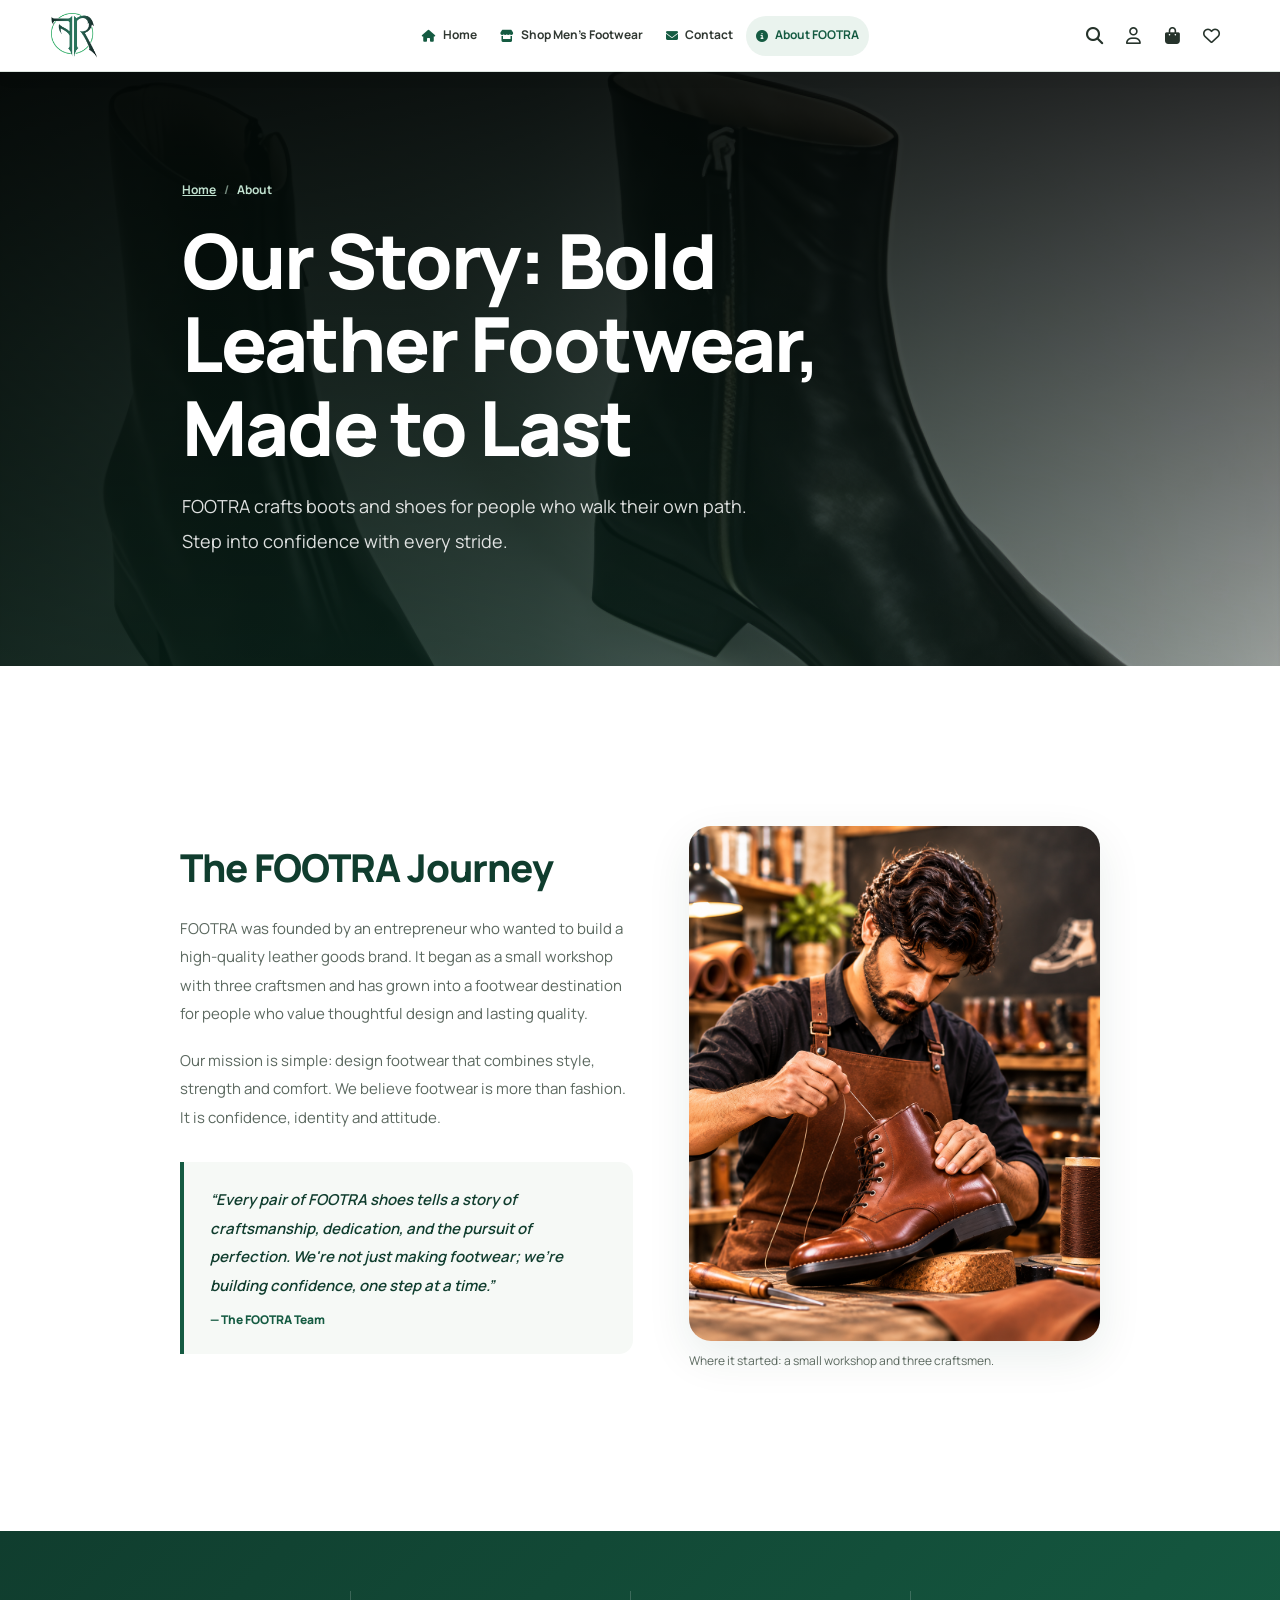
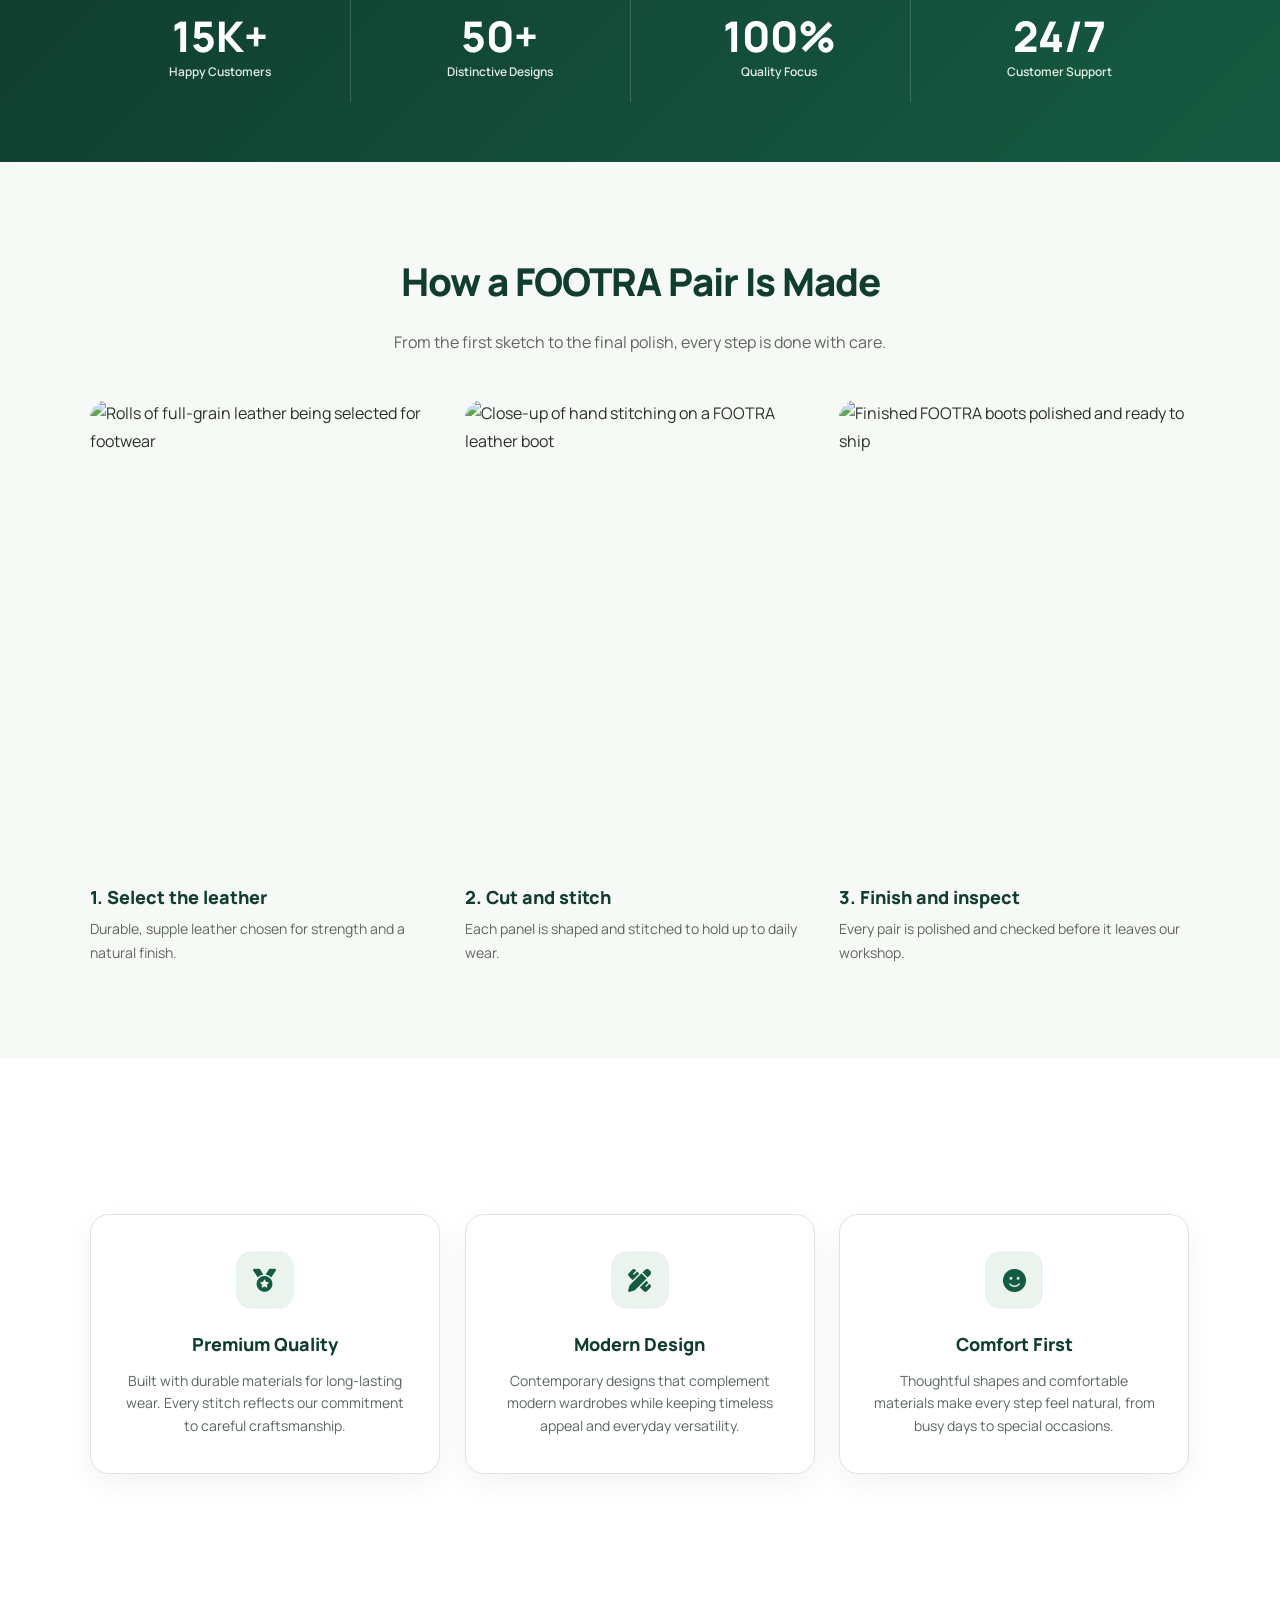
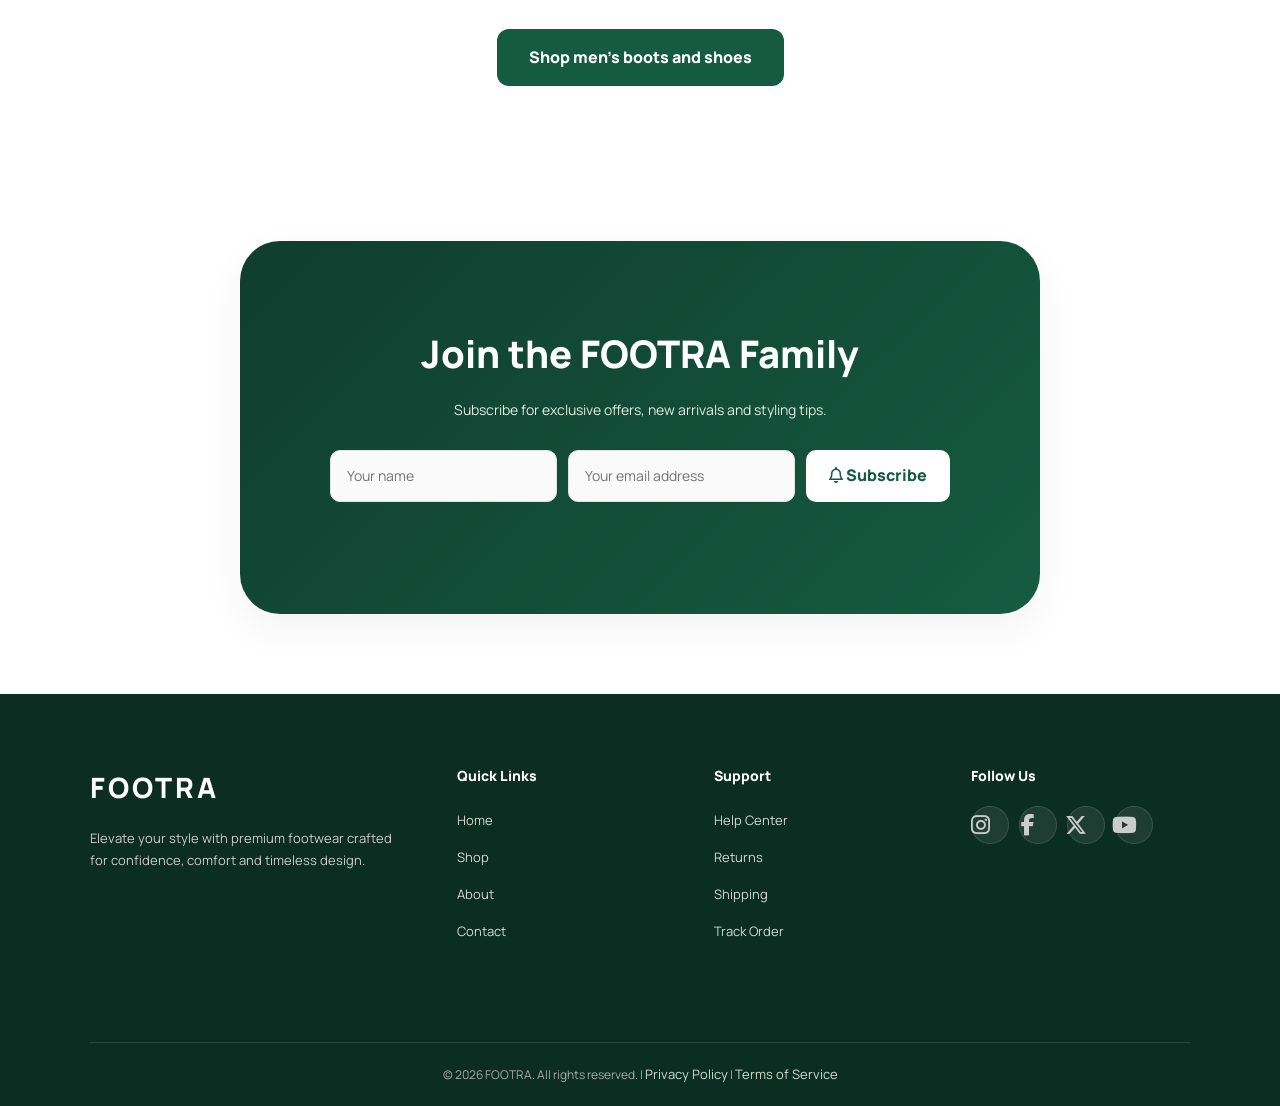
==== commit 3f244699: "Update about.html" ====
--- a/about.html
+++ b/about.html
@@ -273,7 +273,7 @@
         </blockquote>
       </div>
       <figure>
-        <img src="images/footra-workshop.jpg" alt="FOOTRA craftsman stitching a leather boot by hand in the workshop" width="800" height="1000" loading="lazy" decoding="async">
+        <img src="making boots.png" alt="FOOTRA craftsman stitching a leather boot by hand in the workshop" width="800" height="1000" loading="lazy" decoding="async">
         <figcaption>Where it started: a small workshop and three craftsmen.</figcaption>
       </figure>
     </div>
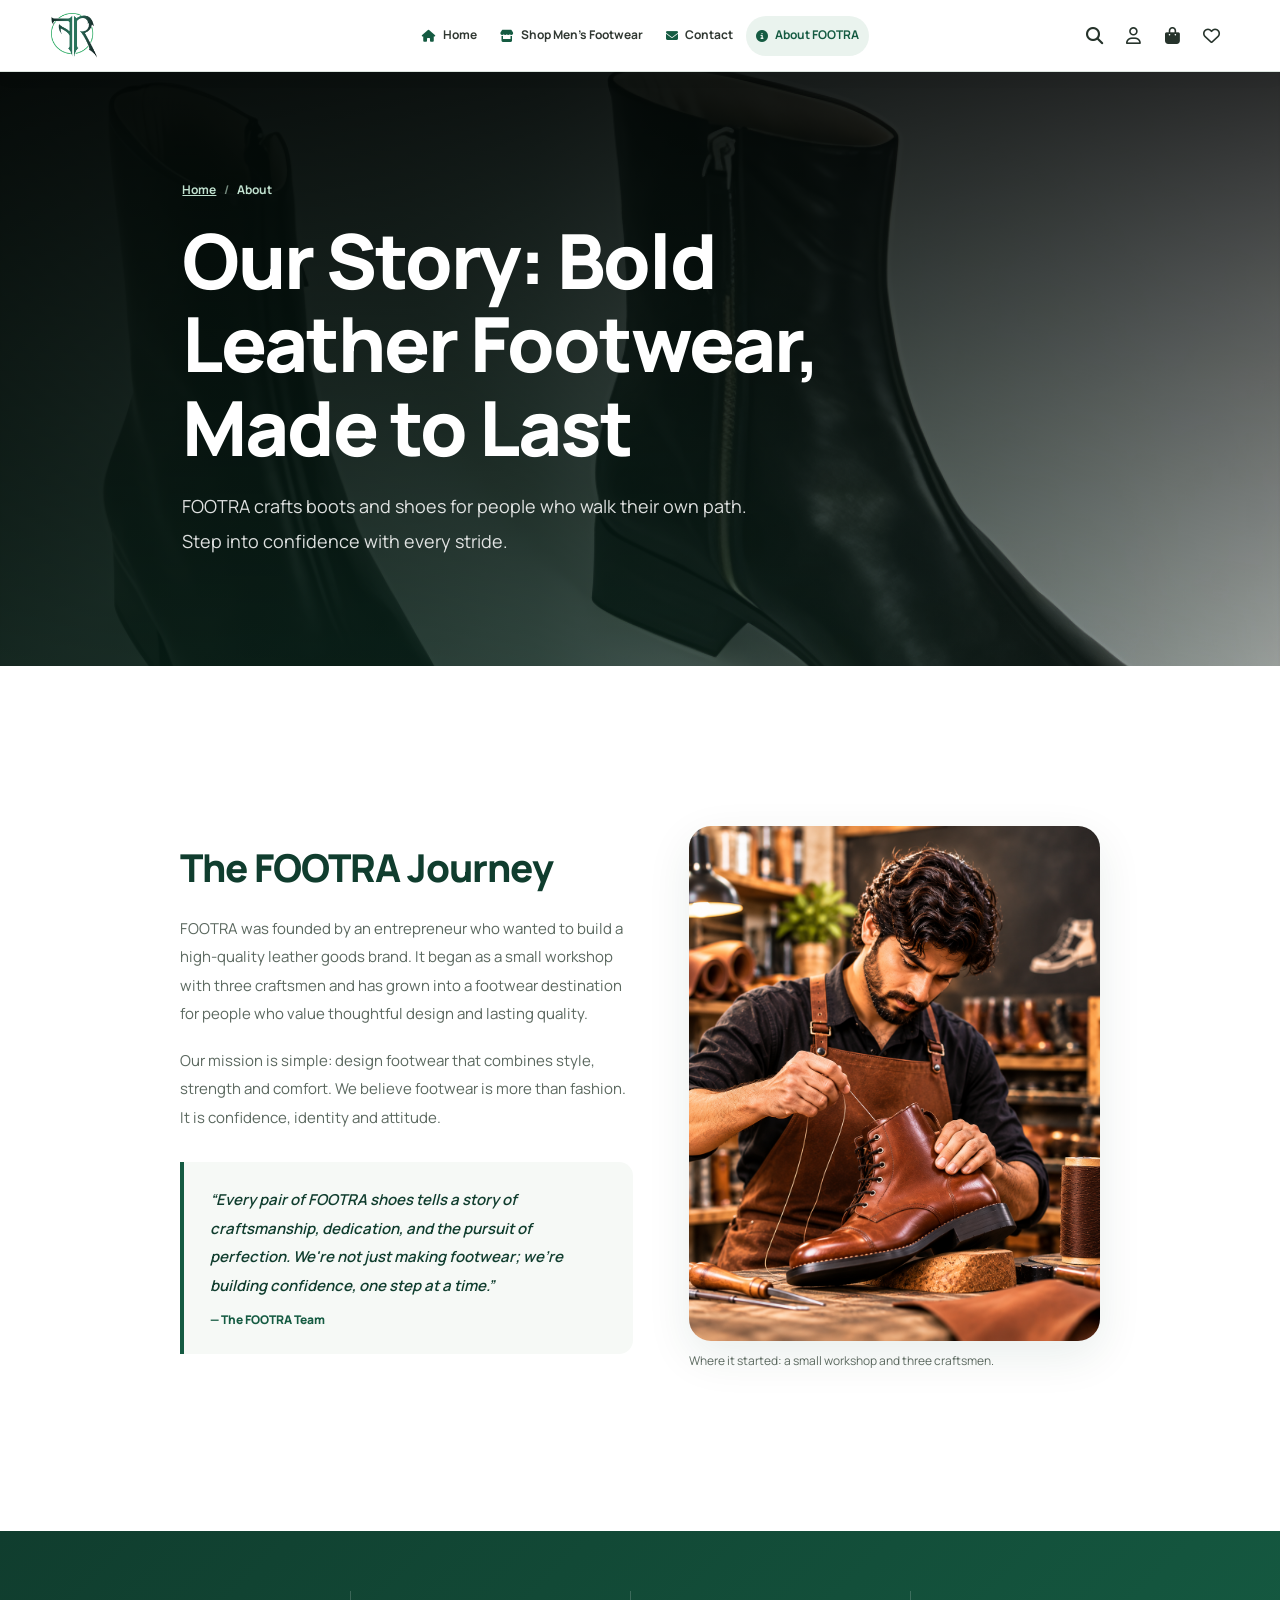
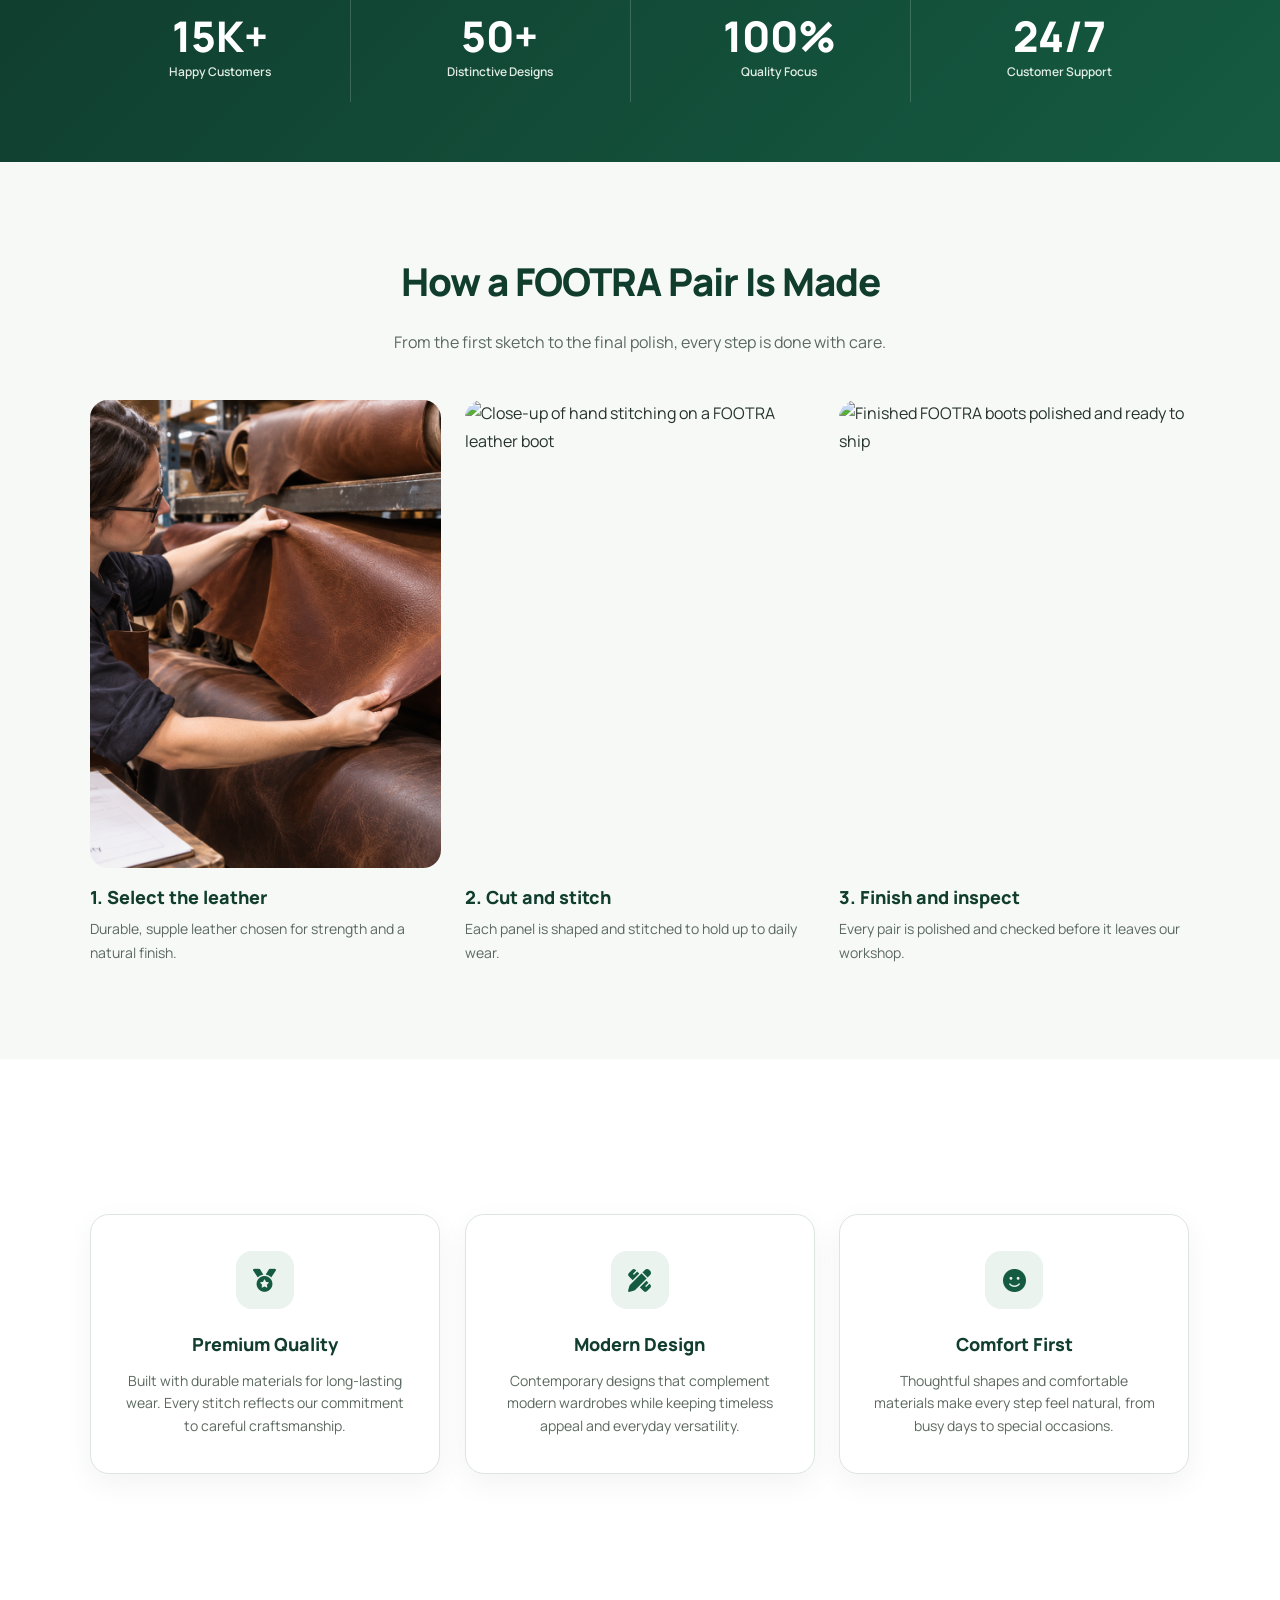
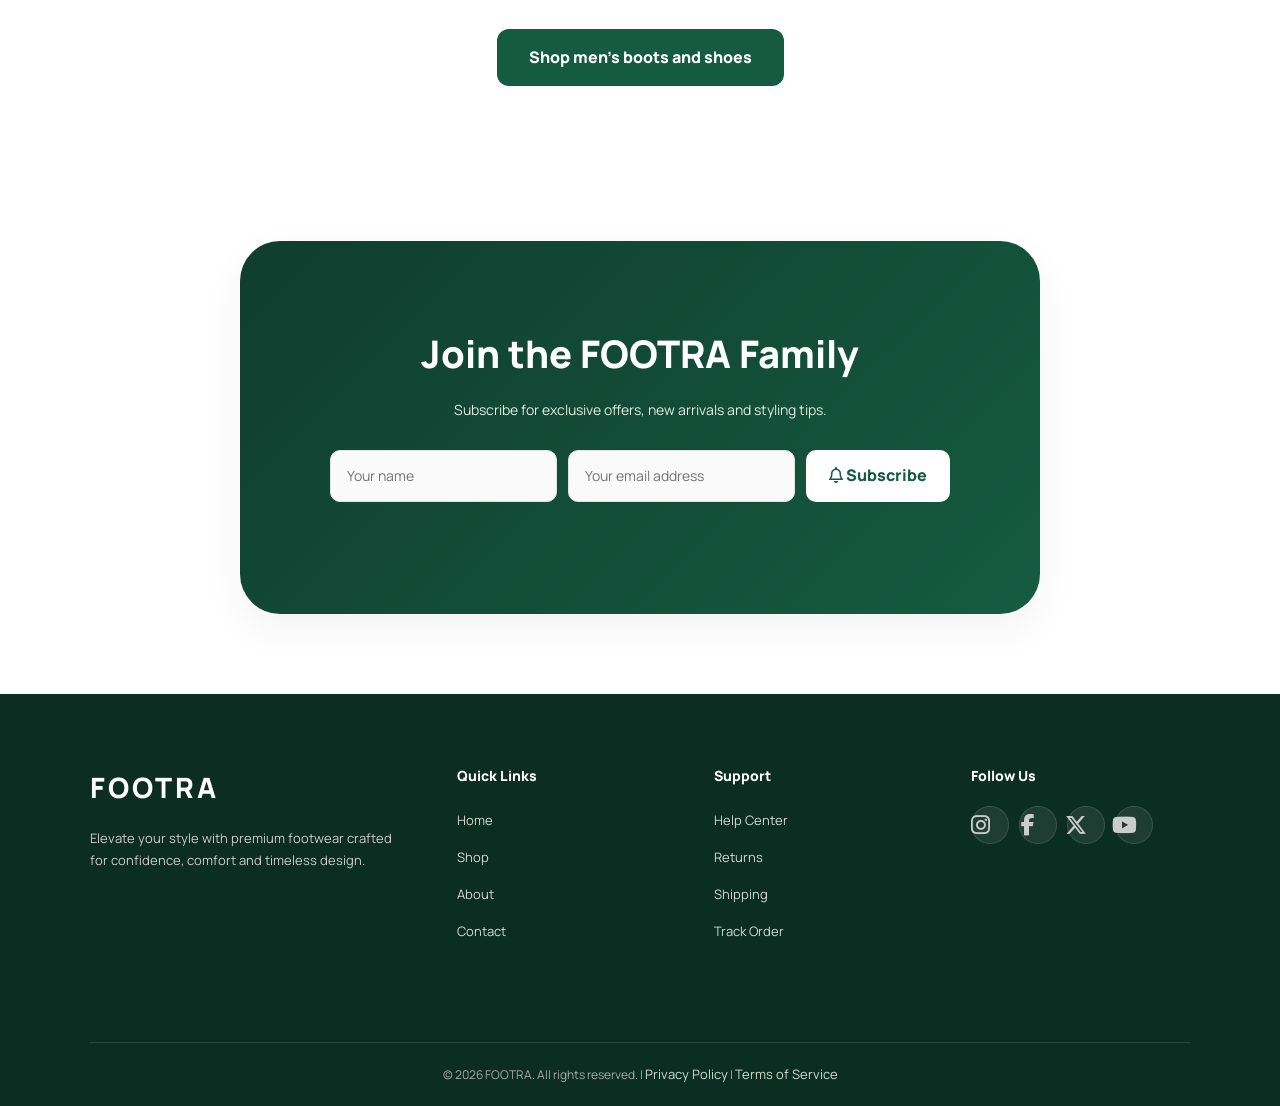
==== commit f06aee49: "Update about.html" ====
--- a/about.html
+++ b/about.html
@@ -295,7 +295,7 @@
     </div>
     <div class="gallery">
       <figure>
-        <img src="images/footra-leather-selection.jpg" alt="Rolls of full-grain leather being selected for footwear" width="600" height="800" loading="lazy" decoding="async">
+        <img src="imagesfootra-leather-selection.png" alt="Rolls of full-grain leather being selected for footwear" width="600" height="800" loading="lazy" decoding="async">
         <figcaption><h3>1. Select the leather</h3><p>Durable, supple leather chosen for strength and a natural finish.</p></figcaption>
       </figure>
       <figure>
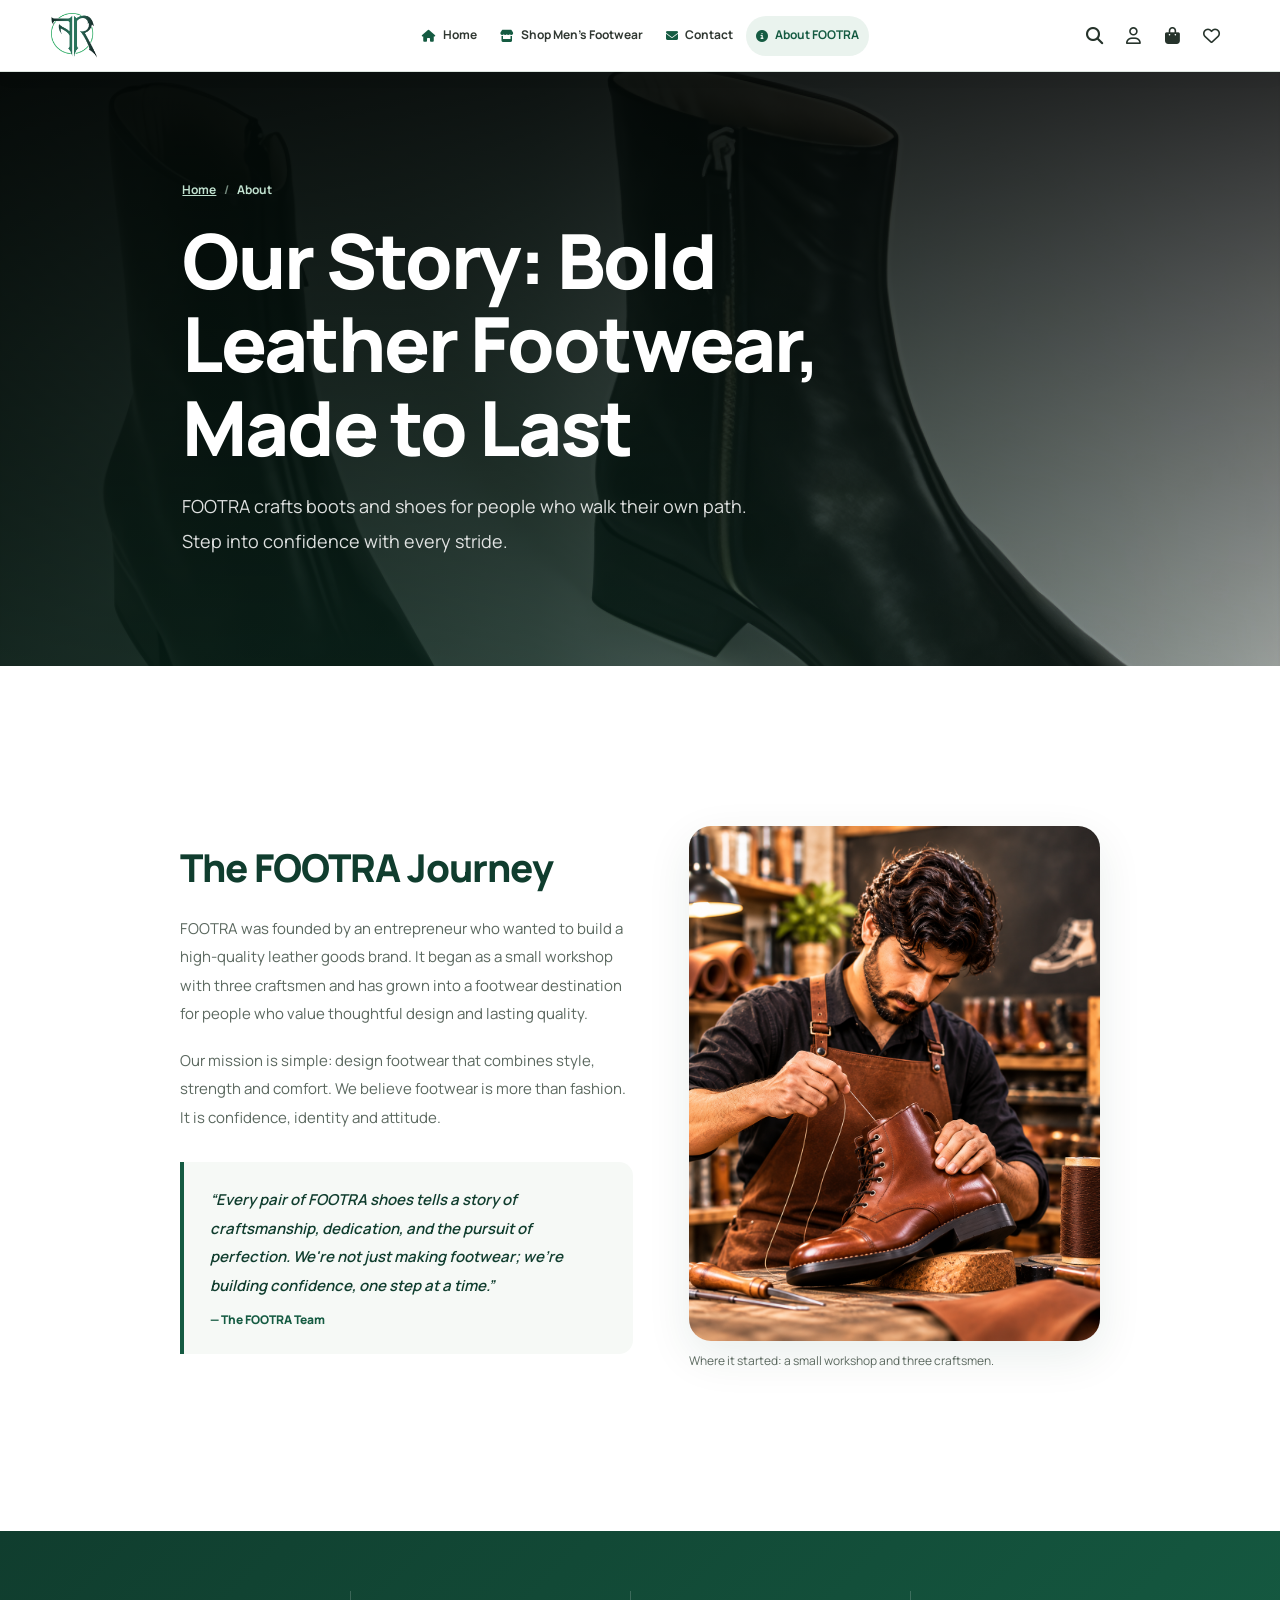
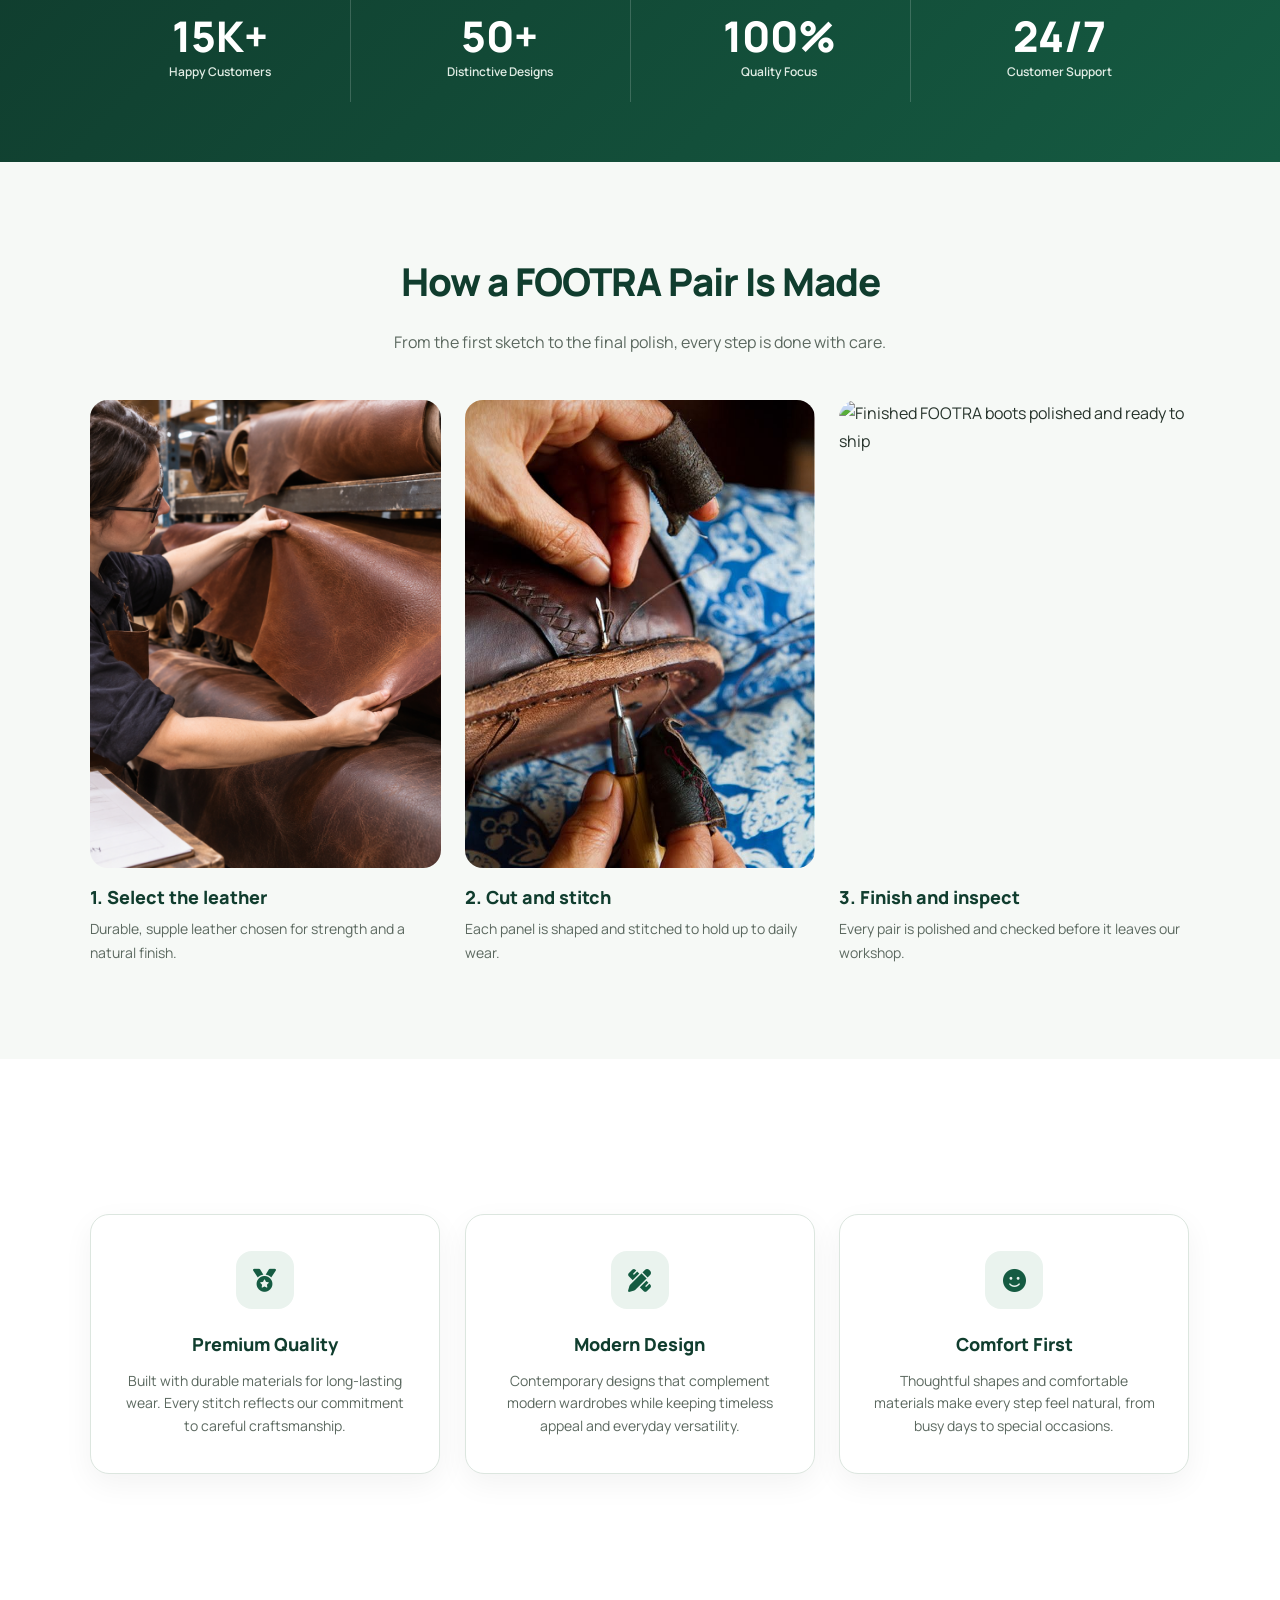
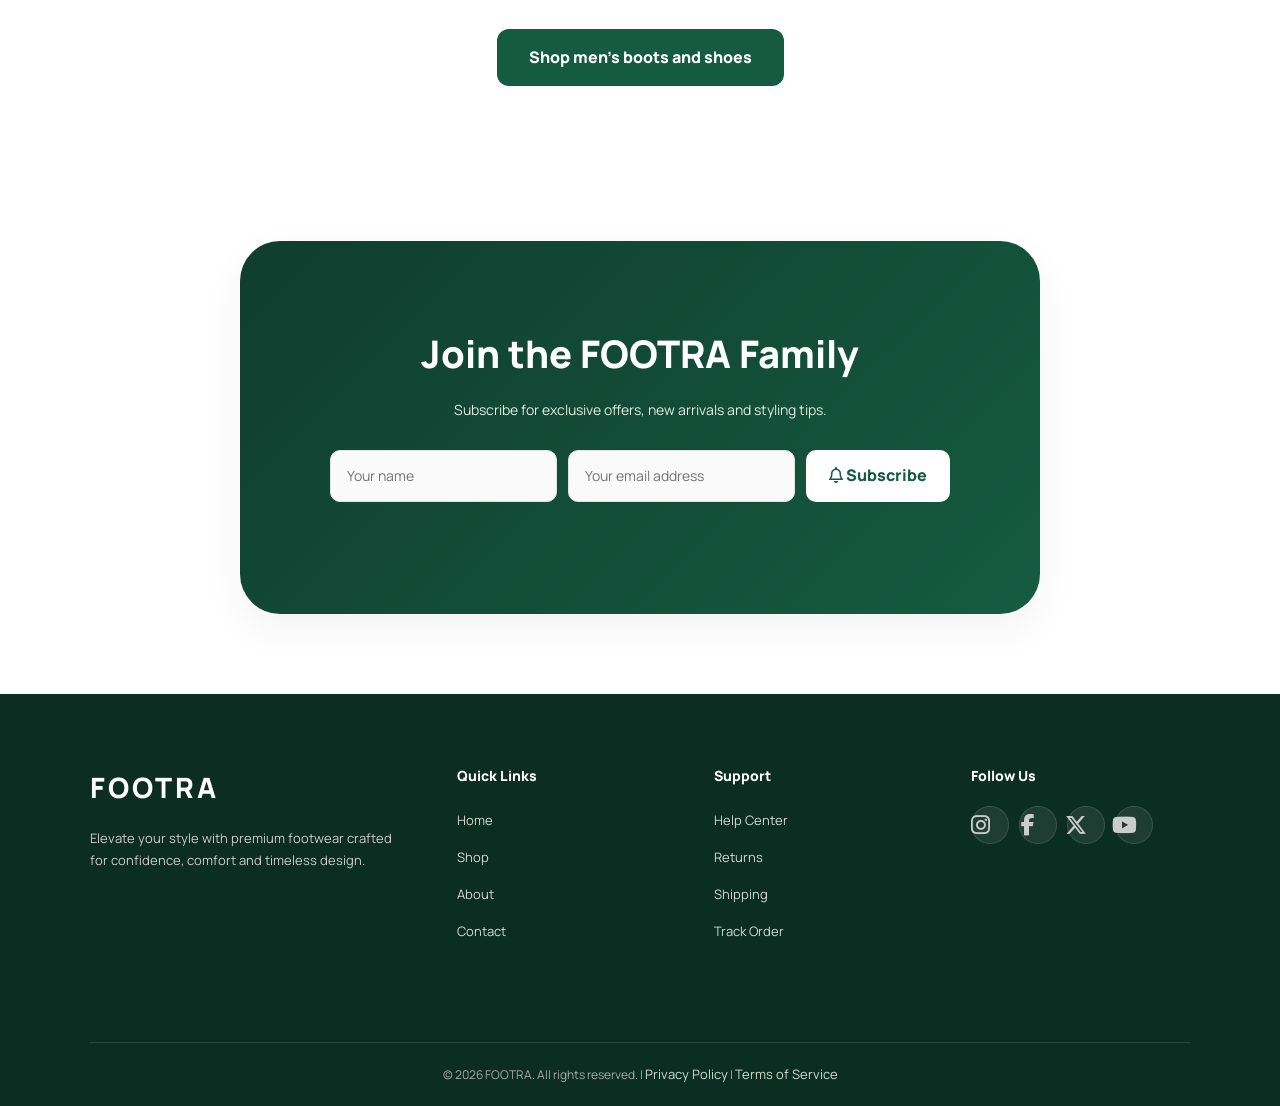
==== commit ee64cf30: "Update about.html" ====
--- a/about.html
+++ b/about.html
@@ -299,7 +299,7 @@
         <figcaption><h3>1. Select the leather</h3><p>Durable, supple leather chosen for strength and a natural finish.</p></figcaption>
       </figure>
       <figure>
-        <img src="images/footra-stitching-detail.jpg" alt="Close-up of hand stitching on a FOOTRA leather boot" width="600" height="800" loading="lazy" decoding="async">
+        <img src="Upcoming Shoe and Bootmaking eBook - Sneak Peek.jpg" alt="Close-up of hand stitching on a FOOTRA leather boot" width="600" height="800" loading="lazy" decoding="async">
         <figcaption><h3>2. Cut and stitch</h3><p>Each panel is shaped and stitched to hold up to daily wear.</p></figcaption>
       </figure>
       <figure>
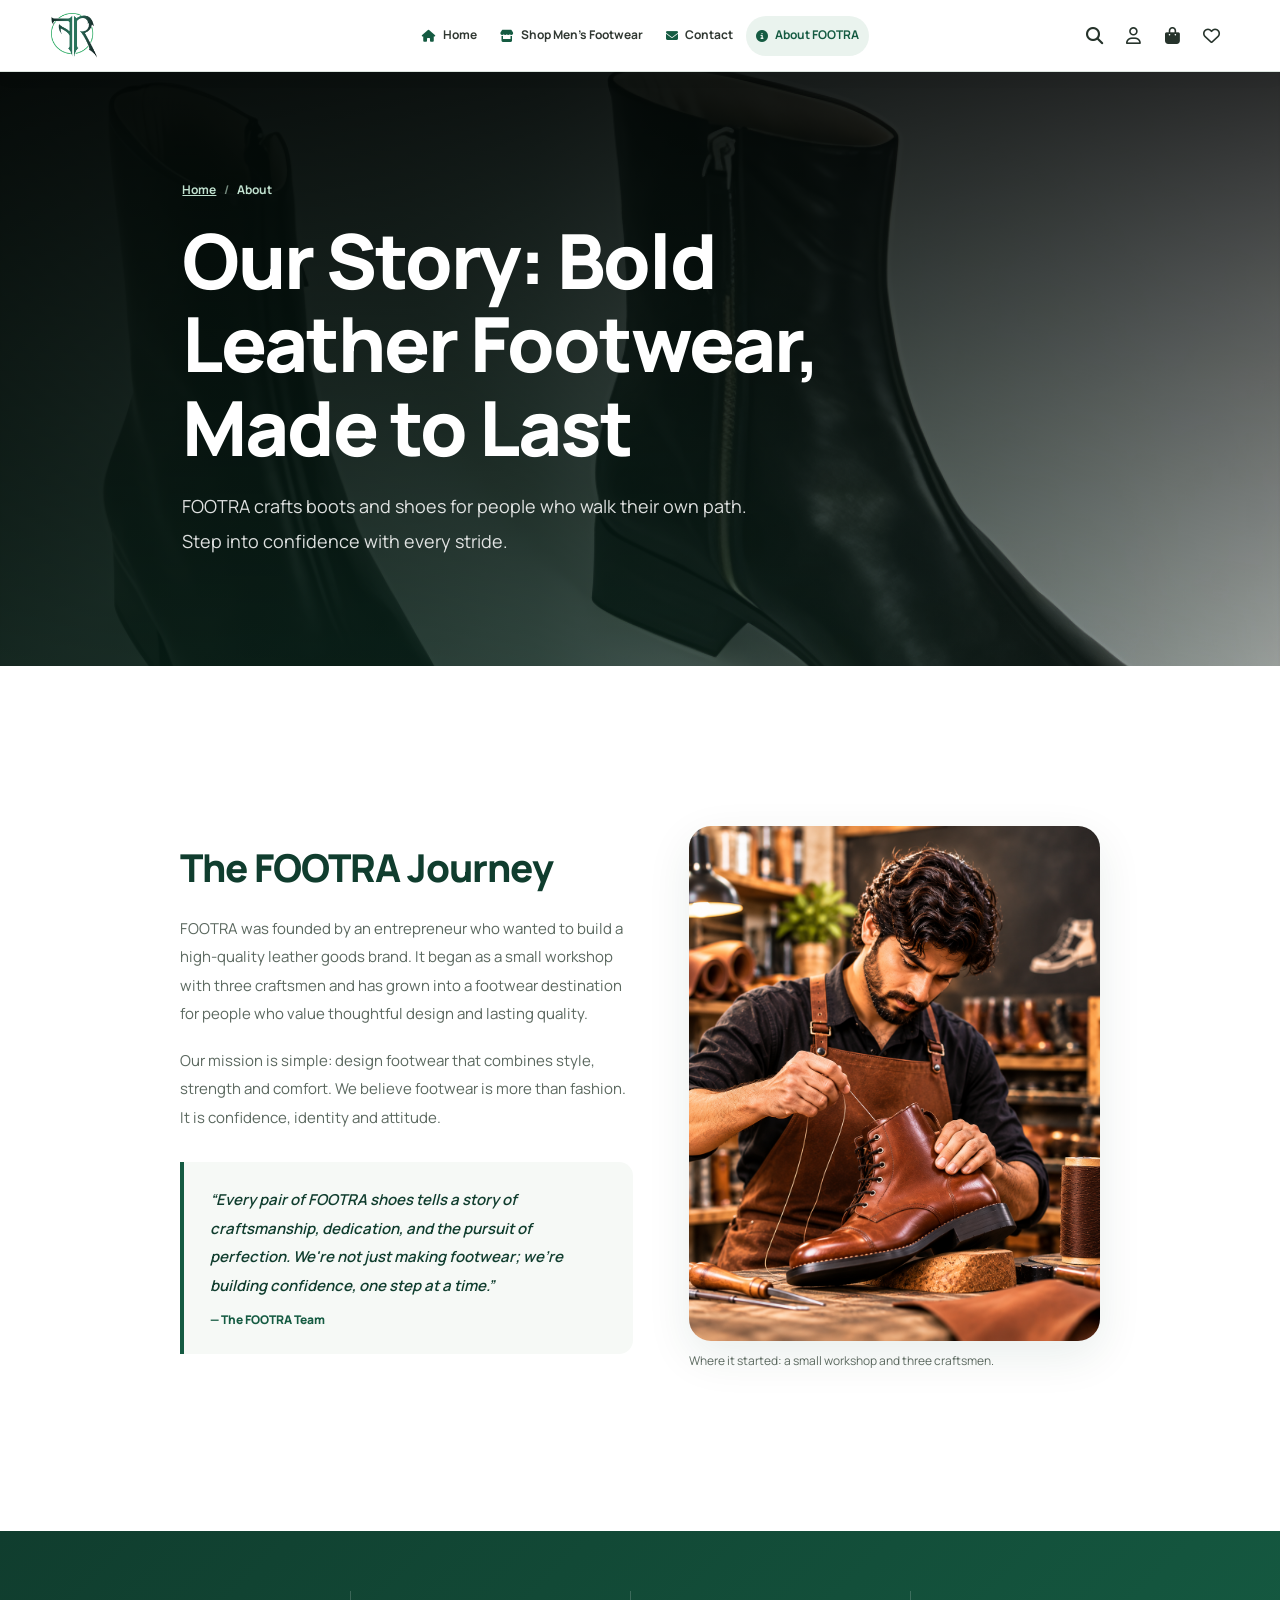
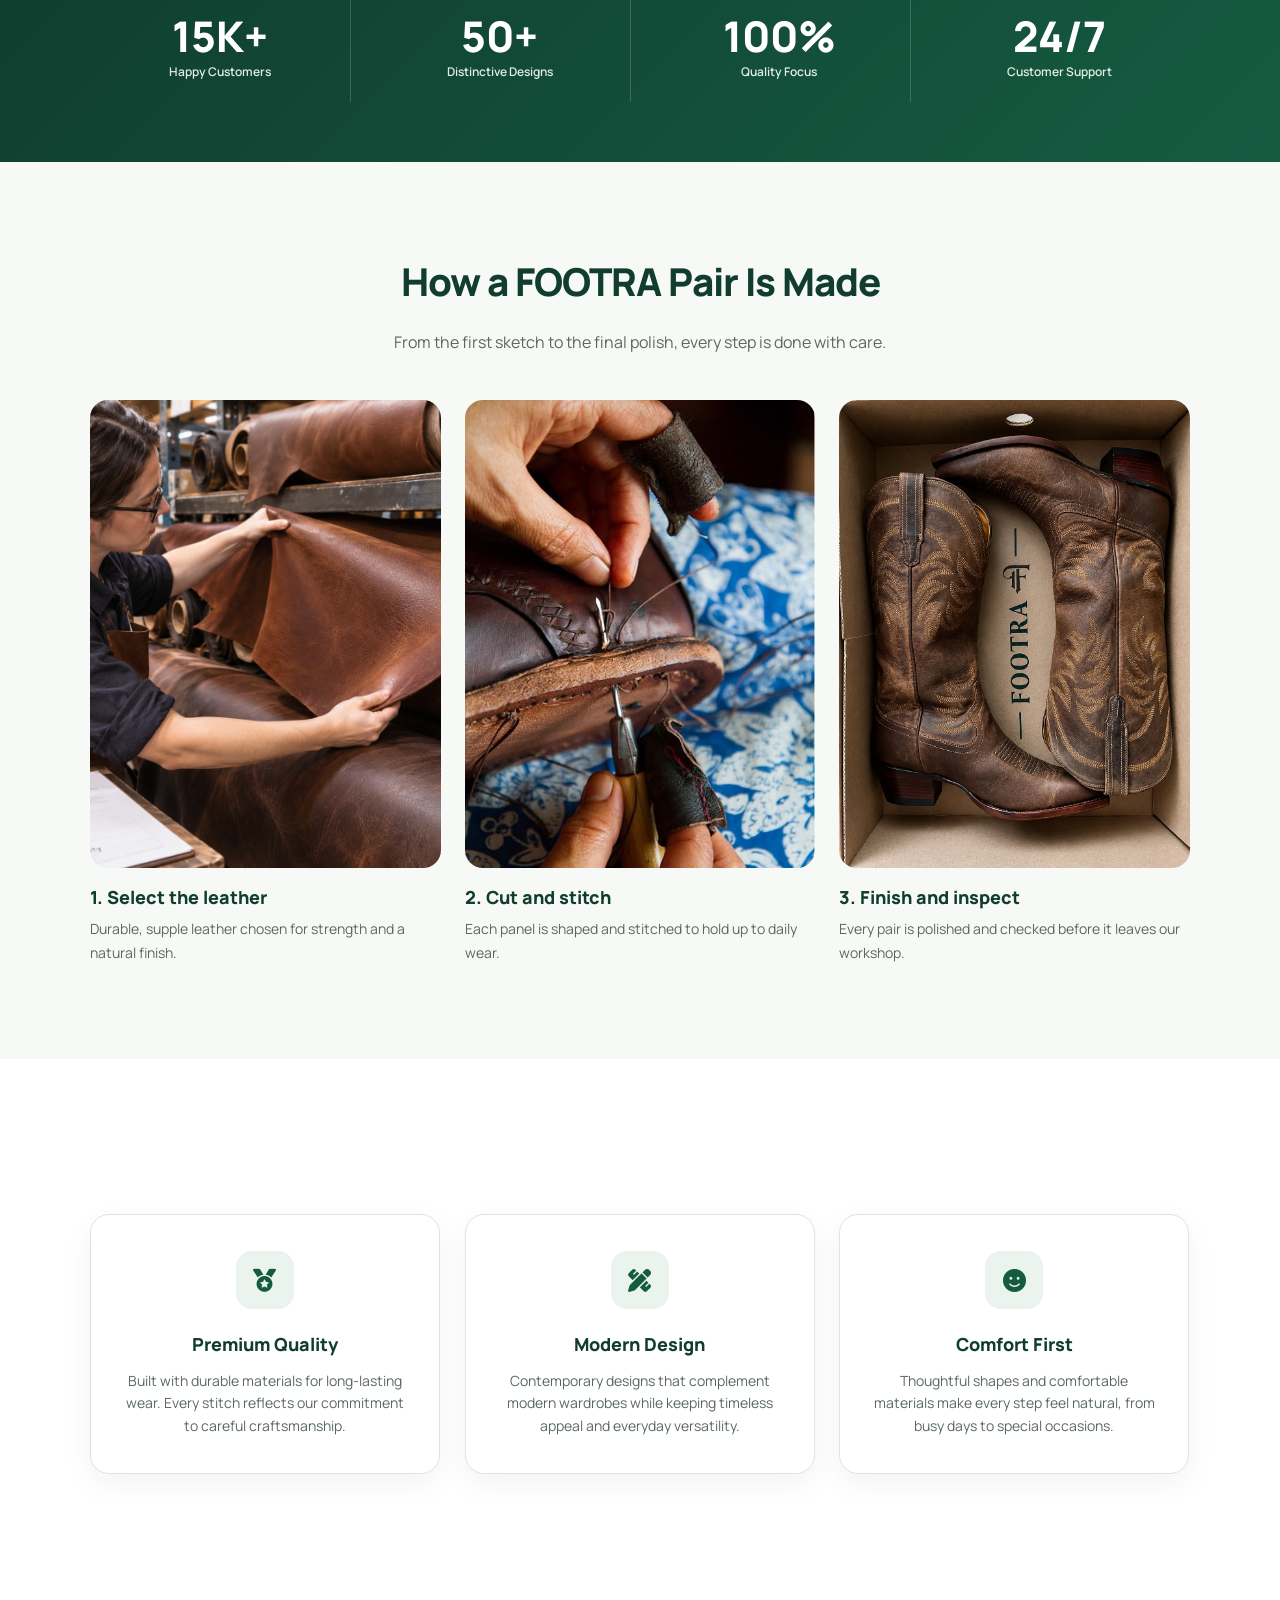
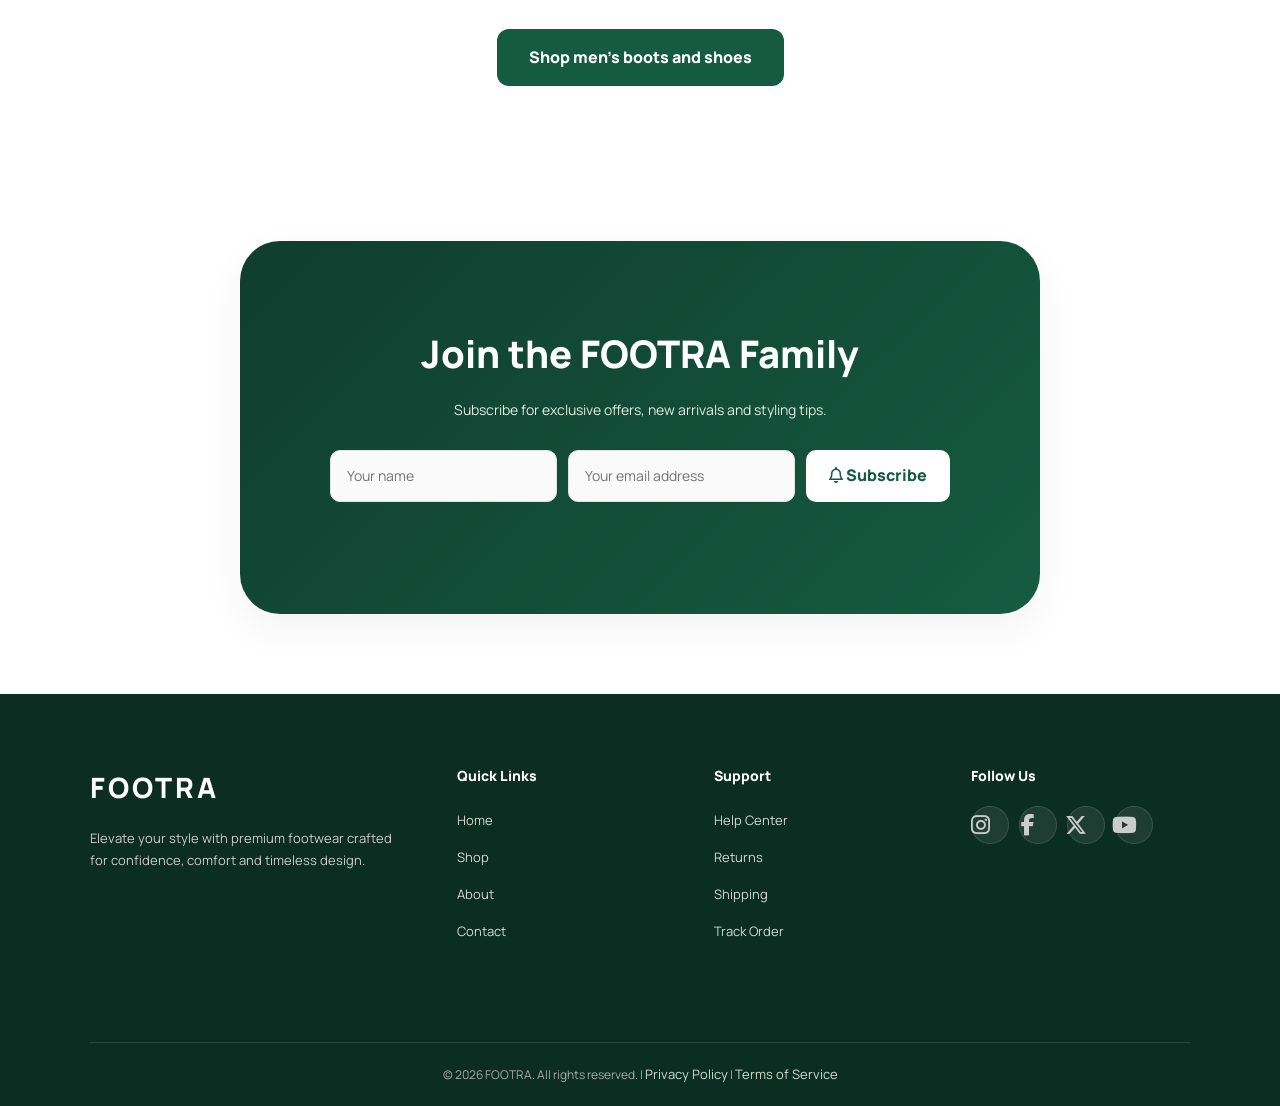
==== commit 0ef511ed: "Update about.html" ====
--- a/about.html
+++ b/about.html
@@ -303,7 +303,7 @@
         <figcaption><h3>2. Cut and stitch</h3><p>Each panel is shaped and stitched to hold up to daily wear.</p></figcaption>
       </figure>
       <figure>
-        <img src="images/footra-finished-boots.jpg" alt="Finished FOOTRA boots polished and ready to ship" width="600" height="800" loading="lazy" decoding="async">
+        <img src="FOOTRA Cowboy Boots in Kraft Box.png" alt="Finished FOOTRA boots polished and ready to ship" width="600" height="800" loading="lazy" decoding="async">
         <figcaption><h3>3. Finish and inspect</h3><p>Every pair is polished and checked before it leaves our workshop.</p></figcaption>
       </figure>
     </div>
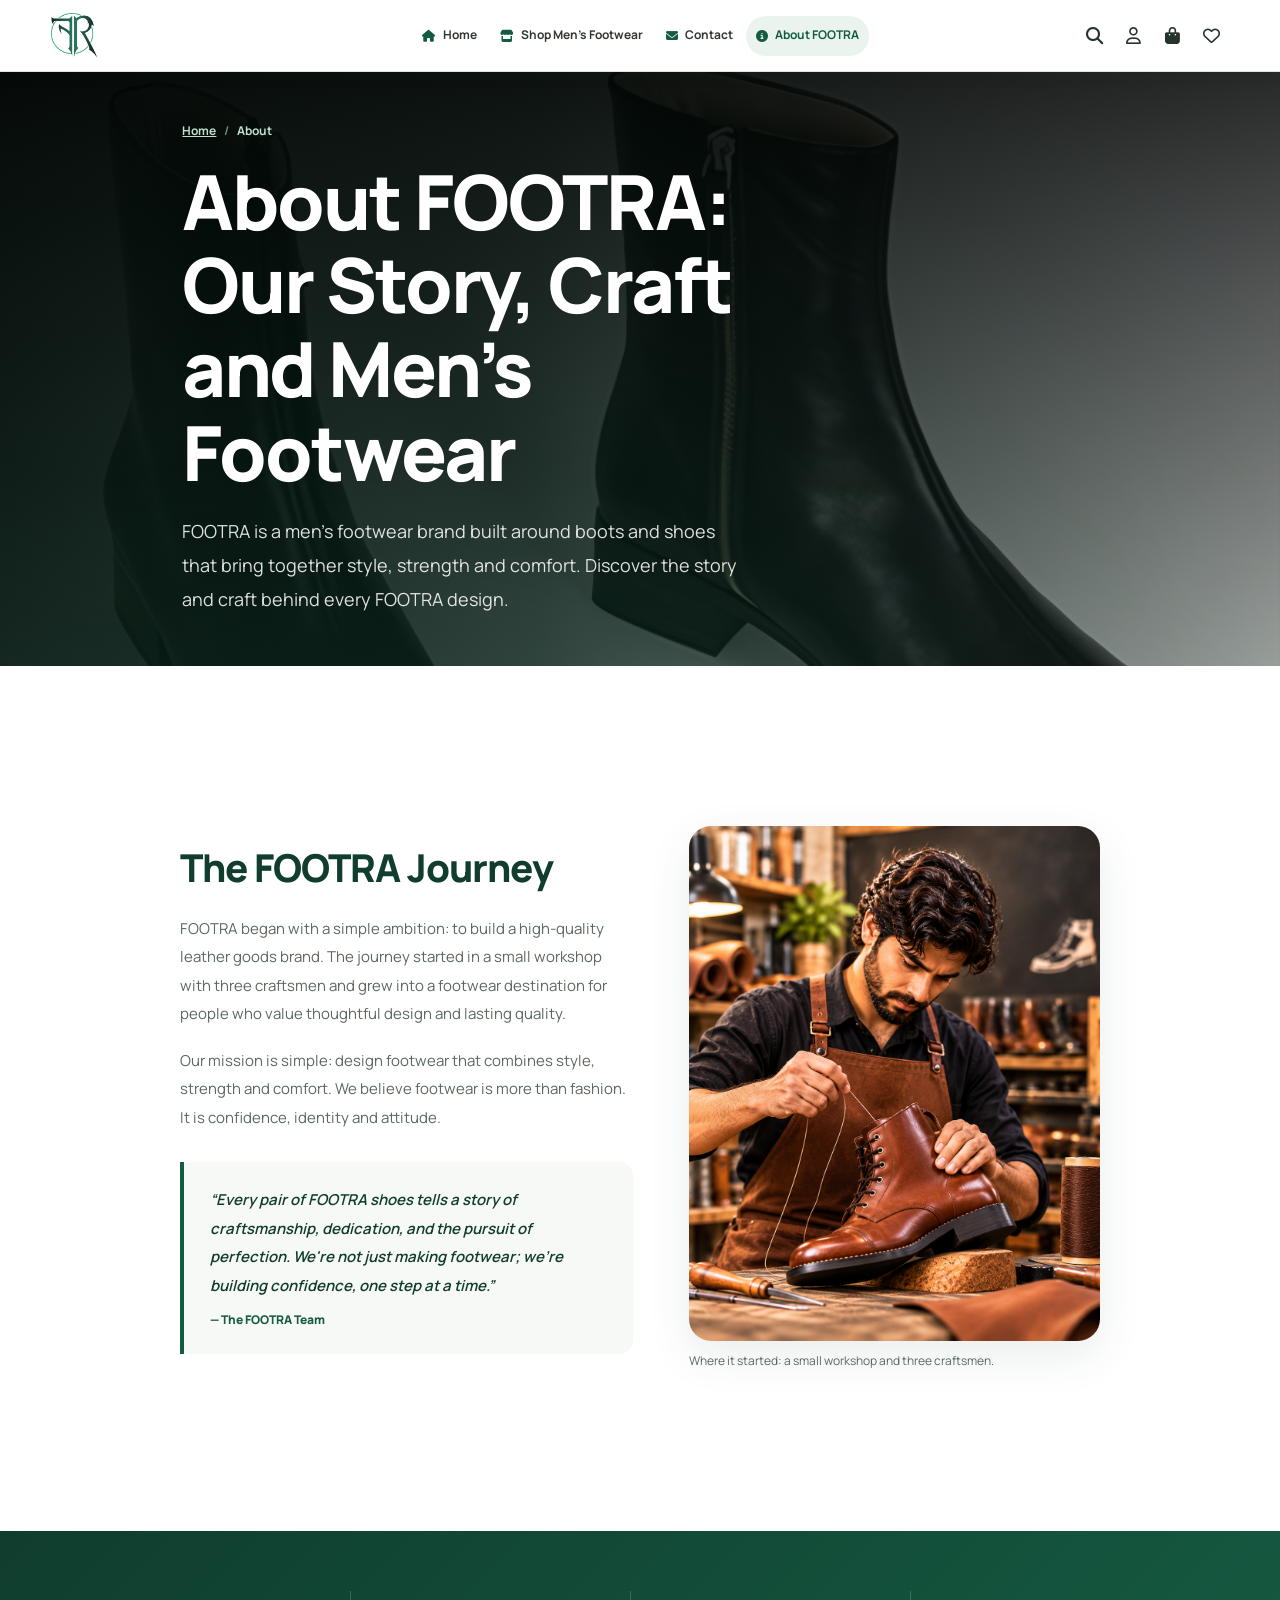
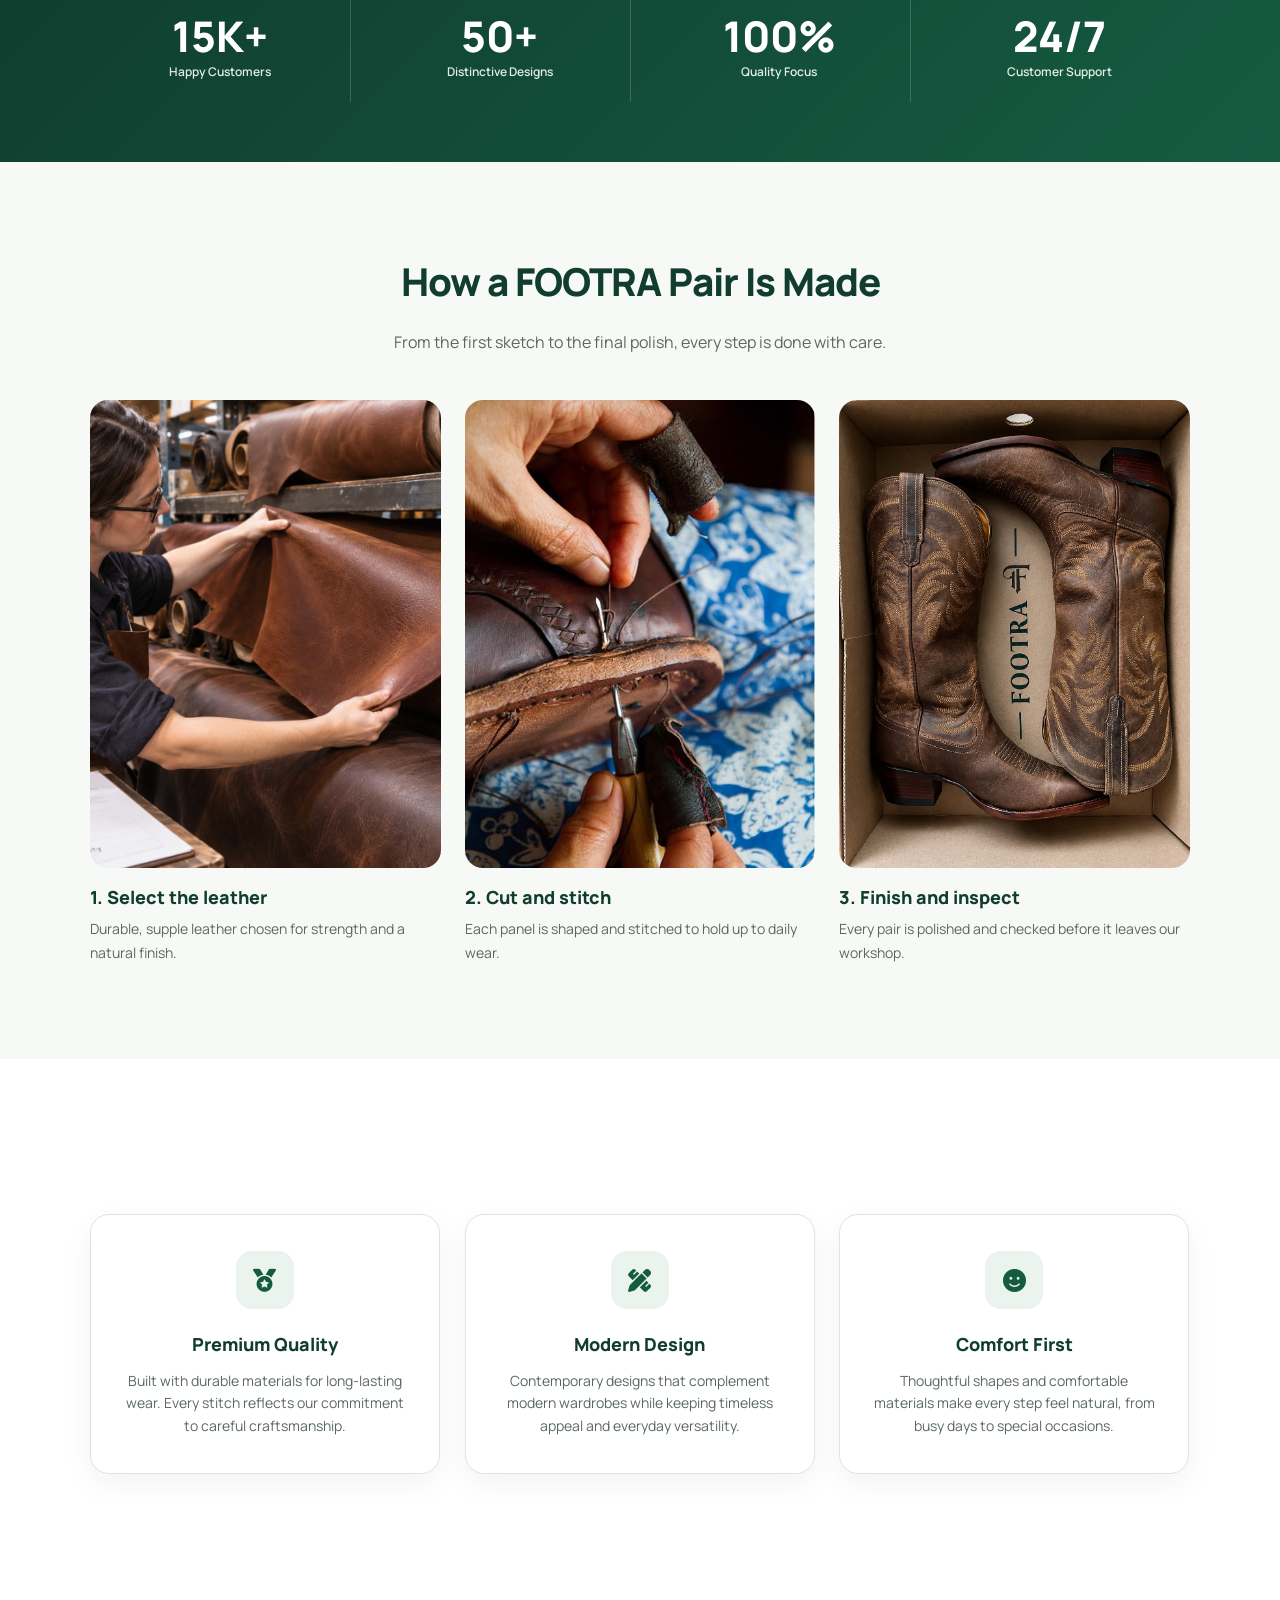
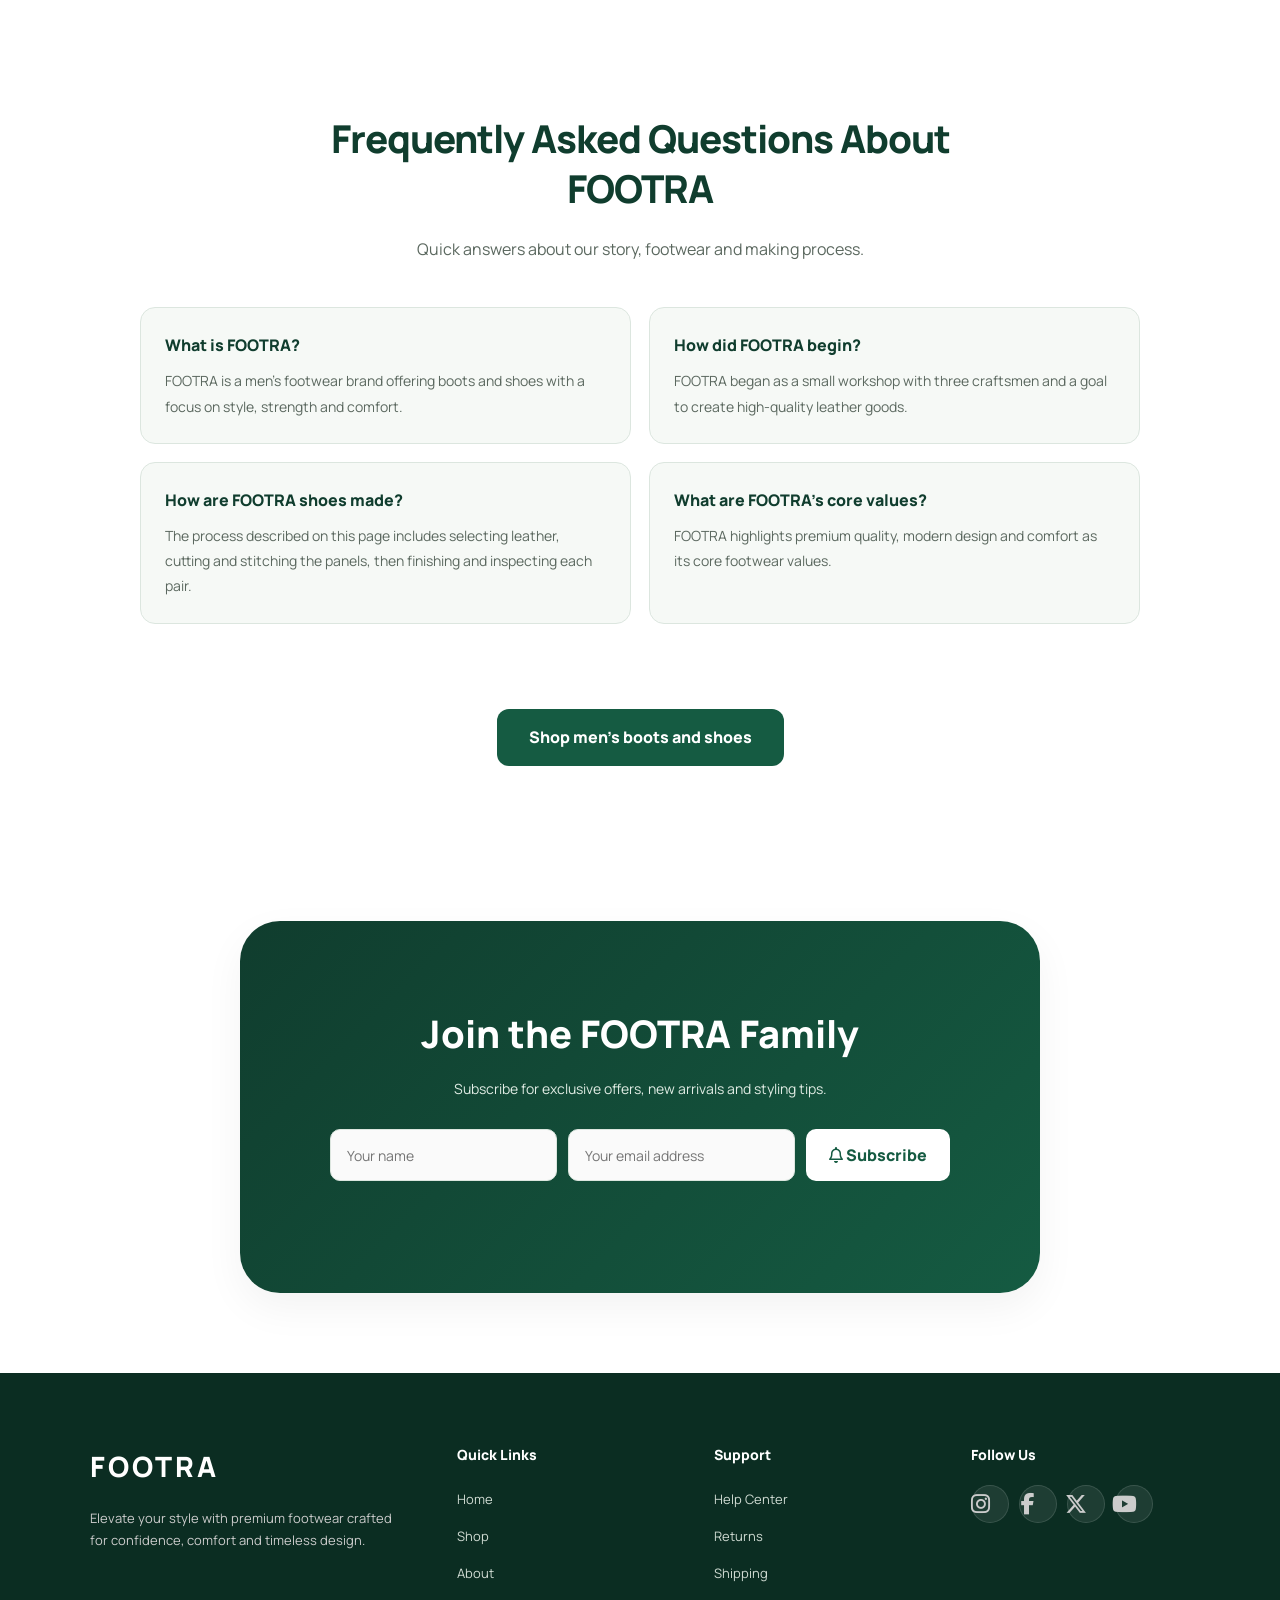
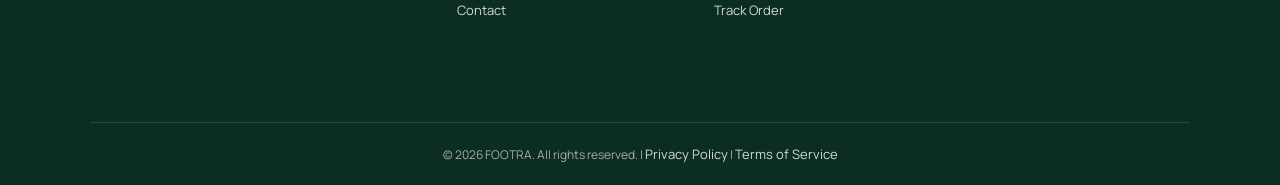
==== commit 97f7550e: "Update about.html" ====
--- a/about.html
+++ b/about.html
@@ -1,24 +1,27 @@
 <!DOCTYPE html>
-<html lang="en">
+<html lang="en-IN">
 <head>
 <meta charset="utf-8">
 <meta name="viewport" content="width=device-width, initial-scale=1">
-<title>About FOOTRA | Handcrafted Premium Leather Footwear for Men</title>
-<meta name="description" content="FOOTRA started as a three-person workshop and now makes durable, comfortable leather boots and shoes for men. Meet the team and the craft behind every pair.">
+<title>About FOOTRA | Men’s Leather Boots, Loafers & Footwear in India</title>
+<meta name="description" content="Discover the FOOTRA story, our footwear-making process and the values behind our men’s leather boots and shoes. Learn about our focus on quality, comfort and timeless design in India.">
+<meta name="keywords" content="About FOOTRA, men’s leather footwear India, leather boots, men’s shoes, footwear craftsmanship, FOOTRA story">
+<meta name="author" content="FOOTRA">
 <meta name="robots" content="index, follow, max-image-preview:large">
 <meta name="theme-color" content="#155b42">
-<link rel="canonical" href="https://www.footra.com/about.html">
+<link rel="canonical" href="https://muhsin-ics.github.io/footra/about.html">
 <link rel="icon" href="LOGO.png">
 
 <meta property="og:type" content="website">
 <meta property="og:site_name" content="FOOTRA">
-<meta property="og:title" content="About FOOTRA | Handcrafted Premium Leather Footwear">
-<meta property="og:description" content="Bold leather footwear built for comfort, strength and style. Discover the FOOTRA story.">
-<meta property="og:url" content="https://www.footra.com/about.html">
-<meta property="og:image" content="https://www.footra.com/about.jpg">
+<meta property="og:title" content="About FOOTRA | Men’s Leather Boots & Shoes">
+<meta property="og:description" content="Discover the FOOTRA story, our footwear-making process and our focus on quality, comfort and timeless men’s footwear.">
+<meta property="og:url" content="https://muhsin-ics.github.io/footra/about.html">
+<meta property="og:image" content="https://muhsin-ics.github.io/footra/about.jpg">
 <meta name="twitter:card" content="summary_large_image">
-<meta name="twitter:title" content="About FOOTRA | Handcrafted Premium Leather Footwear">
-<meta name="twitter:image" content="https://www.footra.com/about.jpg">
+<meta name="twitter:title" content="About FOOTRA | Men’s Leather Boots & Shoes">
+<meta name="twitter:description" content="Meet FOOTRA and discover the story, values and craftsmanship behind our men’s footwear.">
+<meta name="twitter:image" content="https://muhsin-ics.github.io/footra/about.jpg">
 
 <link rel="preload" as="image" href="about.jpg" fetchpriority="high">
 <link rel="preconnect" href="https://fonts.googleapis.com">
@@ -28,12 +31,55 @@
 <link rel="stylesheet" href="mystyle.css">
 
 <script type="application/ld+json">
-{"@context":"https://schema.org","@graph":[
-{"@type":"Organization","@id":"https://www.footra.com/#org","name":"FOOTRA","url":"https://www.footra.com/","logo":"https://www.footra.com/LOGO.png","description":"Premium leather footwear for men, designed for confidence, comfort and timeless style.","sameAs":[]},
-{"@type":"AboutPage","name":"About FOOTRA","url":"https://www.footra.com/about.html","isPartOf":{"@id":"https://www.footra.com/#org"},"primaryImageOfPage":"https://www.footra.com/about.jpg"},
-{"@type":"BreadcrumbList","itemListElement":[
-{"@type":"ListItem","position":1,"name":"Home","item":"https://www.footra.com/"},
-{"@type":"ListItem","position":2,"name":"About","item":"https://www.footra.com/about.html"}]}]}
+{
+  "@context": "https://schema.org",
+  "@graph": [
+    {
+      "@type": "Organization",
+      "@id": "https://muhsin-ics.github.io/footra/#organization",
+      "name": "FOOTRA",
+      "url": "https://muhsin-ics.github.io/footra/",
+      "logo": "https://muhsin-ics.github.io/footra/LOGO.png",
+      "description": "FOOTRA is a men's footwear brand focused on leather boots and shoes, with an emphasis on quality, comfort and timeless design."
+    },
+    {
+      "@type": "WebSite",
+      "@id": "https://muhsin-ics.github.io/footra/#website",
+      "url": "https://muhsin-ics.github.io/footra/",
+      "name": "FOOTRA",
+      "publisher": {"@id": "https://muhsin-ics.github.io/footra/#organization"}
+    },
+    {
+      "@type": "AboutPage",
+      "@id": "https://muhsin-ics.github.io/footra/about.html#webpage",
+      "url": "https://muhsin-ics.github.io/footra/about.html",
+      "name": "About FOOTRA",
+      "description": "The story, values and footwear-making process behind FOOTRA.",
+      "isPartOf": {"@id": "https://muhsin-ics.github.io/footra/#website"},
+      "about": {"@id": "https://muhsin-ics.github.io/footra/#organization"},
+      "primaryImageOfPage": {"@type": "ImageObject", "url": "https://muhsin-ics.github.io/footra/about.jpg"},
+      "breadcrumb": {"@id": "https://muhsin-ics.github.io/footra/about.html#breadcrumb"}
+    },
+    {
+      "@type": "BreadcrumbList",
+      "@id": "https://muhsin-ics.github.io/footra/about.html#breadcrumb",
+      "itemListElement": [
+        {"@type": "ListItem", "position": 1, "name": "Home", "item": "https://muhsin-ics.github.io/footra/"},
+        {"@type": "ListItem", "position": 2, "name": "About FOOTRA", "item": "https://muhsin-ics.github.io/footra/about.html"}
+      ]
+    },
+    {
+      "@type": "FAQPage",
+      "@id": "https://muhsin-ics.github.io/footra/about.html#faq",
+      "mainEntity": [
+        {"@type": "Question", "name": "What is FOOTRA?", "acceptedAnswer": {"@type": "Answer", "text": "FOOTRA is a men's footwear brand offering boots and shoes with a focus on style, strength and comfort."}},
+        {"@type": "Question", "name": "How did FOOTRA begin?", "acceptedAnswer": {"@type": "Answer", "text": "According to the FOOTRA story, the brand began as a small workshop with three craftsmen and grew from a goal to create high-quality leather goods."}},
+        {"@type": "Question", "name": "What is the FOOTRA footwear-making process?", "acceptedAnswer": {"@type": "Answer", "text": "The process described by FOOTRA includes selecting leather, cutting and stitching the shoe panels, then finishing and inspecting each pair."}},
+        {"@type": "Question", "name": "What does FOOTRA focus on when designing footwear?", "acceptedAnswer": {"@type": "Answer", "text": "FOOTRA highlights premium quality, modern design and comfort as its core footwear values."}}
+      ]
+    }
+  ]
+}
 </script>
 
 <style>
@@ -183,14 +229,22 @@
 .nav-center{display:none}.menu-toggle{display:inline-flex}
 #logo{height:42px;max-width:62px}
 .hero{height:58vh;min-height:360px}.hero-text{padding:42px 7%}
-.about-section,.craft,.features{padding:62px 5%}
+.about-section,.craft,.features,.faq-section{padding:62px 5%}
 .stats-section{grid-template-columns:repeat(2,1fr);gap:8px;padding:36px 5%}
 .stat-item{border-right:0;border-bottom:1px solid #ffffff2e}
+.faq-list{grid-template-columns:1fr}
 .newsletter-form{flex-direction:column}
 .newsletter-form button{width:100%}
 .footer-container{grid-template-columns:repeat(2,1fr)}
 }
 @media(prefers-reduced-motion:reduce){*,*::before,*::after{scroll-behavior:auto!important;animation:none!important;transition:none!important}}
+
+.faq-section{padding:85px 7%;background:#fff}
+.faq-list{display:grid;grid-template-columns:repeat(2,minmax(0,1fr));gap:18px;max-width:1000px;margin:auto}
+.faq-item{padding:24px;background:var(--light);border:1px solid var(--border);border-radius:15px}
+.faq-item h3{margin:0 0 9px;color:var(--dark);font-size:16px;font-weight:800}
+.faq-item p{margin:0;color:var(--muted);font-size:14px;line-height:1.8}
+
 </style>
 </head>
 <body>
@@ -256,8 +310,8 @@
         <li><a href="index.html">Home</a></li>
         <li aria-current="page">About</li>
       </ol>
-      <h1 id="heroTitle">Our Story: Bold Leather Footwear, Made to Last</h1>
-      <p>FOOTRA crafts boots and shoes for people who walk their own path. Step into confidence with every stride.</p>
+      <h1 id="heroTitle">About FOOTRA: Our Story, Craft and Men’s Footwear</h1>
+      <p>FOOTRA is a men’s footwear brand built around boots and shoes that bring together style, strength and comfort. Discover the story and craft behind every FOOTRA design.</p>
     </div>
   </section>
 
@@ -265,7 +319,7 @@
     <div class="story">
       <div>
         <h2 id="journeyTitle">The FOOTRA Journey</h2>
-        <p>FOOTRA was founded by an entrepreneur who wanted to build a high-quality leather goods brand. It began as a small workshop with three craftsmen and has grown into a footwear destination for people who value thoughtful design and lasting quality.</p>
+        <p>FOOTRA began with a simple ambition: to build a high-quality leather goods brand. The journey started in a small workshop with three craftsmen and grew into a footwear destination for people who value thoughtful design and lasting quality.</p>
         <p>Our mission is simple: design footwear that combines style, strength and comfort. We believe footwear is more than fashion. It is confidence, identity and attitude.</p>
         <blockquote class="founder-note">
           <p>“Every pair of FOOTRA shoes tells a story of craftsmanship, dedication, and the pursuit of perfection. We're not just making footwear; we're building confidence, one step at a time.”</p>
@@ -326,6 +380,20 @@
       <h3>Comfort First</h3>
       <p>Thoughtful shapes and comfortable materials make every step feel natural, from busy days to special occasions.</p>
     </article>
+  </section>
+
+
+  <section class="faq-section" aria-labelledby="faqTitle">
+    <div class="section-head">
+      <h2 id="faqTitle">Frequently Asked Questions About FOOTRA</h2>
+      <p>Quick answers about our story, footwear and making process.</p>
+    </div>
+    <div class="faq-list">
+      <article class="faq-item"><h3>What is FOOTRA?</h3><p>FOOTRA is a men’s footwear brand offering boots and shoes with a focus on style, strength and comfort.</p></article>
+      <article class="faq-item"><h3>How did FOOTRA begin?</h3><p>FOOTRA began as a small workshop with three craftsmen and a goal to create high-quality leather goods.</p></article>
+      <article class="faq-item"><h3>How are FOOTRA shoes made?</h3><p>The process described on this page includes selecting leather, cutting and stitching the panels, then finishing and inspecting each pair.</p></article>
+      <article class="faq-item"><h3>What are FOOTRA’s core values?</h3><p>FOOTRA highlights premium quality, modern design and comfort as its core footwear values.</p></article>
+    </div>
   </section>
 
   <div class="cta-row"><a class="btn" href="index.html#shop">Shop men's boots and shoes</a></div>
